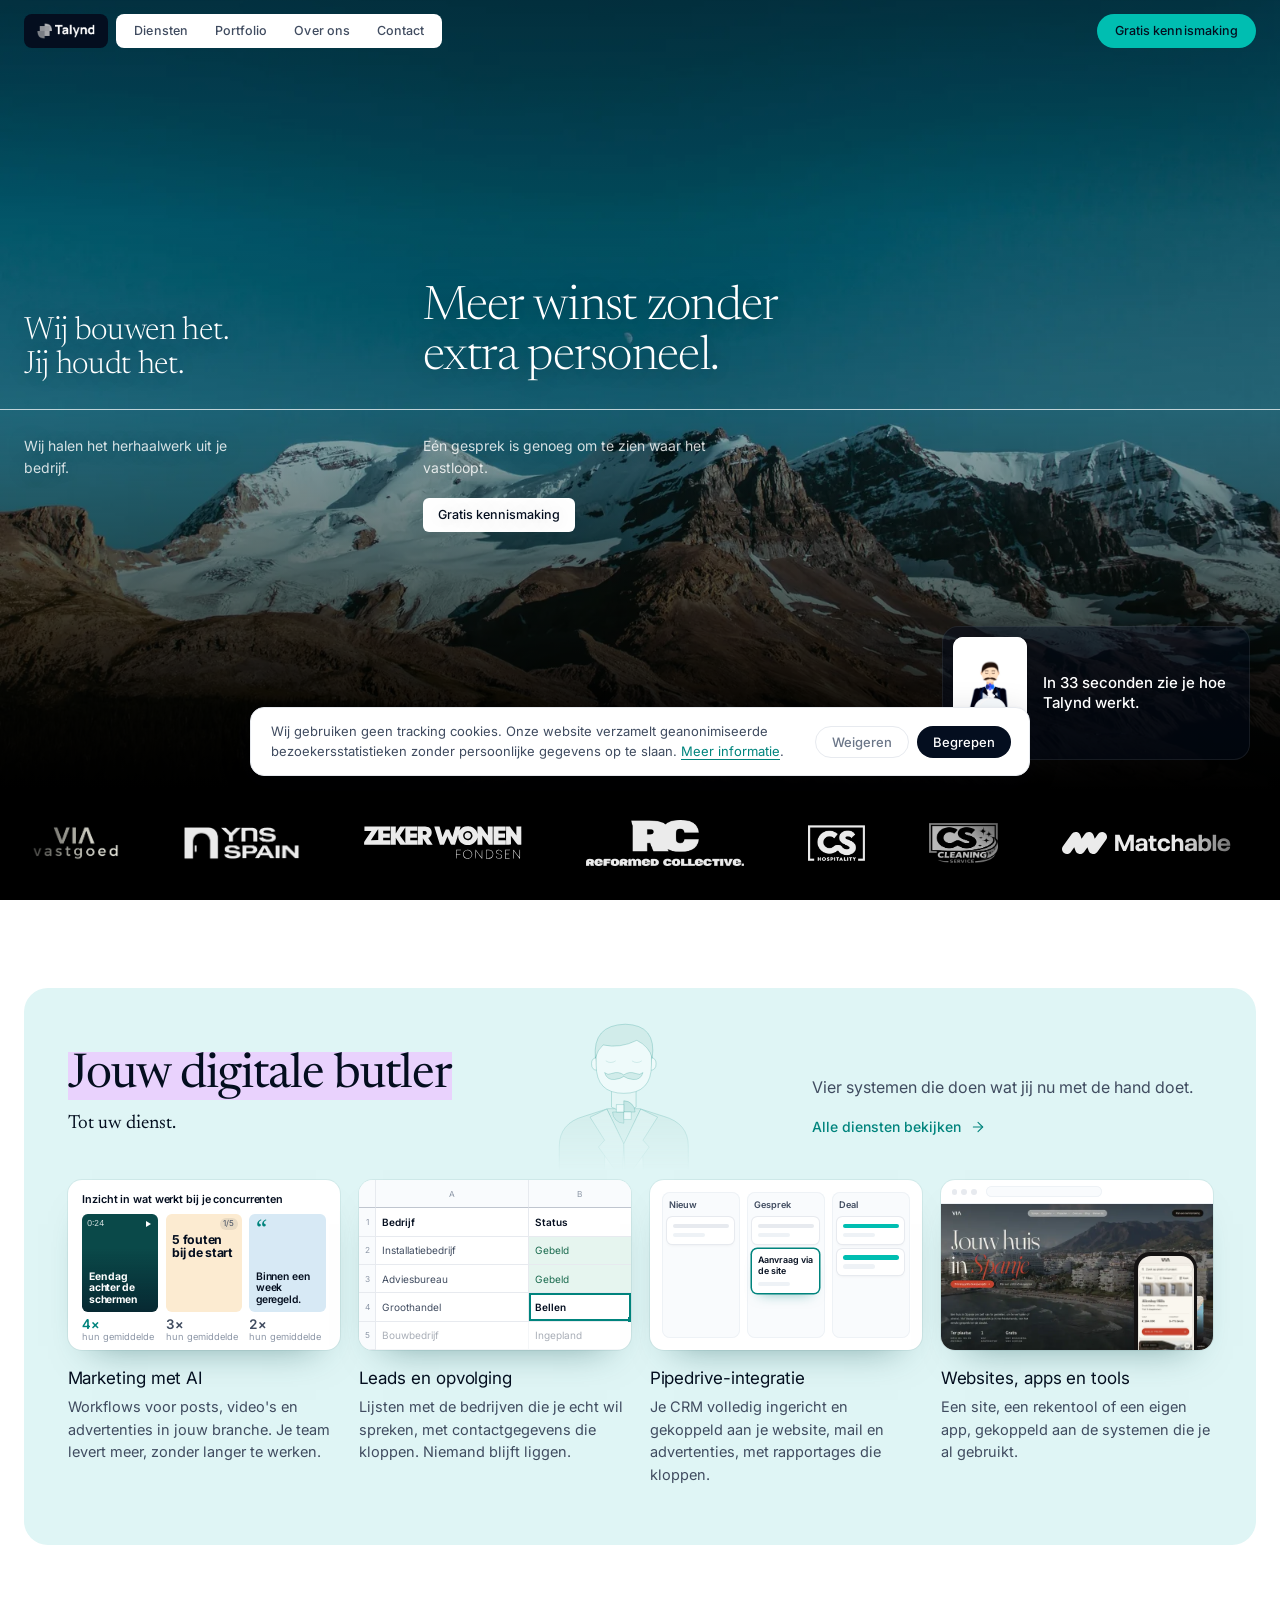
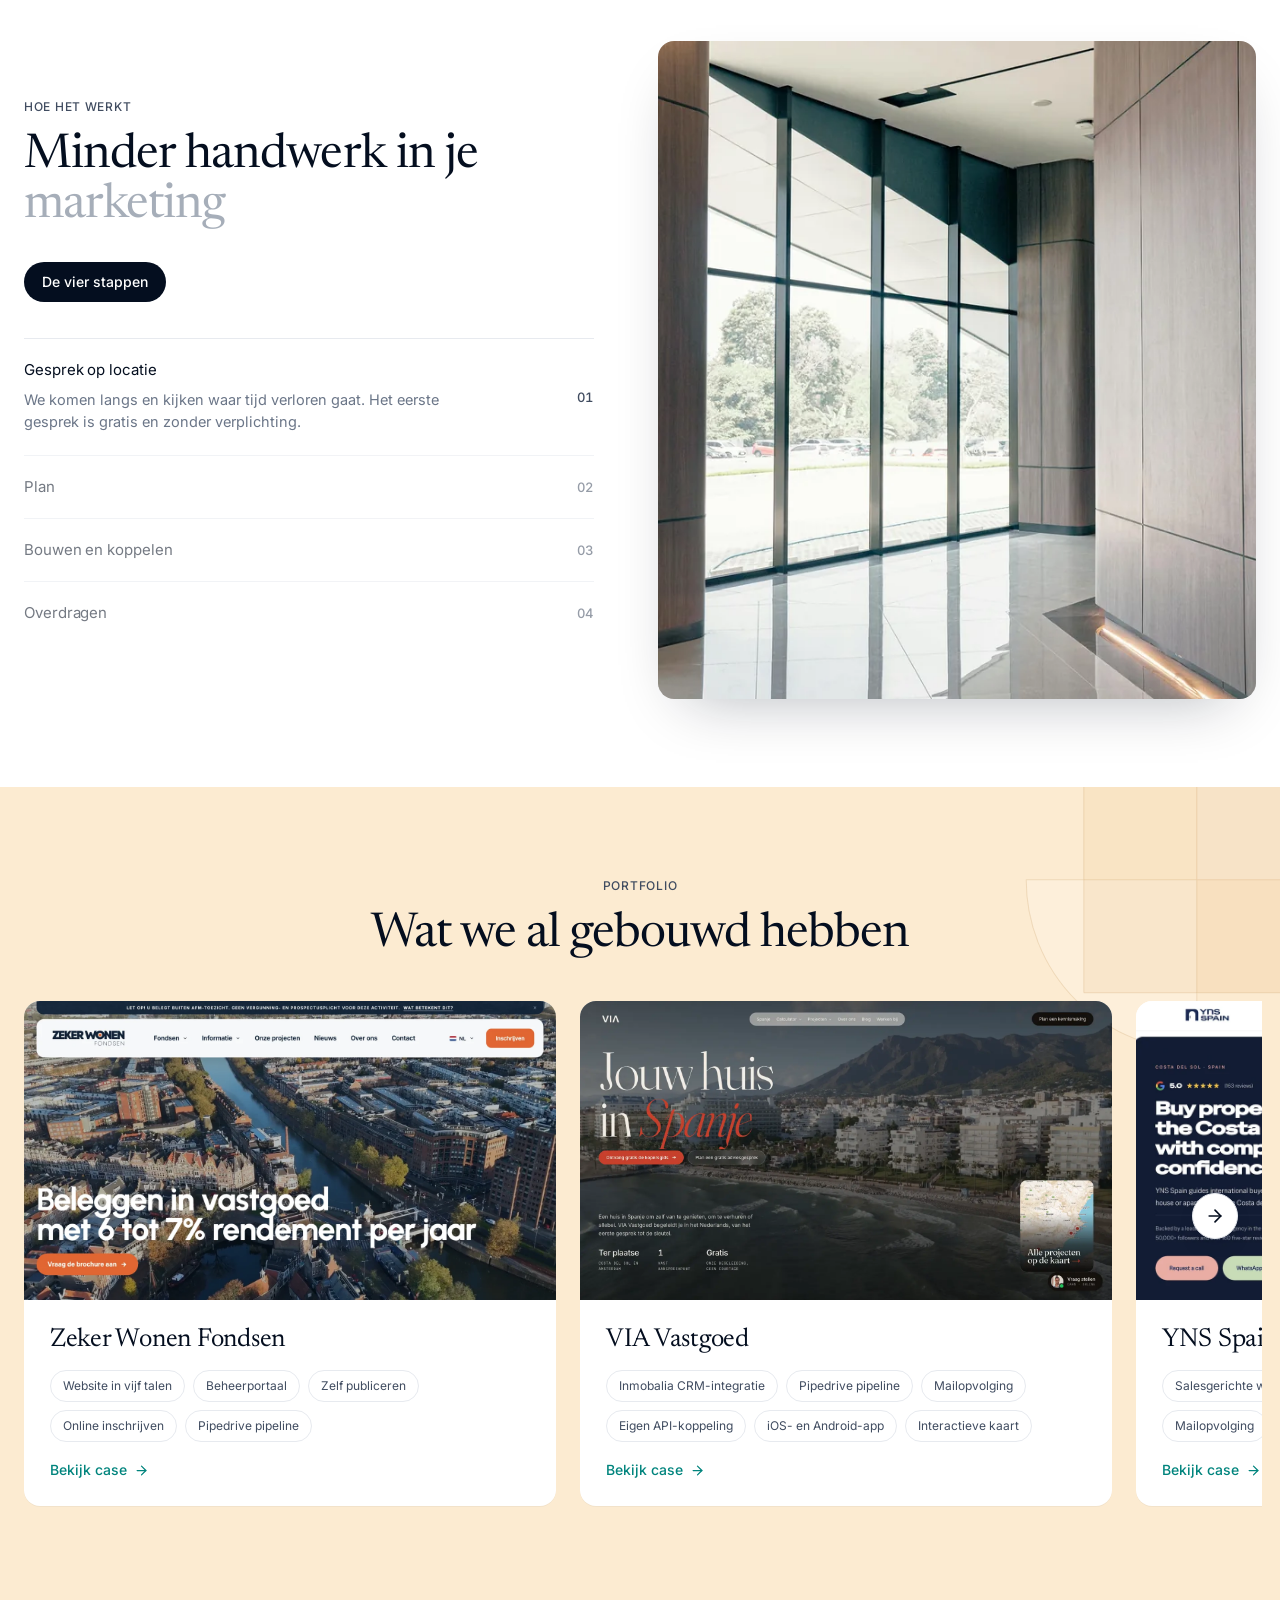
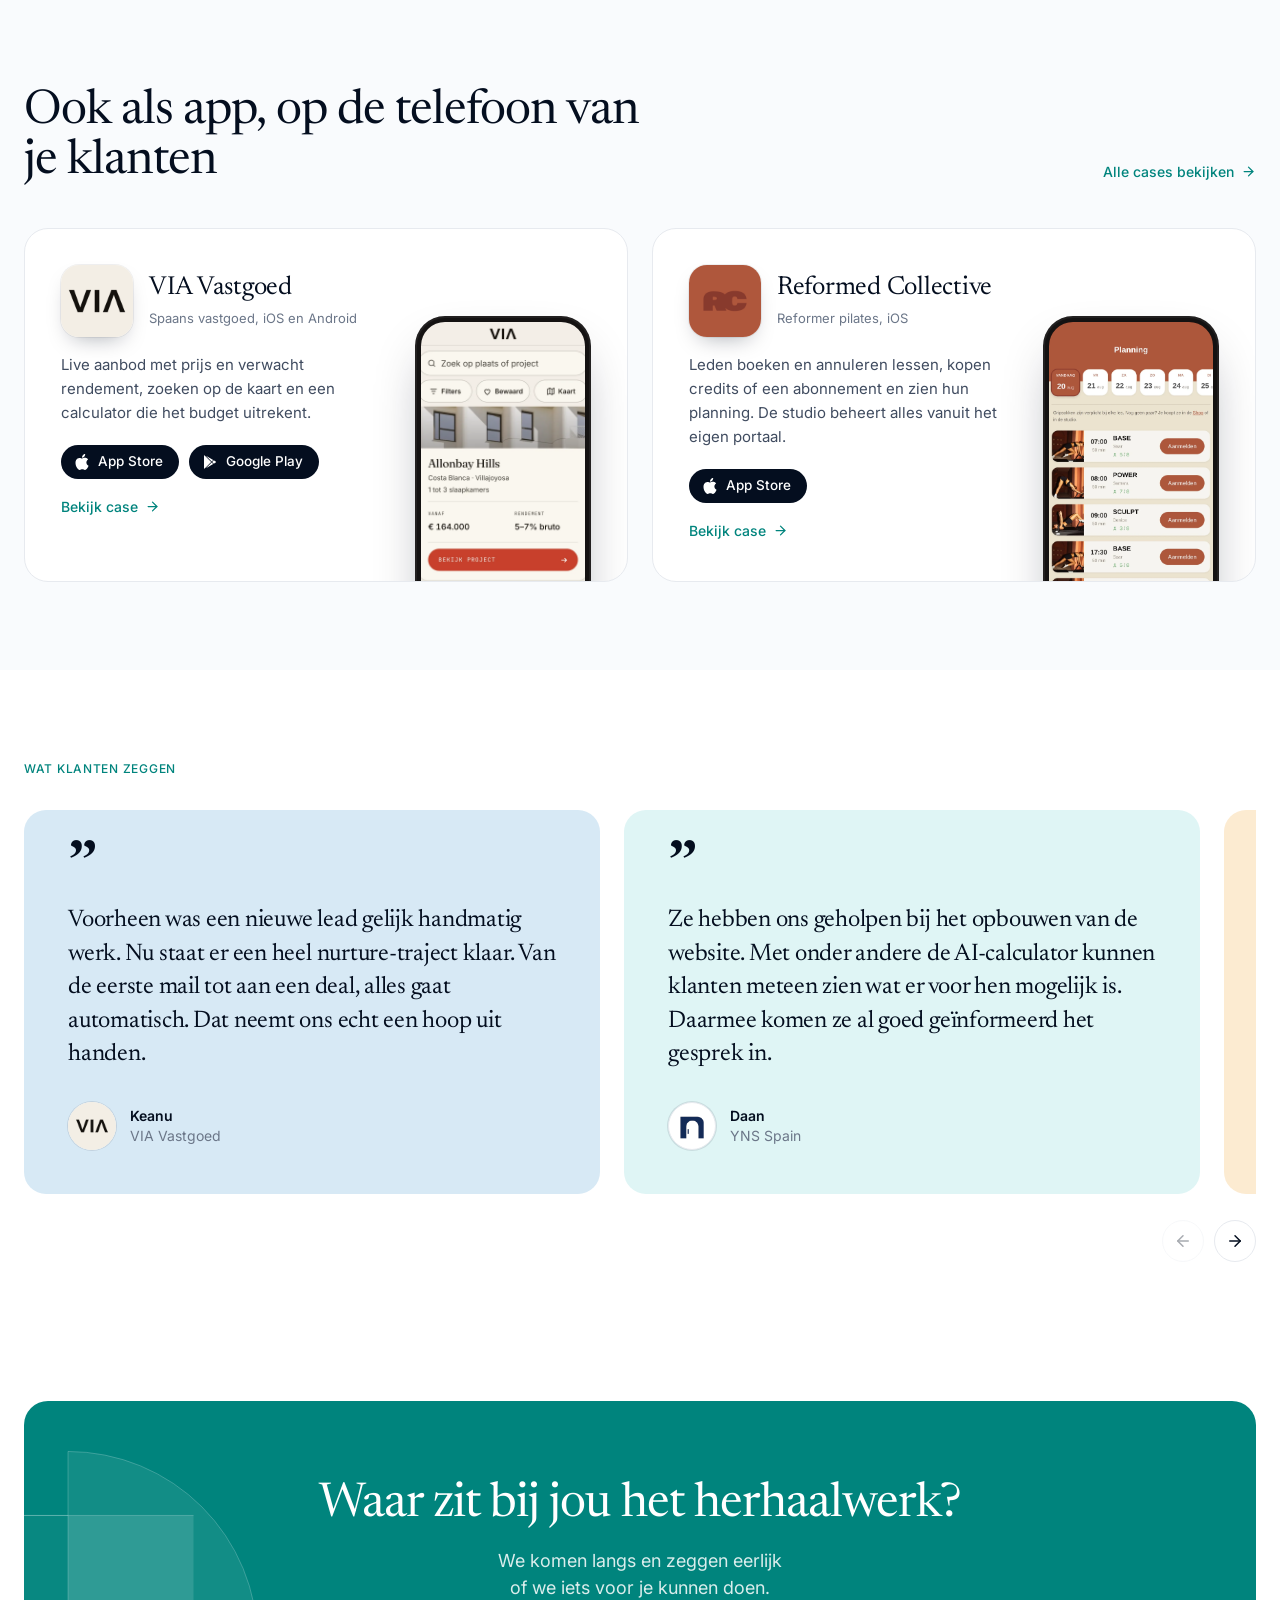
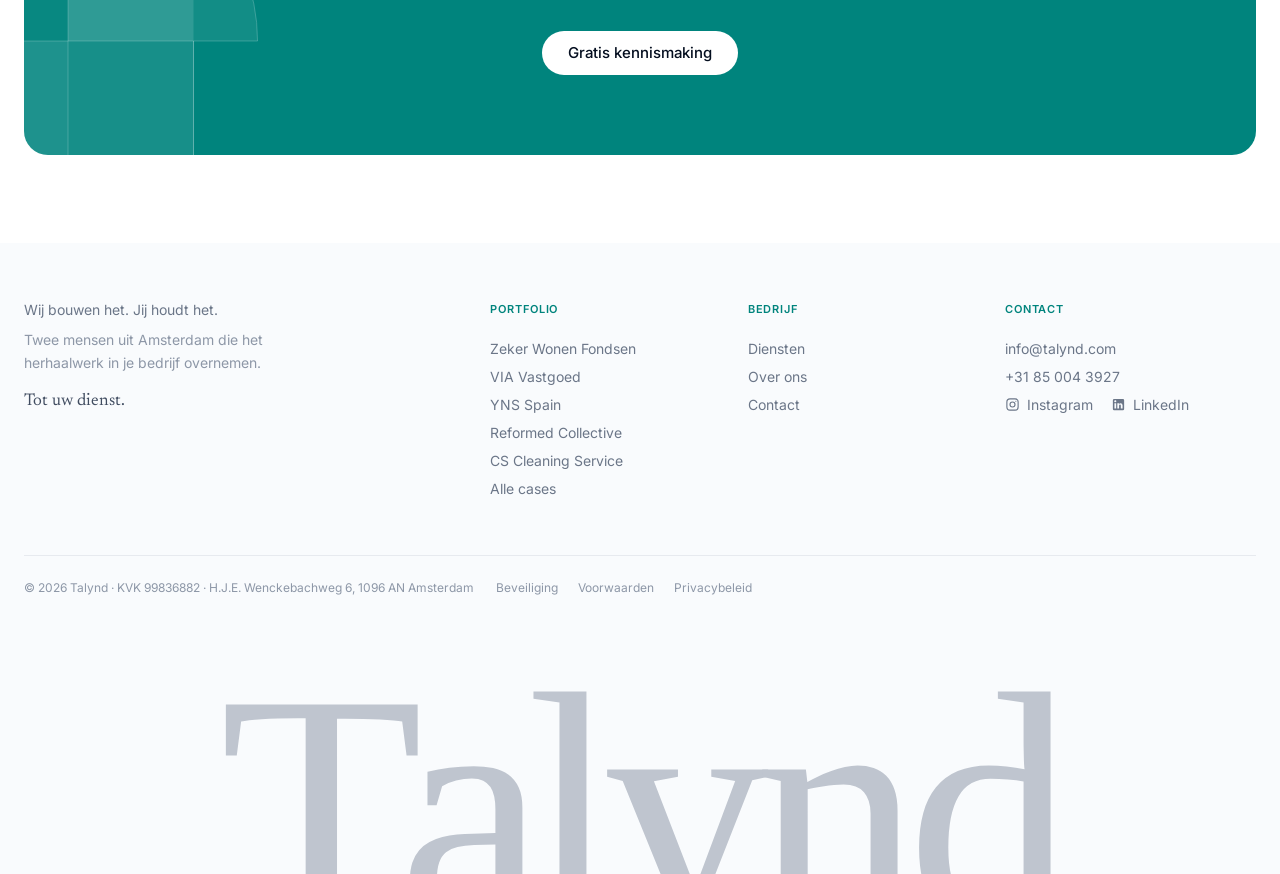
==== index.html @ e6611867 "fix: veegrij op telefoon (focusring, geen invliegen), dode regels en oude beelden weg Uit de coderev" ====
<!DOCTYPE html>
<html lang="nl">
<head>
  <meta charset="UTF-8">
  <meta name="viewport" content="width=device-width, initial-scale=1.0">
  <title>Herhaalwerk eruit met AI-automatisering | Talynd</title>
  <meta name="description" content="Talynd haalt het herhaalwerk uit je bedrijf: marketing, leadopvolging, Pipedrive, websites en apps. Wij bouwen het. Jij houdt het.">
  <meta name="robots" content="index, follow">
  <link rel="canonical" href="https://talynd.com/">
  <link rel="alternate" type="text/markdown" href="/index.md">
  <link rel="preload" as="image" href="assets/hero-mountains.webp" fetchpriority="high">
  <meta property="og:type" content="website">
  <meta property="og:url" content="https://talynd.com/">
  <meta property="og:title" content="Herhaalwerk eruit met AI-automatisering | Talynd">
  <meta property="og:description" content="Talynd haalt het herhaalwerk uit je bedrijf: marketing, leadopvolging, Pipedrive, websites en apps. Wij bouwen het. Jij houdt het.">
  <meta property="og:image" content="https://talynd.com/assets/og-talynd.jpg">
  <meta property="og:image:width" content="1200">
  <meta property="og:image:height" content="630">
  <meta property="og:locale" content="nl_NL">
  <meta property="og:site_name" content="Talynd">
  <meta name="twitter:card" content="summary_large_image">
  <link rel="icon" href="/favicon.ico" sizes="any">
  <link rel="icon" type="image/png" sizes="96x96" href="/favicon-96x96.png">
  <link rel="icon" type="image/png" sizes="192x192" href="/icon-192.png">
  <link rel="icon" type="image/png" sizes="512x512" href="/icon-512.png">
  <link rel="apple-touch-icon" href="/apple-touch-icon.png">
  <link rel="preconnect" href="https://fonts.googleapis.com">
  <link rel="preconnect" href="https://fonts.gstatic.com" crossorigin>
  <link rel="preload" href="https://fonts.googleapis.com/css2?family=Inter:wght@400;500;600;700&family=Newsreader:ital,opsz,wght@0,6..72,300;0,6..72,400;0,6..72,500;1,6..72,300;1,6..72,400&display=swap" as="style" onload="this.onload=null;this.rel='stylesheet'">
  <noscript><link rel="stylesheet" href="https://fonts.googleapis.com/css2?family=Inter:wght@400;500;600;700&family=Newsreader:ital,opsz,wght@0,6..72,300;0,6..72,400;0,6..72,500;1,6..72,300;1,6..72,400&display=swap"></noscript>
  <link rel="stylesheet" href="css/styles.css?v=a24986de">
  <style>
    /* ---- WAT WIJ BOUWEN (cambio-style split: intro + feature grid) ---- */
    .build__intro h2 { font-weight: 400; color: var(--black); margin-bottom: 18px; }
    .build__sub { font-size: 16px; line-height: 1.6; color: var(--gray-6); max-width: 360px; margin-bottom: 28px; }
    .build__link { display: inline-flex; align-items: center; gap: 9px; font-family: var(--font-body); font-weight: 500; font-size: 14px; color: var(--dark-teal); transition: gap 0.2s ease; }
    .build__link svg { width: 16px; height: 16px; transition: transform 0.2s ease; }
    .build__link:hover { gap: 13px; }
    .build__link:hover svg { transform: translateX(2px); }
    .build__grid { display: grid; grid-template-columns: 1fr 1fr; gap: clamp(30px, 3.6vw, 46px) clamp(28px, 3vw, 52px); }
    .build-item { display: flex; flex-direction: column; gap: 9px; }
    .build-item h3 { font-family: var(--font-body); font-weight: 400; font-size: 17px; line-height: 1.25; color: var(--black); letter-spacing: -0.005em; }
    .how__intro h2 { font-weight: 400; }
    .how__intro h2 em { font-style: normal; font-weight: 400; color: inherit; }

    /* ---- HOW IT WORKS ---- */
    .how__rotate { color: #a6aeb9; }
    .how__rotate__word { display: inline-block; animation: howWordIn 0.5s ease; }
    @keyframes howWordIn { from { opacity: 0; transform: translateY(0.18em); } to { opacity: 1; transform: none; } }
    .how__intro h2 { font-weight: 400; }
    .how__title { font-weight: 400; }
    .how__cta { margin: 16px 0 2px; }
    .how .tabs { margin-top: 34px; }

    /* ---- TESTIMONIALS (overgenomen van diensten) ---- */
    .dquote-sec { background: var(--white); padding: var(--section-y) 0; }
    .dquote__head { margin-bottom: 32px; }
    .dquote__head .eyebrow { color: var(--dark-teal); }
    .dquote__head .eyebrow::before { background: var(--dark-teal); }
    .dquote__grid { display: grid; grid-template-columns: 1fr 1fr; gap: 24px; }
    .dquote-card { background: var(--light-blue); border-radius: 22px; padding: 44px; display: flex; flex-direction: column; justify-content: space-between; min-height: 300px; }
    /* slider: twee kaarten zichtbaar op desktop, een op mobiel */
    /* Zelfde native scroll-snap als de portfoliorij hierboven: swipen en
       trackpad werken vanzelf en voorbij het einde schuiven kan niet. */
    .dquote-sec { --peek: 56px; }
    .tmnl__viewport { overflow: visible; }
    .tmnl__track { display: flex; gap: 24px; overflow-x: auto; overflow-y: hidden; touch-action: pan-x pan-y; overscroll-behavior-x: contain; scroll-snap-type: x proximity;
      scroll-behavior: smooth; -webkit-overflow-scrolling: touch; scrollbar-width: none; }
    .tmnl__track::-webkit-scrollbar { display: none; }
    .tmnl__slide { flex: 0 0 calc(50% - 12px - (var(--peek) / 2)); scroll-snap-align: start; display: flex; }
    .tmnl__slide > .dquote-card { flex: 1; }
    .tmnl__slide:nth-child(even) .dquote-card { background: var(--pale-teal); }
    .dquote-card--orange { background: var(--orange); }
    /* Hairline om het bolletje, anders vallen zand en wit weg tegen het oranje. */
    .tmnl__slide .dquote-card__avatar { box-shadow: 0 0 0 1px rgba(4,14,31,0.10); }
    .tmnl__btn:disabled { opacity: 0.35; cursor: default; }
    .tmnl__btn:disabled:hover { background: var(--white); border-color: var(--gray-2); }
    .dquote-card__mark { font-family: var(--font-display); font-weight: 700; font-size: 60px; line-height: 0.5; color: var(--black); margin-bottom: 20px; }
    .dquote-card__text { font-family: var(--font-display); font-weight: 400; font-size: clamp(19px, 1.9vw, 24px); line-height: 1.4; color: var(--black); letter-spacing: -0.01em; margin-bottom: 30px; }
    .dquote-card__author { font-size: 14px; font-weight: 600; color: var(--black); }
    .dquote-card__company { font-size: 14px; color: var(--gray-5); }
    .dquote-card figcaption { display: flex; align-items: center; gap: 14px; }
    .dquote-card__avatar { flex: 0 0 auto; width: 48px; height: 48px; border-radius: 50%; background: rgba(255,255,255,0.65); border: 1px dashed var(--gray-3); display: grid; place-items: center; text-align: center; overflow: hidden; }
    .dquote-card__avatar span { font-size: 8px; line-height: 1.15; color: var(--gray-5); padding: 4px; font-style: italic; }
    @media (max-width: 900px) {
      .dquote-sec { --peek: 40px; }
      .tmnl__slide { flex: 0 0 calc(100% - var(--peek)); }
    }
    @media (max-width: 760px) {
      .dquote__grid { grid-template-columns: 1fr; }
      .dquote-card { min-height: 0; padding: 34px; }
    }
    .build-item p { font-size: 14.5px; line-height: 1.55; color: var(--gray-6); }

    /* ---- PORTFOLIO (cream, Cambio-rhythm) ---- */
    .portfolio-sec { background: var(--orange); }
    .dquote-sec { padding-bottom: clamp(36px, 4vw, 52px); }
    .portfolio-sec .pcard { box-shadow: 0 1px 0 rgba(4,14,31,0.04); }
    .pcard .chip { background: transparent; border: 1px solid var(--gray-2); color: var(--gray-6); font-size: 12px; padding: 5px 12px; white-space: nowrap; }

    /* ---- PORTFOLIO SLIDER: twee kaarten op ware grootte, de derde steekt rechts uit.
       De strook scrollt horizontaal via script (trackpad zijwaarts, muis slepen, knoppen), maar vangt verticaal
       scrollen niet af: dat gaat naar de pagina. Op touch native vegen. ---- */
    .pcarousel { position: relative; }
    .portfolio-sec .cards-grid { display: flex; gap: 24px; overflow: hidden; margin: 0 -6px; padding: 0 6px 6px; }
    /* twee kaarten plus 120px van de derde duidelijk in beeld, zodat je ziet dat er meer is */
    .portfolio-sec .cards-grid > .pcard { flex: 0 0 calc((100% - 48px - 120px) / 2); }
    .pcarousel__nav { position: absolute; top: 42%; transform: translateY(-50%); width: 46px; height: 46px; border-radius: 50%; border: 1px solid var(--gray-2); background: var(--white); color: var(--black); display: flex; align-items: center; justify-content: center; cursor: pointer; box-shadow: 0 10px 26px -12px rgba(4,14,31,0.3); transition: opacity 0.35s ease, transform 0.2s ease; z-index: 2; }
    .pcarousel__nav--next { right: 18px; }
    .portfolio-sec .cards-grid { cursor: grab; }
    .portfolio-sec .cards-grid.is-dragging { cursor: grabbing; user-select: none; }
    .pcarousel__nav--prev { left: 6px; }
    .pcarousel__nav:hover { transform: translateY(-50%) scale(1.06); }
    .pcarousel.is-start .pcarousel__nav--prev { opacity: 0; pointer-events: none; }
    .pcarousel__nav svg { width: 20px; height: 20px; }
    @media (max-width: 760px) {
      .portfolio-sec .cards-grid { overflow-x: auto; overflow-y: hidden; touch-action: pan-x pan-y; overscroll-behavior-x: contain; scroll-snap-type: x proximity; -webkit-overflow-scrolling: touch; scrollbar-width: none; }
      .portfolio-sec .cards-grid::-webkit-scrollbar { display: none; }
      .portfolio-sec .cards-grid > .pcard { flex: 0 0 86%; scroll-snap-align: start; }
      .pcarousel__nav { display: none; }
    }

    /* ---- APPS (twee apps in de stores) ---- */
    .apps-sec { background: var(--gray-0); }
    .apps-head { display: flex; align-items: flex-end; justify-content: space-between; gap: 32px; margin-bottom: 40px; }
    .apps-head .section-head { max-width: 620px; }
    .apps-head .section-head h2 { font-weight: 400; margin-bottom: 0; }
    .apps-head .link-arrow { flex: 0 0 auto; margin-bottom: 6px; }
    .apps-grid { display: grid; grid-template-columns: 1fr 1fr; gap: 24px; }
    .appcard { position: relative; display: block; background: var(--white); border: 1px solid var(--gray-2); border-radius: var(--radius-section); padding: 36px 36px 40px; min-height: 352px; overflow: hidden; transition: transform 0.22s ease, box-shadow 0.22s ease; }
    .appcard:hover { transform: translateY(-4px); box-shadow: 0 18px 44px rgba(4,14,31,0.1); }
    .appcard__main { position: relative; z-index: 1; max-width: calc(100% - 210px); display: flex; flex-direction: column; gap: 16px; }
    .appcard__id { display: flex; align-items: center; gap: 16px; }
    .appcard__icon { width: 72px; height: 72px; border-radius: 18px; flex: 0 0 72px; display: block; box-shadow: 0 10px 22px -10px rgba(4,14,31,0.35), 0 0 0 1px rgba(4,14,31,0.06); }
    .appcard__name { font-family: var(--font-display); font-weight: 400; font-size: 26px; line-height: 1.15; color: var(--black); letter-spacing: -0.01em; }
    .appcard__sub { font-size: 13px; color: var(--gray-5); margin-top: 4px; }
    .appcard__text { font-size: 15px; line-height: 1.6; color: var(--gray-6); }
    .appcard__stores { display: flex; flex-wrap: wrap; gap: 10px; margin-top: 4px; }
    .appcard__case { margin-top: 2px; font-size: 14px; }
    .appcard__phone { position: absolute; right: 36px; bottom: -118px; width: 176px; aspect-ratio: 359 / 782; background: #141212; border-radius: 30px; padding: 6px; box-shadow: 0 26px 56px -20px rgba(4,14,31,0.45), inset 0 0 0 2px rgba(255,255,255,0.06); transition: transform 0.35s cubic-bezier(0.22,1,0.36,1); }
    .appcard:hover .appcard__phone { transform: translateY(-14px); }
    .appcard__screen { width: 100%; height: 100%; border-radius: 24px; overflow: hidden; background: #000; }
    .appcard__screen img { width: 100%; height: 100%; object-fit: cover; object-position: top; display: block; }
    @media (max-width: 1100px) {
      .apps-grid { grid-template-columns: 1fr; }
      .appcard { min-height: 320px; }
      .appcard__phone { right: 40px; }
    }
    @media (max-width: 760px) {
      .apps-head { flex-direction: column; align-items: flex-start; gap: 14px; margin-bottom: 28px; }
      .appcard { padding: 28px 24px 0; min-height: 0; }
      .appcard__main { max-width: none; }
      .appcard__phone { position: relative; right: auto; bottom: auto; width: 168px; margin: 28px auto -132px; }
      .appcard:hover .appcard__phone { transform: none; }
    }

    /* ---- DPROC (exact copy from diensten) ---- */
    .dproc .tab { display: flex; align-items: center; justify-content: space-between; gap: 28px; padding: 21px 0; border-top: 1px solid var(--gray-2); cursor: pointer; transition: none; }
    .dproc .tab:not(.active):hover .tab__label { color: var(--gray-6); }
    .dproc .tab.active { border-top: 1px solid var(--gray-2); padding-top: 21px; }
    .dproc .tab__main { display: flex; flex-direction: column; min-width: 0; }
    .dproc .tab__num { order: 2; flex-shrink: 0; font-family: var(--font-body); font-size: 13px; font-weight: 500; color: var(--gray-6); letter-spacing: 0.02em; font-variant-numeric: tabular-nums; margin: 0; }
    .dproc .tab__label { font-family: var(--font-body); font-size: 15px; font-weight: 400; color: var(--black); letter-spacing: -0.005em; margin: 0; transition: color 0.2s ease; }
    .dproc .tab__body { font-size: 14.5px; color: var(--gray-5); line-height: 1.55; max-width: 440px; max-height: 0; overflow: hidden; opacity: 0; margin: 0; transition: max-height 0.35s ease, opacity 0.3s ease, margin 0.3s ease; }
    .dproc .tab.active .tab__body { max-height: 170px; opacity: 1; margin-top: 9px; }
    .dproc .how__panel { position: relative; aspect-ratio: 1 / 1.1; align-self: center; overflow: hidden; border-radius: var(--radius-card); box-shadow: 0 24px 60px -28px rgba(4,14,31,0.32); }
    .dproc .how__pane { position: absolute; inset: 0; }
    .dproc .how__pane img { width: 100%; height: 100%; object-fit: cover; display: block; }
    @media (max-width: 760px) { .dproc .tab.active .tab__body { max-height: 280px; } }
  </style>
  <!-- Schema Markup — LocalBusiness + ProfessionalService -->
  <script type="application/ld+json">
  {
    "@context": "https://schema.org",
    "@type": ["LocalBusiness", "ProfessionalService"],
    "@id": "https://talynd.com/#organization",
    "name": "Talynd",
    "description": "AI-bureau dat het herhaalwerk in bedrijven overneemt. Wij bouwen systemen, implementeren ze en dragen ze volledig over.",
    "url": "https://talynd.com",
    "logo": "https://talynd.com/icon-512.png",
    "image": "https://talynd.com/icon-512.png",
    "email": "info@talynd.com",
    "telephone": "+31850043927",
    "address": {
      "@type": "PostalAddress",
      "streetAddress": "H.J.E. Wenckebachweg 6",
      "addressLocality": "Amsterdam",
      "postalCode": "1096 AN",
      "addressCountry": "NL"
    },
    "founder": [
      {
        "@type": "Person",
        "name": "Dimas Smit",
        "jobTitle": "Co-founder"
      },
      {
        "@type": "Person",
        "name": "Rayco de Bruijn",
        "jobTitle": "Co-founder"
      }
    ],
    "sameAs": ["https://www.linkedin.com/company/talynd/"],
    "areaServed": {
      "@type": "Country",
      "name": "Netherlands"
    },
    "serviceType": "AI-automatisering",
    "contactPoint": {
      "@type": "ContactPoint",
      "contactType": "sales",
      "email": "info@talynd.com",
      "telephone": "+31850043927",
      "url": "https://talynd.com/contact",
      "areaServed": "NL",
      "availableLanguage": ["nl", "en"]
    },
    "knowsAbout": ["AI-automatisering", "Bedrijfsprocessen automatiseren", "AI-implementatie", "Workflow-automatisering", "Pipedrive-integratie", "Marketing met AI", "Leadopvolging", "Websites en apps"],
    "keywords": "AI-automatisering, bedrijfsprocessen automatiseren, AI-implementatie, workflow-automatisering, Pipedrive-integratie, marketing met AI, leadopvolging",
    "priceRange": "€€€"
  }
  </script>
  <!-- Vercel Web Analytics -->
  <script>
    window.va = window.va || function () { (window.vaq = window.vaq || []).push(arguments); };
  </script>
  <script defer src="/_vercel/insights/script.js"></script>
</head>
<body>

  <!-- ============ NAVBAR ============ -->
  <nav class="navbar navbar--boxed" id="navbar">
    <div class="navbar__inner">
      <a href="/" class="navbar__logo"><img src="assets/logos/talynd-white.webp" alt="Talynd" width="120" height="33" /></a>
      <div class="navbar__nav">
        <a href="diensten">Diensten</a>
        <a href="portfolio">Portfolio</a>
        <a href="over-ons">Over ons</a>
        <a href="contact">Contact</a>
      </div>
      <div class="navbar__spacer"></div>
      <a href="contact" class="navbar__cta-btn">Gratis kennismaking</a>
      <button class="navbar__toggle" id="navToggle" aria-label="Menu" aria-expanded="false" aria-controls="navMobile">
        <svg width="22" height="22" viewBox="0 0 24 24" fill="none" stroke="currentColor" stroke-width="2" stroke-linecap="round"><line x1="3" y1="6" x2="21" y2="6"/><line x1="3" y1="12" x2="21" y2="12"/><line x1="3" y1="18" x2="21" y2="18"/></svg>
      </button>
      <div class="navbar__mobile" id="navMobile">
        <a href="diensten">Diensten</a>
        <a href="portfolio">Portfolio</a>
        <a href="over-ons">Over ons</a>
        <a href="contact">Contact</a>
      </div>
    </div>
  </nav>

  <!-- ============ HERO ============ -->
  <header class="hero">
    <div class="hero__bg">
      <img class="hero__img" src="assets/hero-mountains.webp" alt="Besneeuwde bergtoppen onder een diepblauwe lucht" fetchpriority="high" width="1600" height="1066" />
    </div>
    <div class="hero__overlay"></div>

    <div class="container hero__inner">
      <div class="hero__topgrid">
        <div class="htg htg--left fade-in-up">
          <p class="hero__kicker">Wij bouwen het. <br>Jij houdt het.</p>
        </div>
        <div class="htg htg--center fade-in-up" data-delay="1">
          <h1 class="hero__title">Meer winst zonder<br>extra personeel.</h1>
        </div>
        <div class="htg htg--right fade-in-up" data-delay="2"></div>
      </div>

      <div class="hero__row">
        <div class="hero__cell hero__cell--left fade-in-up">
          <p class="hero__tag">Wij halen het herhaalwerk uit je bedrijf.</p>
        </div>
        <div class="hero__cell hero__cell--center fade-in-up" data-delay="1">
          <p class="hero__lead">Eén gesprek is genoeg om te zien waar het vastloopt.</p>
          <a href="contact" class="btn hero__btn">Gratis kennismaking</a>
        </div>
        <div class="hero__cell hero__cell--right fade-in-up" data-delay="2">
        </div>
      </div>
    </div>

    <!-- Filmwidget rechtsonder: de reel, speelt stil in het klein, opent met geluid -->
    <button class="video-widget" type="button" id="reelOpen" aria-haspopup="dialog" aria-controls="reelDialog">
      <span class="vw__thumb">
        <video class="vw__video" autoplay muted loop playsinline preload="metadata" poster="assets/video/butler-poster.jpg" width="720" height="1280" aria-hidden="true">
          <source src="assets/video/butler-klein.mp4" type="video/mp4">
        </video>
      </span>
      <span class="vw__info">
        <span class="vw__text">In 33 seconden zie je hoe Talynd werkt.</span>
      </span>
    </button>
  </header>

  <!-- ============ LOGOSTROOK ============ -->
  <div class="logoband" aria-label="Bedrijven waar we voor bouwden">
    <div class="logostrip">
      <div class="logostrip__track">
        <ul class="logostrip__set">
          <li><img src="assets/logos/via-vastgoed-white.png" alt="VIA Vastgoed" height="34" width="87"></li>
          <li><img src="assets/logos/yns-spain-white.png" alt="YNS Spain" height="34" width="118"></li>
          <li><img src="assets/logos/klanten/zeker-wonen-wit.svg" alt="Zeker Wonen Fondsen" height="34" width="157"></li>
          <li><img src="assets/logos/klanten/reformed-rc-woordmerk-wit.png" class="logo--stapel" alt="Reformed Collective" height="46" width="159"></li>
          <li><img src="assets/logos/klanten/cs-hospitality-mono.png" class="logo--hoog" alt="CS Hospitality" height="40" width="57"></li>
          <li><img src="assets/logos/klanten/cs-cleaning-wit.png" class="logo--hoog" alt="CS Cleaning Service" height="40" width="69"></li>
          <li><img src="assets/logos/klanten/matchable-wit.svg" class="logo--laag" alt="Matchable" height="22" width="169"></li>
          <li><img src="assets/logos/klanten/yns-agency-wit.png" alt="YNS Agency" height="34" width="119"></li>
        </ul>
        <ul class="logostrip__set" aria-hidden="true">
          <li><img src="assets/logos/via-vastgoed-white.png" alt="" height="34" width="87"></li>
          <li><img src="assets/logos/yns-spain-white.png" alt="" height="34" width="118"></li>
          <li><img src="assets/logos/klanten/zeker-wonen-wit.svg" alt="" height="34" width="157"></li>
          <li><img src="assets/logos/klanten/reformed-rc-woordmerk-wit.png" class="logo--stapel" alt="" height="46" width="159"></li>
          <li><img src="assets/logos/klanten/cs-hospitality-mono.png" class="logo--hoog" alt="" height="40" width="57"></li>
          <li><img src="assets/logos/klanten/cs-cleaning-wit.png" class="logo--hoog" alt="" height="40" width="69"></li>
          <li><img src="assets/logos/klanten/matchable-wit.svg" class="logo--laag" alt="" height="22" width="169"></li>
          <li><img src="assets/logos/klanten/yns-agency-wit.png" alt="" height="34" width="119"></li>
        </ul>
      </div>
    </div>
  </div>

  <!-- Lightbox voor de reel -->
  <dialog class="reel" id="reelDialog" aria-label="Filmpje: wat doen we bij Talynd">
    <button class="reel__close" type="button" id="reelClose" aria-label="Sluiten"><svg viewBox="0 0 24 24" fill="none" stroke="currentColor" stroke-width="2" stroke-linecap="round"><line x1="6" y1="6" x2="18" y2="18"/><line x1="18" y1="6" x2="6" y2="18"/></svg></button>
    <video class="reel__video" id="reelVideo" controls playsinline preload="none" poster="assets/video/butler-poster.jpg" width="720" height="1280">
      <source src="assets/video/butler.mp4" type="video/mp4">
    </video>
  </dialog>

  <!-- ============ SERVICES (pale teal panel) ============ -->
  <section class="section" style="padding-bottom: clamp(36px, 4vw, 48px);">
    <div class="container">
      <div class="panel panel--teal">
        <div class="build">
          <div class="build__intro">
            <div class="build__kop fade-in-up">
              <h2><span class="build__markeer">Jouw digitale butler</span></h2>
              <p class="build__dienst">Tot uw dienst.</p>
            </div>
            <div class="build__tekst fade-in-up" data-delay="1">
              <p class="build__sub">Vier systemen die doen wat jij nu met de hand doet.</p>
              <a href="diensten" class="build__link">Alle diensten bekijken
                <svg viewBox="0 0 24 24" fill="none" stroke="currentColor" stroke-width="1.6" stroke-linecap="round" stroke-linejoin="round"><line x1="5" y1="12" x2="19" y2="12"/><polyline points="12 5 19 12 12 19"/></svg>
              </a>
            </div>
            <div class="wm wm--diensten" aria-hidden="true">
  <!-- include:butler-stil -->
<svg class="wm__svg" viewBox="0 0 400 430" xmlns="http://www.w3.org/2000/svg" aria-hidden="true" focusable="false"><path class="wm__v5 wm__lijn" d="M32 430 L32 342 Q32 282 96 264 L158 244 L242 244 L304 264 Q368 282 368 342 L368 430 Z"/><path class="wm__v4 wm__lijn" d="M156 246 L200 336 L244 246 L252 430 L148 430 Z"/><path class="wm__v6 wm__lijn" d="M156 245 L112 266 L150 326 L134 344 L196 430 L200 336 Z"/><path class="wm__v6 wm__lijn" d="M244 245 L288 266 L250 326 L266 344 L204 430 L200 336 Z"/><path class="wm__v2 wm__lijn" d="M168 186 L168 240 Q200 258 232 240 L232 186 Z"/><path class="wm__v1 wm__lijn" d="M128 112 Q116 112 116 127 Q116 144 131 144 Z"/><path class="wm__v1 wm__lijn" d="M272 112 Q284 112 284 127 Q284 144 269 144 Z"/><path class="wm__v1 wm__lijn" d="M128 96 Q128 34 200 34 Q272 34 272 96 L272 130 Q272 204 200 204 Q128 204 128 130 Z"/><path class="wm__v5 wm__lijn" d="M126 112 Q118 26 204 24 Q286 26 274 112 Q266 82 234 66 Q190 88 146 78 Q132 90 126 112 Z"/><path class="wm__v5 wm__lijn" d="M200 156 Q186 146 170 152 Q158 158 150 150 Q156 170 176 168 Q192 166 200 160 Q208 166 224 168 Q244 170 250 150 Q242 158 230 152 Q214 146 200 156 Z"/><path class="wm__oog" d="M154 120 Q166 128 178 120 M222 120 Q234 128 246 120"/><g transform="translate(151.4 204) scale(0.19)"><path class="wm__v3 wm__lijn" d="M256 256 L256 102 A154 154 0 0 1 410 256 Z"/><path class="wm__v3 wm__lijn" d="M256 256 L256 410 A154 154 0 0 1 102 256 Z"/><rect class="wm__v1 wm__lijn" x="154" y="154" width="102" height="102"/><rect class="wm__v1 wm__lijn" x="256" y="256" width="102" height="102"/></g></svg>
  <!-- /include:butler-stil -->
            </div>
          </div>
          <div class="build__grid">
            <a class="build-item fade-in-up" href="diensten#wat-wij-bouwen">
              <div class="ms ms--radar" aria-hidden="true"><div class="ms__in">
                <div class="ms__kopregel">Inzicht in wat werkt bij je concurrenten</div>
                <div class="ms__feed">
                  <div class="ms__post"><div class="ms__beeld ms__beeld--reel"><span class="ms__duur">0:24</span><span class="ms__play"></span><b>Een dag achter de schermen</b></div><div class="ms__cijfer ms__cijfer--top"><b>4&times;</b>hun gemiddelde</div></div>
                  <div class="ms__post"><div class="ms__beeld ms__beeld--car"><span class="ms__teller">1/5</span><b>5 fouten bij de start</b></div><div class="ms__cijfer"><b>3&times;</b>hun gemiddelde</div></div>
                  <div class="ms__post"><div class="ms__beeld ms__beeld--quote"><span class="ms__aanh">&ldquo;</span><b>Binnen een week geregeld.</b></div><div class="ms__cijfer"><b>2&times;</b>hun gemiddelde</div></div>
                </div>
              </div></div>
              <div class="build-item__kop"><h3>Marketing met AI</h3><span class="build-item__pijl" aria-hidden="true"><svg viewBox="0 0 24 24" fill="none" stroke="currentColor" stroke-width="2" stroke-linecap="round" stroke-linejoin="round"><line x1="7" y1="17" x2="17" y2="7"/><polyline points="7 7 17 7 17 17"/></svg></span></div>
              <p>Workflows voor posts, video's en advertenties in jouw branche. Je team levert meer, zonder langer te werken.</p>
            </a>
            <a class="build-item fade-in-up" href="diensten#leads" data-delay="2">
              <div class="ms ms--leads" aria-hidden="true"><div class="ms__sheet">
                <i class="ms__k ms__k--kop"></i><span class="ms__k ms__k--kop">A</span><span class="ms__k ms__k--kop ms__b">B</span><span class="ms__k ms__k--kop ms__k--c"></span>
                <i class="ms__k">1</i><span class="ms__h">Bedrijf</span><span class="ms__h ms__b">Contact</span><span class="ms__h">Status</span>
                <i class="ms__k">2</i><span>Installatiebedrijf</span><span class="ms__b">Directeur</span><span class="ms__cel--ok">Gebeld</span>
                <i class="ms__k">3</i><span>Adviesbureau</span><span class="ms__b">Eigenaar</span><span class="ms__cel--ok">Gebeld</span>
                <i class="ms__k">4</i><span>Groothandel</span><span class="ms__b">Inkoper</span><span class="ms__cel--nu">Bellen</span>
                <i class="ms__k">5</i><span class="ms__vaag">Bouwbedrijf</span><span class="ms__b ms__vaag">Directeur</span><span class="ms__vaag">Ingepland</span>
              </div></div>
              <div class="build-item__kop"><h3>Leads en opvolging</h3><span class="build-item__pijl" aria-hidden="true"><svg viewBox="0 0 24 24" fill="none" stroke="currentColor" stroke-width="2" stroke-linecap="round" stroke-linejoin="round"><line x1="7" y1="17" x2="17" y2="7"/><polyline points="7 7 17 7 17 17"/></svg></span></div>
              <p>Lijsten met de bedrijven die je echt wil spreken, met contactgegevens die kloppen. Niemand blijft liggen.</p>
            </a>
            <a class="build-item fade-in-up" href="diensten#pipedrive">
              <div class="ms ms--bord" aria-hidden="true"><div class="ms__in">
                <div class="ms__kolommen">
                  <div class="ms__kolom"><span class="ms__kop">Nieuw</span><span class="ms__kaart"><i></i><i></i></span></div>
                  <div class="ms__kolom"><span class="ms__kop">Gesprek</span><span class="ms__kaart"><i></i><i></i></span><span class="ms__kaart ms__kaart--actief"><em>Aanvraag via de site</em><i></i></span></div>
                  <div class="ms__kolom"><span class="ms__kop">Deal</span><span class="ms__kaart ms__kaart--klaar"><i></i><i></i></span><span class="ms__kaart ms__kaart--klaar"><i></i><i></i></span></div>
                </div>
              </div></div>
              <div class="build-item__kop"><h3>Pipedrive-integratie</h3><span class="build-item__pijl" aria-hidden="true"><svg viewBox="0 0 24 24" fill="none" stroke="currentColor" stroke-width="2" stroke-linecap="round" stroke-linejoin="round"><line x1="7" y1="17" x2="17" y2="7"/><polyline points="7 7 17 7 17 17"/></svg></span></div>
              <p>Je CRM volledig ingericht en gekoppeld aan je website, mail en advertenties, met rapportages die kloppen.</p>
            </a>
            <a class="build-item fade-in-up" href="diensten#tools" data-delay="1">
              <div class="ms ms--site" aria-hidden="true"><div class="ms__in">
                <div class="ms__browser"><span class="ms__dots"><i></i><i></i><i></i></span><span class="ms__adres"></span></div>
                <img class="ms__shot" src="assets/ms-site-via-2111.webp" alt="" loading="lazy" width="720" height="405" />
                <span class="ms__tel"><img src="assets/ms-app-via.webp" alt="" loading="lazy" width="240" height="480" /></span>
              </div></div>
              <div class="build-item__kop"><h3>Websites, apps en tools</h3><span class="build-item__pijl" aria-hidden="true"><svg viewBox="0 0 24 24" fill="none" stroke="currentColor" stroke-width="2" stroke-linecap="round" stroke-linejoin="round"><line x1="7" y1="17" x2="17" y2="7"/><polyline points="7 7 17 7 17 17"/></svg></span></div>
              <p>Een site, een rekentool of een eigen app, gekoppeld aan de systemen die je al gebruikt.</p>
            </a>
          </div>
        </div>
      </div>
    </div>
  </section>

  <!-- ============ HOW IT WORKS (feature tabs) ============ -->
  <section class="section" style="padding-top: clamp(36px, 4vw, 48px);">
    <div class="container">
      <div class="how dproc">
        <div class="how__intro">
          <span class="eyebrow">Hoe het werkt</span>
          <h2 class="how__title">Minder handwerk in je <span class="how__rotate"><span class="how__rotate__word" id="howRotator">sales</span></span></h2>
          <a href="diensten" class="btn btn--primary how__cta">De vier stappen</a>
          <div class="tabs" id="tabs">
            <div class="tab active" data-tab="0">
              <div class="tab__main">
                <div class="tab__label">Gesprek op locatie</div>
                <p class="tab__body">We komen langs en kijken waar tijd verloren gaat. Het eerste gesprek is gratis en zonder verplichting.</p>
              </div>
              <div class="tab__num">01</div>
            </div>
            <div class="tab" data-tab="1">
              <div class="tab__main">
                <div class="tab__label">Plan</div>
                <p class="tab__body">Je krijgt een plan met wat we bouwen, wat het koppelt en in welke volgorde.</p>
              </div>
              <div class="tab__num">02</div>
            </div>
            <div class="tab" data-tab="2">
              <div class="tab__main">
                <div class="tab__label">Bouwen en koppelen</div>
                <p class="tab__body">We bouwen het systeem en koppelen het aan wat je al gebruikt. Je test mee en stuurt bij waar nodig.</p>
              </div>
              <div class="tab__num">03</div>
            </div>
            <div class="tab" data-tab="3">
              <div class="tab__main">
                <div class="tab__label">Overdragen</div>
                <p class="tab__body">Je team krijgt training en alles op papier. Daarna is het systeem van jullie.</p>
              </div>
              <div class="tab__num">04</div>
            </div>
          </div>
        </div>
        <div class="how__panel fade-in-up" data-delay="1">
          <div class="how__pane" data-pane="0"><img src="assets/how-intake-locatie.webp" alt="Gesprek op locatie" /></div>
          <div class="how__pane" data-pane="1" style="display:none"><img src="assets/how-analyse-plan.webp" alt="Plan" /></div>
          <div class="how__pane" data-pane="2" style="display:none"><img src="assets/how-bouwen.webp" alt="Bouwen en koppelen" /></div>
          <div class="how__pane" data-pane="3" style="display:none"><img src="assets/how-overdracht.webp" alt="Overdragen" /></div>
        </div>
      </div>
    </div>
  </section>

  <!-- ============ PORTFOLIO (cream) ============ -->
  <section class="section portfolio-sec">
    <div class="wm wm--portfolio" aria-hidden="true">
  <!-- include:mark -->
<svg class="wm__svg" viewBox="100 100 312 312" xmlns="http://www.w3.org/2000/svg" aria-hidden="true" focusable="false"><path class="wm__v1" d="M256 256 L256 102 A154 154 0 0 1 410 256 Z"/><path class="wm__v2" d="M256 256 L256 410 A154 154 0 0 1 102 256 Z"/><rect class="wm__v3" x="154" y="154" width="102" height="102"/><rect class="wm__v4" x="256" y="256" width="102" height="102"/><rect class="wm__v5" x="256" y="154" width="102" height="102"/><rect class="wm__v6" x="154" y="256" width="102" height="102"/><path class="wm__omtrek" d="M154 154 L256 154 L256 102 A154 154 0 0 1 410 256 L358 256 L358 358 L256 358 L256 410 A154 154 0 0 1 102 256 L154 256 Z"/><path class="wm__binnen" d="M256 154 L256 358 M154 256 L358 256 M154 154 L358 154 M358 256 L358 358 M154 256 L154 358 M154 358 L256 358"/></svg>
  <!-- /include:mark -->
        </div>
    <div class="container">
      <div class="section-head section-head--center fade-in-up" style="margin-bottom:40px">
        <span class="eyebrow">Portfolio</span>
        <h2 style="font-weight:400">Wat we al gebouwd hebben</h2>
      </div>
      <div class="pcarousel is-start" id="portfolioCarousel">
      <div class="cards-grid" id="portfolioTrack">
        <article class="pcard fade-in-up">
          <div class="pcard__media">
            <img src="assets/portfolio-zeker-wonen-2.webp" alt="Website van Zeker Wonen Fondsen: beleggen in vastgoed, luchtfoto van Rotterdam" style="width:100%;aspect-ratio:16/9;object-fit:cover;object-position:top;display:block;" />
          </div>
          <div class="pcard__body">
            <h3 class="pcard__title">Zeker Wonen Fondsen</h3>
            <div class="chips">
              <span class="chip">Website in vijf talen</span>
              <span class="chip">Beheerportaal</span>
              <span class="chip">Zelf publiceren</span>
              <span class="chip">Online inschrijven</span>
              <span class="chip">Pipedrive pipeline</span>
            </div>
            <div class="pcard__foot">
              <a href="portfolio#zeker-wonen" class="link-arrow">Bekijk case
                <svg viewBox="0 0 24 24" fill="none" stroke="currentColor" stroke-width="2" stroke-linecap="round" stroke-linejoin="round"><line x1="5" y1="12" x2="19" y2="12"/><polyline points="12 5 19 12 12 19"/></svg>
              </a>
            </div>
          </div>
        </article>
        <article class="pcard fade-in-up">
          <div class="pcard__media">
            <img src="assets/portfolio-via-2111.webp" alt="VIA Vastgoed website: nieuwe homepage met kaart van Spanje in de hero" style="width:100%;aspect-ratio:16/9;object-fit:cover;object-position:top;display:block;" />
          </div>
          <div class="pcard__body">
            <h3 class="pcard__title">VIA Vastgoed</h3>
            <div class="chips">
              <span class="chip">Inmobalia CRM-integratie</span>
              <span class="chip">Pipedrive pipeline</span>
              <span class="chip">Mailopvolging</span>
              <span class="chip">Eigen API-koppeling</span>
              <span class="chip">iOS- en Android-app</span>
              <span class="chip">Interactieve kaart</span>
            </div>
            <div class="pcard__foot">
              <a href="portfolio#via-vastgoed" class="link-arrow">Bekijk case
                <svg viewBox="0 0 24 24" fill="none" stroke="currentColor" stroke-width="2" stroke-linecap="round" stroke-linejoin="round"><line x1="5" y1="12" x2="19" y2="12"/><polyline points="12 5 19 12 12 19"/></svg>
              </a>
            </div>
          </div>
        </article>
        <article class="pcard fade-in-up" data-delay="1">
          <div class="pcard__media">
            <img src="assets/portfolio-yns.webp" alt="YNS Spain website, vastgoed op de Costa del Sol" style="width:100%;aspect-ratio:16/9;object-fit:cover;object-position:top;display:block;" />
          </div>
          <div class="pcard__body">
            <h3 class="pcard__title">YNS Spain</h3>
            <div class="chips">
              <span class="chip">Salesgerichte website</span>
              <span class="chip">Live woningdata</span>
              <span class="chip">Pipedrive pipeline</span>
              <span class="chip">Mailopvolging</span>
            </div>
            <div class="pcard__foot">
              <a href="portfolio#yns" class="link-arrow">Bekijk case
                <svg viewBox="0 0 24 24" fill="none" stroke="currentColor" stroke-width="2" stroke-linecap="round" stroke-linejoin="round"><line x1="5" y1="12" x2="19" y2="12"/><polyline points="12 5 19 12 12 19"/></svg>
              </a>
            </div>
          </div>
        </article>
        <article class="pcard fade-in-up" data-delay="2">
          <div class="pcard__media">
            <img src="assets/portfolio-reformed.webp" alt="Reformed Collective, Reformer Pilates-studio in Beverwijk" style="width:100%;aspect-ratio:16/9;object-fit:cover;object-position:top;display:block;" />
          </div>
          <div class="pcard__body">
            <h3 class="pcard__title">Reformed Collective</h3>
            <div class="chips">
              <span class="chip">Website (NL/EN)</span>
              <span class="chip">Boekingsplatform</span>
              <span class="chip">Mollie-abonnementen</span>
              <span class="chip">iOS-app (App Store)</span>
              <span class="chip">Beheerportaal</span>
            </div>
            <div class="pcard__foot">
              <a href="portfolio#reformed-collective" class="link-arrow">Bekijk case
                <svg viewBox="0 0 24 24" fill="none" stroke="currentColor" stroke-width="2" stroke-linecap="round" stroke-linejoin="round"><line x1="5" y1="12" x2="19" y2="12"/><polyline points="12 5 19 12 12 19"/></svg>
              </a>
            </div>
          </div>
        </article>
        <article class="pcard fade-in-up" data-delay="1">
          <div class="pcard__media">
            <img src="assets/portfolio-cs-cleaning.webp" alt="Website van CS Cleaning Service: schoonmaakbedrijf in Rotterdam" style="width:100%;aspect-ratio:16/9;object-fit:cover;object-position:top;display:block;" />
            <span class="pcard__pijl" aria-hidden="true"><svg viewBox="0 0 16 16" fill="none" aria-hidden="true"><path d="M8 2.5v11M3.5 9l4.5 4.5L12.5 9" stroke="currentColor" stroke-width="1.4" stroke-linecap="round" stroke-linejoin="round"/></svg></span>
          </div>
          <div class="pcard__body">
            <h3 class="pcard__title">CS Cleaning Service</h3>
            <div class="chips">
              <span class="chip">Website op maat</span>
              <span class="chip">Zes dienstpagina's</span>
              <span class="chip">Offerteformulier</span>
              <span class="chip">Werken bij-pagina</span>
              <span class="chip">Nieuwe hosting</span>
            </div>
            <div class="pcard__foot">
              <a href="portfolio#cs-cleaning" class="link-arrow">Bekijk case
                <svg viewBox="0 0 24 24" fill="none" stroke="currentColor" stroke-width="2" stroke-linecap="round" stroke-linejoin="round"><line x1="5" y1="12" x2="19" y2="12"/><polyline points="12 5 19 12 12 19"/></svg>
              </a>
            </div>
          </div>
        </article>
      </div>
      <button class="pcarousel__nav pcarousel__nav--prev" id="portfolioPrev" type="button" aria-label="Vorig project">
        <svg viewBox="0 0 24 24" fill="none" stroke="currentColor" stroke-width="2" stroke-linecap="round" stroke-linejoin="round"><line x1="19" y1="12" x2="5" y2="12"/><polyline points="12 19 5 12 12 5"/></svg>
      </button>
      <button class="pcarousel__nav pcarousel__nav--next" id="portfolioNext" type="button" aria-label="Volgende project">
        <svg viewBox="0 0 24 24" fill="none" stroke="currentColor" stroke-width="2" stroke-linecap="round" stroke-linejoin="round"><line x1="5" y1="12" x2="19" y2="12"/><polyline points="12 5 19 12 12 19"/></svg>
      </button>
      </div>
    </div>
  </section>

  <!-- ============ APPS IN DE STORES ============ -->
  <section class="section apps-sec">
    <div class="container">
      <div class="apps-head fade-in-up">
        <div class="section-head">
          <h2>Ook als app, op de telefoon van je klanten</h2>
        </div>
        <a href="portfolio" class="link-arrow">Alle cases bekijken
          <svg viewBox="0 0 24 24" fill="none" stroke="currentColor" stroke-width="2" stroke-linecap="round" stroke-linejoin="round"><line x1="5" y1="12" x2="19" y2="12"/><polyline points="12 5 19 12 12 19"/></svg>
        </a>
      </div>
      <div class="apps-grid">
        <article class="appcard fade-in-up">
          <div class="appcard__main">
            <div class="appcard__id">
              <img class="appcard__icon" src="assets/app-icon-via.png" alt="App-icoon VIA Vastgoed" width="72" height="72" />
              <div>
                <h3 class="appcard__name">VIA Vastgoed</h3>
                <p class="appcard__sub">Spaans vastgoed, iOS en Android</p>
              </div>
            </div>
            <p class="appcard__text">Live aanbod met prijs en verwacht rendement, zoeken op de kaart en een calculator die het budget uitrekent.</p>
            <div class="appcard__stores">
              <a class="store-btn" href="https://apps.apple.com/nl/app/via-vastgoed/id6803245255" target="_blank" rel="noopener" aria-label="VIA Vastgoed in de App Store"><svg viewBox="0 0 24 24" fill="currentColor" aria-hidden="true"><path d="M12.152 6.896c-.948 0-2.415-1.078-3.96-1.04-2.04.027-3.91 1.183-4.961 3.014-2.117 3.675-.546 9.103 1.519 12.09 1.013 1.454 2.208 3.09 3.792 3.039 1.52-.065 2.09-.987 3.935-.987 1.831 0 2.35.987 3.96.948 1.637-.026 2.676-1.48 3.676-2.948 1.156-1.688 1.636-3.325 1.662-3.415-.039-.013-3.182-1.221-3.22-4.857-.026-3.04 2.48-4.494 2.597-4.559-1.429-2.09-3.623-2.324-4.39-2.376-2-.156-3.675 1.09-4.61 1.09zM15.53 3.83c.843-1.012 1.4-2.427 1.245-3.83-1.207.052-2.662.805-3.532 1.818-.78.896-1.454 2.338-1.273 3.714 1.338.104 2.715-.688 3.559-1.701"/></svg><span>App Store</span></a>
              <a class="store-btn" href="https://play.google.com/store/apps/details?id=com.viavastgoed.app" target="_blank" rel="noopener" aria-label="VIA Vastgoed op Google Play"><svg viewBox="0 0 24 24" fill="currentColor" aria-hidden="true"><path d="M3.609 1.814L13.792 12 3.61 22.186a.996.996 0 0 1-.61-.92V2.734a1 1 0 0 1 .609-.92zm10.89 10.893l2.302 2.302-10.937 6.333 8.635-8.635zm3.199-3.198l2.807 1.626a1 1 0 0 1 0 1.73l-2.808 1.626L15.206 12l2.492-2.491zM5.864 2.658L16.8 8.99l-2.302 2.302-8.634-8.634z"/></svg><span>Google Play</span></a>
            </div>
            <a href="portfolio#via-vastgoed" class="link-arrow appcard__case">Bekijk case
              <svg viewBox="0 0 24 24" fill="none" stroke="currentColor" stroke-width="2" stroke-linecap="round" stroke-linejoin="round"><line x1="5" y1="12" x2="19" y2="12"/><polyline points="12 5 19 12 12 19"/></svg>
            </a>
          </div>
          <div class="appcard__phone" aria-hidden="true"><div class="appcard__screen"><img src="assets/via-app-1-v2.webp" alt="" loading="lazy" /></div></div>
        </article>
        <article class="appcard fade-in-up" data-delay="1">
          <div class="appcard__main">
            <div class="appcard__id">
              <img class="appcard__icon" src="assets/app-icon-rc.png" alt="App-icoon Reformed Collective" width="72" height="72" />
              <div>
                <h3 class="appcard__name">Reformed Collective</h3>
                <p class="appcard__sub">Reformer pilates, iOS</p>
              </div>
            </div>
            <p class="appcard__text">Leden boeken en annuleren lessen, kopen credits of een abonnement en zien hun planning. De studio beheert alles vanuit het eigen portaal.</p>
            <div class="appcard__stores">
              <a class="store-btn" href="https://apps.apple.com/nl/app/reformed-collective/id6790157228" target="_blank" rel="noopener" aria-label="Reformed Collective in de App Store"><svg viewBox="0 0 24 24" fill="currentColor" aria-hidden="true"><path d="M12.152 6.896c-.948 0-2.415-1.078-3.96-1.04-2.04.027-3.91 1.183-4.961 3.014-2.117 3.675-.546 9.103 1.519 12.09 1.013 1.454 2.208 3.09 3.792 3.039 1.52-.065 2.09-.987 3.935-.987 1.831 0 2.35.987 3.96.948 1.637-.026 2.676-1.48 3.676-2.948 1.156-1.688 1.636-3.325 1.662-3.415-.039-.013-3.182-1.221-3.22-4.857-.026-3.04 2.48-4.494 2.597-4.559-1.429-2.09-3.623-2.324-4.39-2.376-2-.156-3.675 1.09-4.61 1.09zM15.53 3.83c.843-1.012 1.4-2.427 1.245-3.83-1.207.052-2.662.805-3.532 1.818-.78.896-1.454 2.338-1.273 3.714 1.338.104 2.715-.688 3.559-1.701"/></svg><span>App Store</span></a>
            </div>
            <a href="portfolio#reformed-collective" class="link-arrow appcard__case">Bekijk case
              <svg viewBox="0 0 24 24" fill="none" stroke="currentColor" stroke-width="2" stroke-linecap="round" stroke-linejoin="round"><line x1="5" y1="12" x2="19" y2="12"/><polyline points="12 5 19 12 12 19"/></svg>
            </a>
          </div>
          <div class="appcard__phone" aria-hidden="true"><div class="appcard__screen"><img src="assets/rc-store-planning.webp" alt="" loading="lazy" /></div></div>
        </article>
      </div>
    </div>
  </section>

  <!-- ============ TESTIMONIALS ============ -->
  <section class="dquote-sec">
    <div class="container">
      <div class="dquote__head fade-in-up">
        <span class="eyebrow">Wat klanten zeggen</span>
      </div>
      <div class="tmnl__viewport fade-in-up">
        <div class="tmnl__track" id="tmnlTrack">
          <div class="tmnl__slide">
            <figure class="dquote-card">
              <div>
                <div class="dquote-card__mark">”</div>
                <blockquote class="dquote-card__text">Voorheen was een nieuwe lead gelijk handmatig werk. Nu staat er een heel nurture-traject klaar. Van de eerste mail tot aan een deal, alles gaat automatisch. Dat neemt ons echt een hoop uit handen.</blockquote>
              </div>
              <figcaption>
                <div class="dquote-card__avatar" style="border:none;">
                  <img src="assets/logo-via-avatar-2026.png" alt="VIA Vastgoed" style="width:100%;height:100%;object-fit:cover;display:block;" />
                </div>
                <div>
                  <p class="dquote-card__author">Keanu</p>
                  <p class="dquote-card__company">VIA Vastgoed</p>
                </div>
              </figcaption>
            </figure>
          </div>
          <div class="tmnl__slide">
            <figure class="dquote-card">
              <div>
                <div class="dquote-card__mark">”</div>
                <blockquote class="dquote-card__text">Ze hebben ons geholpen bij het opbouwen van de website. Met onder andere de AI-calculator kunnen klanten meteen zien wat er voor hen mogelijk is. Daarmee komen ze al goed geïnformeerd het gesprek in.</blockquote>
              </div>
              <figcaption>
                <div class="dquote-card__avatar" style="background:#fff;border:1px solid var(--gray-2);">
                  <img src="assets/logo-yns-avatar.png" alt="YNS Spain" style="width:65%;height:65%;object-fit:contain;display:block;margin:auto;" />
                </div>
                <div>
                  <p class="dquote-card__author">Daan</p>
                  <p class="dquote-card__company">YNS Spain</p>
                </div>
              </figcaption>
            </figure>
          </div>
          <div class="tmnl__slide">
            <figure class="dquote-card dquote-card--orange">
              <div>
                <div class="dquote-card__mark">”</div>
                <blockquote class="dquote-card__text">We hadden een harde deadline voor onze launch. Talynd heeft de website en de app op tijd staan gekregen en alles wat ik doorgaf was meteen gefixt. Ik hoefde niet op een algemeen boekingsplatform, ik heb nu gewoon mijn eigen app.</blockquote>
              </div>
              <figcaption>
                <div class="dquote-card__avatar" style="border:none;">
                  <img src="assets/logo-rc-avatar.png" alt="Reformed Collective app-icoon" style="width:100%;height:100%;object-fit:cover;display:block;" />
                </div>
                <div>
                  <p class="dquote-card__author">Saar</p>
                  <p class="dquote-card__company">Reformed Collective</p>
                </div>
              </figcaption>
            </figure>
          </div>
        </div>
      </div>
      <div class="tmnl__nav">
        <button class="tmnl__btn" id="tmnlPrev" type="button" aria-label="Vorige review" aria-controls="tmnlTrack">
          <svg viewBox="0 0 24 24" fill="none" stroke="currentColor" stroke-width="2" stroke-linecap="round" stroke-linejoin="round" aria-hidden="true"><line x1="19" y1="12" x2="5" y2="12"/><polyline points="12 19 5 12 12 5"/></svg>
        </button>
        <button class="tmnl__btn" id="tmnlNext" type="button" aria-label="Volgende review" aria-controls="tmnlTrack">
          <svg viewBox="0 0 24 24" fill="none" stroke="currentColor" stroke-width="2" stroke-linecap="round" stroke-linejoin="round" aria-hidden="true"><line x1="5" y1="12" x2="19" y2="12"/><polyline points="12 5 19 12 12 19"/></svg>
        </button>
      </div>
    </div>
  </section>

  <!-- ============ CTA (dark teal) ============ -->
  <div class="cta-wrap">
    <div class="container">
      <div class="cta fade-in-up">
        <div class="wm wm--cta" aria-hidden="true">
  <!-- include:mark -->
<svg class="wm__svg" viewBox="100 100 312 312" xmlns="http://www.w3.org/2000/svg" aria-hidden="true" focusable="false"><path class="wm__v1" d="M256 256 L256 102 A154 154 0 0 1 410 256 Z"/><path class="wm__v2" d="M256 256 L256 410 A154 154 0 0 1 102 256 Z"/><rect class="wm__v3" x="154" y="154" width="102" height="102"/><rect class="wm__v4" x="256" y="256" width="102" height="102"/><rect class="wm__v5" x="256" y="154" width="102" height="102"/><rect class="wm__v6" x="154" y="256" width="102" height="102"/><path class="wm__omtrek" d="M154 154 L256 154 L256 102 A154 154 0 0 1 410 256 L358 256 L358 358 L256 358 L256 410 A154 154 0 0 1 102 256 L154 256 Z"/><path class="wm__binnen" d="M256 154 L256 358 M154 256 L358 256 M154 154 L358 154 M358 256 L358 358 M154 256 L154 358 M154 358 L256 358"/></svg>
  <!-- /include:mark -->
        </div>
        <div class="cta__inner">
          <h2>Waar zit bij jou het herhaalwerk?</h2>
          <p>We komen langs en zeggen eerlijk of we iets voor je kunnen doen.</p>
          <a href="contact" class="btn btn--secondary btn--lg">Gratis kennismaking</a>
        </div>
      </div>
    </div>
  </div>

  <!-- ============ FOOTER ============ -->
  <footer class="footer">
    <div class="wm wm--footer" aria-hidden="true">
  <!-- include:mark -->
<svg class="wm__svg" viewBox="100 100 312 312" xmlns="http://www.w3.org/2000/svg" aria-hidden="true" focusable="false"><path class="wm__v1" d="M256 256 L256 102 A154 154 0 0 1 410 256 Z"/><path class="wm__v2" d="M256 256 L256 410 A154 154 0 0 1 102 256 Z"/><rect class="wm__v3" x="154" y="154" width="102" height="102"/><rect class="wm__v4" x="256" y="256" width="102" height="102"/><rect class="wm__v5" x="256" y="154" width="102" height="102"/><rect class="wm__v6" x="154" y="256" width="102" height="102"/><path class="wm__omtrek" d="M154 154 L256 154 L256 102 A154 154 0 0 1 410 256 L358 256 L358 358 L256 358 L256 410 A154 154 0 0 1 102 256 L154 256 Z"/><path class="wm__binnen" d="M256 154 L256 358 M154 256 L358 256 M154 154 L358 154 M358 256 L358 358 M154 256 L154 358 M154 358 L256 358"/></svg>
  <!-- /include:mark -->
    </div>
    <div class="container">
      <div class="footer__top">
        <div class="footer__brand">
          <p class="footer__tagline">Wij bouwen het. Jij houdt het.</p>
          <p class="footer__tagline footer__tagline--sub">Twee mensen uit Amsterdam die het herhaalwerk in je bedrijf overnemen.</p>
          <p class="footer__slot">Tot uw dienst.</p>
        </div>
        <div class="footer__col">
          <h4>Portfolio</h4>
          <a href="portfolio#zeker-wonen">Zeker Wonen Fondsen</a>
          <a href="portfolio#via-vastgoed">VIA Vastgoed</a>
          <a href="portfolio#yns">YNS Spain</a>
          <a href="portfolio#reformed-collective">Reformed Collective</a>
          <a href="portfolio#cs-cleaning">CS Cleaning Service</a>
          <a href="portfolio">Alle cases</a>
        </div>
        <div class="footer__col">
          <h4>Bedrijf</h4>
          <a href="diensten">Diensten</a>
          <a href="over-ons">Over ons</a>
          <a href="contact">Contact</a>
        </div>
        <div class="footer__col">
          <h4>Contact</h4>
          <a href="mailto:info@talynd.com">info@talynd.com</a>
          <a href="tel:+31850043927">+31 85 004 3927</a>
          <a href="https://www.instagram.com/talynd.ai/" target="_blank" rel="noopener" class="footer__soc"><svg viewBox="0 0 24 24" fill="none" stroke="currentColor" stroke-width="1.8" stroke-linecap="round"><rect x="3" y="3" width="18" height="18" rx="5"/><circle cx="12" cy="12" r="4"/><circle cx="17.3" cy="6.7" r="0.9" fill="currentColor" stroke="none"/></svg>Instagram</a>
          <a href="https://www.linkedin.com/company/talynd/" target="_blank" rel="noopener" class="footer__soc"><svg viewBox="0 0 24 24" fill="currentColor"><path d="M19 3a2 2 0 0 1 2 2v14a2 2 0 0 1-2 2H5a2 2 0 0 1-2-2V5a2 2 0 0 1 2-2h14m-.5 15.5v-5.3a3.26 3.26 0 0 0-3.26-3.26c-.85 0-1.84.52-2.32 1.3v-1.11h-2.79v8.37h2.79v-4.93c0-.77.62-1.4 1.39-1.4a1.4 1.4 0 0 1 1.4 1.4v4.93h2.79M6.88 8.56a1.68 1.68 0 0 0 1.68-1.68c0-.93-.75-1.69-1.68-1.69a1.69 1.69 0 0 0-1.69 1.69c0 .93.76 1.68 1.69 1.68m1.39 9.94v-8.37H5.5v8.37h2.77z"/></svg>LinkedIn</a>
        </div>
      </div>
      <div class="footer__bottom">
        <div class="footer__legal-wrap">
          <p class="footer__legal">© 2026 Talynd · KVK 99836882 · H.J.E. Wenckebachweg 6, 1096 AN Amsterdam</p>
          <nav class="footer__legal-links">
            <a href="beveiliging">Beveiliging</a>
            <a href="voorwaarden">Voorwaarden</a>
            <a href="privacybeleid">Privacybeleid</a>
          </nav>
        </div>
      </div>
    </div>
    <div class="footer__close">
      <div class="footer__wm" aria-hidden="true"><span>Talynd</span></div>
    </div>
  </footer>

  <script src="js/main.js?v=97c5c99e"></script>
  <script>
    /* ---------- How panes show/hide ---------- */
    (function () {
      var panes = document.querySelectorAll('.how__pane');
      document.querySelectorAll('#tabs .tab').forEach(function (tab) {
        tab.addEventListener('click', function () {
          var idx = parseInt(tab.dataset.tab, 10);
          panes.forEach(function (p, i) { p.style.display = i === idx ? 'block' : 'none'; });
        });
      });
    })();
    /* ---------- Portfolio slider: vrij horizontaal scrollen (trackpad, muis, knoppen), verticaal blijft van de pagina ---------- */
    (function () {
      var track = document.getElementById('portfolioTrack');
      var wrap = document.getElementById('portfolioCarousel');
      var prev = document.getElementById('portfolioPrev');
      var next = document.getElementById('portfolioNext');
      if (!track || !wrap) return;
      var card = track.querySelector('.pcard');
      var originelen = Array.prototype.slice.call(track.children);
      /* Oneindig rondlopen: een kopie van alle kaarten links en rechts, alleen zichtbaar als beeld */
      function kopie(kaart) {
        var k = kaart.cloneNode(true);
        k.classList.remove('fade-in-up'); k.removeAttribute('data-delay');
        k.setAttribute('aria-hidden', 'true');
        k.querySelectorAll('a').forEach(function (a) { a.tabIndex = -1; });
        return k;
      }
      var eersteRechts = null;
      originelen.forEach(function (k) { var c = kopie(k); if (!eersteRechts) eersteRechts = c; track.appendChild(c); });
      originelen.slice().reverse().forEach(function (k) { track.insertBefore(kopie(k), track.firstChild); });
      var thuis = 0, ronde = 0, wacht = null;
      function meet() {
        var r = track.getBoundingClientRect(), a = card.getBoundingClientRect();
        var pad = parseFloat(getComputedStyle(track).paddingLeft) || 0;
        thuis = a.left - r.left + track.scrollLeft - pad;
        ronde = eersteRechts.getBoundingClientRect().left - a.left;
      }
      function step() { return card ? card.getBoundingClientRect().width + 24 : track.clientWidth * 0.5; }
      /* Terug naar de middelste set zonder dat je het ziet: het beeld is precies gelijk */
      function normaliseer() {
        if (!ronde) return 0;
        var verschil = 0;
        if (track.scrollLeft >= thuis + ronde) verschil = -ronde;
        else if (track.scrollLeft < thuis) verschil = ronde;
        if (verschil) track.scrollLeft += verschil;
        return verschil;
      }
      function state() {
        var plek = ronde ? (((track.scrollLeft - thuis) % ronde) + ronde) % ronde : 0;
        wrap.classList.toggle('is-start', plek < 3 || ronde - plek < 3);
      }
      function zet() { meet(); track.scrollLeft = thuis; state(); }
      track.addEventListener('scroll', function () {
        state();
        clearTimeout(wacht);
        wacht = setTimeout(function () { if (dragX === null) normaliseer(); state(); }, 140);
      }, { passive: true });
      window.addEventListener('resize', zet);
      window.addEventListener('load', zet);
      if (next) next.addEventListener('click', function () { normaliseer(); track.scrollBy({ left: step(), behavior: 'smooth' }); });
      if (prev) prev.addEventListener('click', function () { normaliseer(); track.scrollBy({ left: -step(), behavior: 'smooth' }); });
      /* Trackpad: een zijwaartse beweging scrollt de strook, een verticale laten we met rust zodat de pagina gewoon scrollt. */
      track.addEventListener('wheel', function (e) {
        if (window.innerWidth <= 760) return;
        if (Math.abs(e.deltaX) <= Math.abs(e.deltaY)) return;
        e.preventDefault();
        track.scrollLeft += e.deltaX;
        normaliseer();
      }, { passive: false });
      /* Muis: slepen volgt de cursor */
      var dragX = null, dragStart = 0, dragged = false;
      track.addEventListener('pointerdown', function (e) {
        if (window.innerWidth <= 760 || e.pointerType !== 'mouse' || e.button !== 0) return;
        dragX = e.clientX; dragStart = track.scrollLeft; dragged = false; track.classList.add('is-dragging');
      });
      window.addEventListener('pointermove', function (e) {
        if (dragX === null) return;
        var dx = e.clientX - dragX;
        if (Math.abs(dx) > 6) dragged = true;
        track.scrollLeft = dragStart - dx;
        dragStart += normaliseer();
      });
      window.addEventListener('pointerup', function () {
        if (dragX === null) return;
        dragX = null; track.classList.remove('is-dragging');
      });
      track.addEventListener('click', function (e) { if (dragged) { e.preventDefault(); e.stopPropagation(); dragged = false; } }, true);
      track.addEventListener('dragstart', function (e) { e.preventDefault(); });
      zet();
    })();
    (function () {
      var el = document.getElementById("howRotator");
      if (!el) return;
      var words = ["sales", "marketing", "planning", "administratie"];
      var i = 0;
      setInterval(function () {
        i = (i + 1) % words.length;
        el.style.animation = "none";
        void el.offsetWidth;
        el.textContent = words[i];
        el.style.animation = "howWordIn 0.5s ease";
      }, 2400);
    })();
  </script>
</body>
</html>
---- css/styles.css ----
/* ============================================
   TALYND — Global Stylesheet
   Visual system: cambio.ai-inspired editorial light theme
   ============================================ */


:root {
  /* === GRAYSCALE === */
  --black: #040e1f;
  --white: #ffffff;
  --gray-0: #f9fbfd;
  --gray-1: #eef2f6;
  --gray-2: #e7eaef;
  --gray-3: #bfc5cf;
  --gray-4: #8d97a7;
  --gray-5: #6b7688;
  --gray-6: #404c60;

  /* === TEAL === */
  --teal: #00beb1;
  --dark-teal: #00847d;
  --pale-teal: #dff5f5;
  --deep-teal: #0a4949;

  /* === SECONDARY === */
  --orange: #fcebd1;
  --light-forest: #d3e8e3;
  --light-purple: #eee3ff;
  --light-indigo: #dedeff;
  --light-blue: #d7e9f5;
  --light-grey: #d5d5db;

  /* === TYPE === */
  --font-display: "Newsreader", "Tiempos Headline", Georgia, serif;
  --font-body: "Inter", system-ui, -apple-system, sans-serif;

  /* === LAYOUT === */
  --container: 1312px;
  --pad-x: 24px;
  --nav-h: 64px;
  --section-y: 88px;
  --radius-card: 16px;
  --radius-section: 24px;
}

/* === RESET === */
*, *::before, *::after { box-sizing: border-box; margin: 0; padding: 0; }
html { scroll-behavior: smooth; }
body {
  font-family: var(--font-body);
  font-size: 14px;
  line-height: 20px;
  color: var(--black);
  background: var(--white);
  -webkit-font-smoothing: antialiased;
  text-rendering: optimizeLegibility;
  overflow-x: hidden;
}
img { max-width: 100%; display: block; }
a { color: inherit; text-decoration: none; }
ul { list-style: none; }

/* === CONTAINER === */
.container { max-width: var(--container); margin: 0 auto; padding: 0 var(--pad-x); width: 100%; }

/* === TYPE SCALE === */
h1, .h1 {
  font-family: var(--font-display);
  font-weight: 300;
  font-size: clamp(44px, 6.4vw, 80px);
  line-height: 1.02em;
  letter-spacing: -0.02em;
}
h1 em, .h1 em { font-style: italic; font-weight: 300; }

h2, .h2 {
  font-family: var(--font-display);
  font-weight: 300;
  font-size: clamp(32px, 4.2vw, 48px);
  line-height: 1.04em;
  letter-spacing: -0.02em;
  color: var(--black);
}
h2 em, .h2 em { font-style: italic; font-weight: 300; }

h3 { font-family: var(--font-body); font-weight: 600; }

.eyebrow {
  font-family: var(--font-body);
  font-weight: 500;
  font-size: 12px;
  line-height: 18px;
  letter-spacing: 0.06em;
  text-transform: uppercase;
  color: var(--gray-6);
  display: inline-flex;
  align-items: center;
  gap: 8px;
}
.eyebrow .spark { color: var(--teal); font-size: 13px; }

.lead {
  font-family: var(--font-body);
  font-size: 18px;
  line-height: 1.6;
  color: var(--gray-5);
}
.muted { color: var(--gray-5); }

/* === BUTTONS === */
.btn {
  display: inline-flex; align-items: center; justify-content: center; gap: 8px;
  font-family: var(--font-body); font-weight: 500; font-size: 14px;
  cursor: pointer; border: none; white-space: nowrap;
  transition: background 0.2s ease, transform 0.15s ease, color 0.2s ease, box-shadow 0.2s ease;
}
.btn svg { width: 16px; height: 16px; }
.btn--primary { background: var(--black); color: var(--white); padding: 10px 18px; border-radius: 34px; }
.btn--primary:hover { background: #15233d; transform: translateY(-1px); }
.btn--secondary { background: var(--white); color: var(--black); padding: 12px 24px; border-radius: 44px; }
.btn--secondary:hover { background: var(--pale-teal); transform: translateY(-1px); }
.btn--teal { background: var(--teal); color: var(--black); padding: 12px 22px; border-radius: 44px; }
.btn--teal:hover { background: var(--dark-teal); color: var(--white); transform: translateY(-1px); }
.btn--lg { padding: 14px 28px; font-size: 16px; }
/* store-knop (App Store / Google Play), gedeeld door home en portfolio */
.store-btn { display: inline-flex; align-items: center; gap: 8px; padding: 9px 16px 9px 13px; border-radius: 30px; background: var(--black); color: var(--white); font-family: var(--font-body); font-size: 13.5px; font-weight: 500; line-height: 1; white-space: nowrap; text-decoration: none; transition: background 0.2s ease, transform 0.15s ease; }
.store-btn svg { width: 16px; height: 16px; flex: 0 0 16px; }
.store-btn:hover { background: #15233d; transform: translateY(-1px); }
.store-btn--light { background: var(--white); color: var(--black); box-shadow: inset 0 0 0 1px var(--gray-2); }
.store-btn--light:hover { background: var(--pale-teal); }

.btn--ghost { background: transparent; color: var(--black); padding: 8px 14px; border-radius: 8px; }
.btn--ghost:hover { background: var(--gray-1); }

.link-arrow {
  display: inline-flex; align-items: center; gap: 7px;
  font-family: var(--font-body); font-weight: 500; font-size: 14px; color: var(--dark-teal);
  transition: gap 0.2s ease;
}
.link-arrow svg { width: 15px; height: 15px; transition: transform 0.2s ease; }
.link-arrow:hover { gap: 11px; }
.link-arrow:hover svg { transform: translateX(2px); }

/* === ANNOUNCEMENT BAR === */
.announce {
  background: var(--black); color: var(--white);
  font-size: 13px; line-height: 1; position: relative;
  display: flex; align-items: center; justify-content: center; gap: 8px;
  padding: 11px 48px; text-align: center;
}
.announce a { color: var(--teal); font-weight: 500; display: inline-flex; align-items: center; gap: 5px; }
.announce a svg { width: 13px; height: 13px; }
.announce__close { position: absolute; right: 14px; top: 50%; transform: translateY(-50%); background: none; border: none; color: rgba(255,255,255,0.6); cursor: pointer; padding: 4px; line-height: 0; }
.announce__close:hover { color: #fff; }
.announce.hidden { display: none; }

/* === NAVBAR === */
.navbar { position: sticky; top: 0; z-index: 50; transition: padding 0.3s ease; }
.navbar__inner { max-width: var(--container); margin: 0 auto; padding: 14px var(--pad-x) 0; display: flex; align-items: center; gap: 8px; pointer-events: none; }
.navbar__inner > * { pointer-events: auto; }

/* Logo box (dark) */
.navbar__logo { display: inline-flex; align-items: center; gap: 8px; height: 34px; padding: 0 13px; border-radius: 8px; background: var(--black); flex-shrink: 0; }
.navbar__logo img { height: 16px; width: auto; display: block; }

/* Nav box (white pill) */
.navbar__nav { display: flex; align-items: center; height: 34px; padding: 0 5px; border-radius: 8px; background: var(--white); gap: 1px; }
.navbar__nav a { display: inline-flex; align-items: center; height: 26px; padding: 0 13px; border-radius: 6px; font-size: 12.5px; font-weight: 500; letter-spacing: 0.005em; color: var(--gray-6); transition: background 0.15s ease, color 0.15s ease; }
.navbar__nav a:hover { background: var(--gray-1); color: var(--black); }

.navbar__spacer { flex: 1; pointer-events: none; }

/* CTA pill (teal, brand) */
.navbar__cta-btn { display: inline-flex; align-items: center; height: 34px; padding: 0 18px; border-radius: 999px; background: var(--teal); color: var(--black); font-size: 12.5px; font-weight: 500; letter-spacing: 0.005em; white-space: nowrap; flex-shrink: 0; transition: background 0.18s ease, color 0.18s ease; }
.navbar__cta-btn:hover { background: var(--dark-teal); color: #fff; }
/* "Gratis kennismaking" is langer dan de oude knoptekst: op de smalste telefoons iets minder binnenruimte */
@media (max-width: 359px) { .navbar__cta-btn { padding: 0 12px; } }

.navbar__toggle { display: none; align-items: center; justify-content: center; width: 34px; height: 34px; border-radius: 8px; background: var(--black); border: none; cursor: pointer; color: #fff; flex-shrink: 0; }
.navbar__mobile { display: none; }

/* === HERO === */
.hero { position: relative; z-index: 1; overflow: hidden; min-height: 100vh; display: flex; flex-direction: column; margin: calc(-1 * (34px + 14px)) 0 0; border-radius: 0; }
.hero__bg { position: absolute; inset: 0; z-index: 0; }
.hero__bg .placeholder { width: 100%; height: 100%; min-height: 0; border-radius: 0; border: none; }
.hero__img { width: 100%; height: 100%; object-fit: cover; object-position: center 40%; }
.hero__bg .placeholder::after { color: rgba(255,255,255,0.6); }
.hero__overlay {
  position: absolute; inset: 0; z-index: 1;
  background: linear-gradient(to bottom, rgba(4,14,31,0.5) 0%, rgba(4,14,31,0.28) 28%, rgba(4,14,31,0.34) 52%, rgba(0,0,0,0.62) 76%, rgba(0,0,0,0.9) 92%, #000 100%);
}
.hero__inner { position: relative; z-index: 2; flex: 1; display: flex; flex-direction: column; justify-content: center; gap: 0; padding: clamp(120px, 17vh, 190px) var(--pad-x) 128px; text-shadow: 0 1px 24px rgba(4,14,31,0.32); }

/* Cofactr-style two-row grid with shared columns + divider line between */
.hero__topgrid, .hero__row { display: grid; grid-template-columns: 1fr 1.2fr 1fr; gap: 36px; }
.hero__topgrid { align-items: end; padding-bottom: 26px; }
.hero__row { align-items: start; padding-top: 26px; position: relative; }
.hero__row::before { content: ''; position: absolute; top: 0; left: -80px; right: -80px; height: 1px; background: rgba(255,255,255,0.72); }

.hero__kicker { font-family: var(--font-display); font-weight: 300; font-size: clamp(22px, 2.5vw, 34px); line-height: 1.08; letter-spacing: -0.01em; color: var(--white); }
.hero__title { color: var(--white); font-family: var(--font-display); font-weight: 300; font-size: clamp(30px, 3.7vw, 52px); line-height: 1.06; letter-spacing: -0.015em; }
.htg--right { display: block; justify-self: end; text-align: right; align-self: end; transform: translateY(12px); }
.hero__trust-label { font-size: 11px; font-weight: 500; letter-spacing: 0.16em; text-transform: uppercase; color: rgba(255,255,255,0.66); margin: 0; white-space: nowrap; }

.hero__cell--left { justify-self: start; text-align: left; }
.hero__cell--center { justify-self: stretch; display: flex; flex-direction: column; align-items: flex-start; gap: 20px; }
.hero__cell--right { justify-self: end; text-align: right; }
.hero__tag { font-size: 14px; line-height: 1.55; color: rgba(255,255,255,0.82); max-width: 240px; }
.hero__lead { font-size: 14px; line-height: 1.55; color: rgba(255,255,255,0.82); max-width: 340px; }
.hero__btn { background: var(--white); color: var(--black); padding: 7px 15px; border-radius: 6px; font-size: 12.5px; font-weight: 500; }
.hero__btn:hover { background: var(--pale-teal); transform: translateY(-1px); }
.hero__logos { display: flex; align-items: center; justify-content: flex-end; gap: clamp(24px, 3vw, 40px); }
.hero__logo { width: auto; opacity: 0.92; }
.hero__trust-label--mobile { display: none; }
.hero__logo--via { height: 38px; }
.hero__logo--yns { height: 25px; }

/* === VIDEO WIDGET (Giga-style — subtle block, auto-playing visual) === */
.video-widget {
  position: absolute; right: 30px; bottom: 30px; z-index: 4;
  display: flex; align-items: center; gap: 14px; max-width: 326px;
  padding: 12px; border-radius: 16px;
  background: rgba(8,16,30,0.06); border: 1px solid rgba(255,255,255,0.06);
  backdrop-filter: blur(2px); -webkit-backdrop-filter: blur(2px);
  text-align: left; cursor: pointer;
  transition: background 0.25s ease, transform 0.25s ease, border-color 0.25s ease;
}
.video-widget:hover { background: rgba(8,16,30,0.16); border-color: rgba(255,255,255,0.12); transform: translateY(-2px); }
.vw__thumb { position: relative; flex: 0 0 auto; width: 124px; height: 88px; border-radius: 9px; overflow: hidden; background: #06121f url('../assets/poster-portfolio.webp') center/cover no-repeat; }
.vw__video { position: absolute; inset: 0; width: 100%; height: 100%; object-fit: cover; display: block; }
.vw__info { display: flex; flex-direction: column; gap: 7px; min-width: 0; }
.vw__text { font-size: 13.5px; font-weight: 500; line-height: 1.34; color: #fff; max-width: 160px; }
.vw__meta { font-size: 12px; color: rgba(255,255,255,0.62); transition: color 0.18s ease; }
.video-widget:hover .vw__meta { color: #fff; }
@media (prefers-reduced-motion: reduce) { .vw__video { } }

/* === SECTIONS === */
.section { padding: var(--section-y) 0; }
.section--gray { background: var(--gray-0); }
.section-head { max-width: 640px; }
.section-head--center { margin: 0 auto; text-align: center; }
.section-head .eyebrow { margin-bottom: 16px; }
.section-head h2 { margin-bottom: 16px; }

/* === HOW IT WORKS (feature tabs) === */
.how { display: grid; grid-template-columns: 1fr 1.05fr; gap: 64px; align-items: center; }
.how__intro .eyebrow { margin-bottom: 16px; }
.how__intro h2 { margin-bottom: 14px; }
.how__intro .lead { margin-bottom: 18px; }
.tabs { margin-top: 30px; }
.tab { padding: 18px 0; border-top: 1px solid var(--gray-2); cursor: pointer; transition: opacity 0.25s ease; }
.tab:not(.active) { opacity: 0.55; }
.tab:not(.active):hover { opacity: 0.8; }
.tab.active { border-top: 2px solid var(--black); padding-top: 17px; }
.tab__num { font-size: 11px; font-weight: 600; letter-spacing: 0.08em; color: var(--dark-teal); margin-bottom: 5px; }
.tab__label { font-family: var(--font-body); font-size: 16px; font-weight: 600; color: var(--black); margin-bottom: 6px; }
.tab__body { font-size: 14px; color: var(--gray-5); line-height: 1.55; max-height: 0; overflow: hidden; opacity: 0; transition: max-height 0.3s ease, opacity 0.3s ease, margin 0.3s ease; }
.tab.active .tab__body { max-height: 120px; opacity: 1; }
.how__panel { position: relative; }
.how__panel .placeholder { aspect-ratio: 4 / 3.2; min-height: 0; border-radius: var(--radius-card); background: var(--gray-1); border-color: var(--gray-3); box-shadow: 0 24px 60px -28px rgba(4,14,31,0.22); }
.how__panel .placeholder::after { color: var(--gray-5); }

/* === STATS === */
.stats { position: relative; overflow: hidden; }
.stats__map { position: absolute; inset: 0; z-index: 0; opacity: 0.5;
  background-image: radial-gradient(circle, var(--gray-3) 1.1px, transparent 1.3px);
  background-size: 26px 26px;
  -webkit-mask-image: radial-gradient(ellipse 70% 80% at 50% 50%, #000 30%, transparent 75%);
  mask-image: radial-gradient(ellipse 70% 80% at 50% 50%, #000 30%, transparent 75%); }
.stats__grid { position: relative; z-index: 1; display: grid; grid-template-columns: repeat(4, 1fr); gap: 40px; }
.stat__num { font-family: var(--font-display); font-weight: 400; font-size: clamp(40px, 4.6vw, 52px); line-height: 1em; color: var(--black); letter-spacing: -0.01em; }
.stat__num .suffix { font-size: 0.62em; font-weight: 300; color: var(--dark-teal); }
.stat__label { font-size: 14px; color: var(--gray-5); margin-top: 10px; line-height: 1.45; }

/* === SERVICES (pale teal rounded panel) === */
.panel { border-radius: var(--radius-section); padding: 80px 64px; }
.panel--teal { background: var(--pale-teal); }
.panel--orange { background: var(--orange); }
.panel__head { max-width: 640px; margin-bottom: 48px; }
.panel__head .eyebrow { margin-bottom: 16px; }
.svc-grid { display: grid; grid-template-columns: repeat(3, 1fr); gap: 40px 48px; }
.svc { display: flex; flex-direction: column; gap: 10px; }
.svc__icon { width: 36px; height: 36px; color: var(--dark-teal); margin-bottom: 4px; }
.svc__icon svg { width: 100%; height: 100%; }
.svc h3 { font-size: 17px; font-weight: 600; color: var(--black); }
.svc p { font-size: 14px; color: var(--gray-6); line-height: 1.55; }

/* === POSITIONING (orange) — problem/solution === */
.posit { display: grid; grid-template-columns: 0.85fr 1.15fr; gap: 56px; align-items: start; }
.posit__head h2 { margin-bottom: 16px; }
.ps-list { display: flex; flex-direction: column; gap: 22px; }
.ps-row { display: grid; grid-template-columns: 1fr 1fr; gap: 20px; align-items: stretch; }
.ps-item { background: rgba(255,255,255,0.65); border-radius: 12px; padding: 18px 20px; display: flex; gap: 13px; align-items: flex-start; }
.ps-item--sol { background: rgba(255,255,255,0.92); }
.ps-ico { flex: 0 0 auto; width: 24px; height: 24px; border-radius: 7px; display: grid; place-items: center; margin-top: 1px; }
.ps-ico svg { width: 13px; height: 13px; }
.ps-ico--x { background: rgba(4,14,31,0.08); color: var(--gray-6); }
.ps-ico--c { background: var(--dark-teal); color: #fff; }
.ps-item p { font-size: 14px; line-height: 1.5; color: var(--black); }
.ps-item--prob p { color: var(--gray-6); }

/* === TESTIMONIAL SLIDER === */
.tmnl__viewport { overflow: hidden; border-radius: var(--radius-card); }
.tmnl__track { display: flex; transition: transform 0.5s cubic-bezier(0.22,1,0.36,1); }
.tmnl__slide { flex: 0 0 100%; }
.tmnl-card { background: var(--light-blue); border-radius: var(--radius-card); padding: 56px 56px; }
.tmnl-card__quote { font-family: var(--font-display); font-weight: 400; font-size: clamp(22px, 2.6vw, 30px); line-height: 1.22; color: var(--black); margin-bottom: 30px; letter-spacing: -0.01em; }
.tmnl-card__author { display: flex; align-items: center; gap: 14px; }
.tmnl-card__author .placeholder { width: 50px; height: 50px; min-height: 0; border-radius: 50%; flex: 0 0 auto; background: rgba(255,255,255,0.6); border-color: var(--gray-3); }
.tmnl-card__author .placeholder::after { font-size: 8px; max-width: 46px; padding: 3px; color: var(--gray-5); }
.tmnl__name { font-size: 16px; font-weight: 500; color: var(--black); }
.tmnl__company { font-size: 14px; color: var(--gray-5); margin-top: 1px; }
.tmnl__nav { display: flex; gap: 10px; margin-top: 26px; justify-content: flex-end; }
.tmnl__btn { width: 42px; height: 42px; border-radius: 50%; border: 1px solid var(--gray-2); background: var(--white); display: grid; place-items: center; cursor: pointer; transition: background 0.2s ease, border-color 0.2s ease; color: var(--black); }
.tmnl__btn:hover { background: var(--gray-1); border-color: var(--gray-3); }
.tmnl__btn svg { width: 18px; height: 18px; }

/* === PORTFOLIO CARDS === */
.cards-grid { display: grid; grid-template-columns: 1fr 1fr; gap: 24px; }
.pcard { background: var(--white); border-radius: var(--radius-card); overflow: hidden; box-shadow: 0 1px 0 rgba(4,14,31,0.04); transition: transform 0.22s ease, box-shadow 0.22s ease; display: flex; flex-direction: column; }
.pcard:hover { transform: translateY(-4px); box-shadow: 0 18px 44px rgba(4,14,31,0.1); }
.pcard__media { position: relative; }
.pcard__media .placeholder { aspect-ratio: 16/9; min-height: 0; border-radius: 0; border: none; background: var(--gray-1); }
.pcard__media .placeholder::after { color: var(--gray-5); }
.pcard__tag { position: absolute; top: 16px; left: 16px; font-size: 11px; font-weight: 600; text-transform: uppercase; letter-spacing: 0.06em; color: var(--dark-teal); background: rgba(255,255,255,0.92); padding: 5px 11px; border-radius: 30px; }
.pcard__body { padding: 26px; display: flex; flex-direction: column; gap: 14px; flex: 1; }
.pcard__title { font-family: var(--font-display); font-weight: 400; font-size: 26px; line-height: 1.15; color: var(--black); letter-spacing: -0.01em; }
.chips { display: flex; flex-wrap: wrap; gap: 8px; }
.chip { font-size: 12.5px; padding: 5px 11px; border-radius: 30px; background: var(--gray-1); color: var(--gray-6); }
.pcard__foot { margin-top: auto; padding-top: 4px; }

/* === PRICING === */
.tiers { display: grid; grid-template-columns: repeat(3, 1fr); gap: 22px; margin-bottom: 40px; }
.tier { background: var(--white); border: 1px solid var(--gray-2); border-radius: var(--radius-card); padding: 32px 28px; display: flex; flex-direction: column; gap: 14px; }
.tier--featured { background: var(--black); border-color: var(--black); color: var(--white); }
.tier--featured .tier__desc, .tier--featured .tier__list li { color: rgba(255,255,255,0.78); }
.tier--featured .tier__price { color: var(--teal); }
.tier__flag { align-self: flex-start; font-size: 11px; font-weight: 600; text-transform: uppercase; letter-spacing: 0.06em; color: var(--black); background: var(--teal); padding: 4px 10px; border-radius: 30px; }
.tier__name { font-family: var(--font-display); font-weight: 400; font-size: 24px; }
.tier__price { font-size: 14px; font-weight: 600; color: var(--dark-teal); }
.tier__desc { font-size: 14px; color: var(--gray-5); line-height: 1.5; }
.tier__list { display: flex; flex-direction: column; gap: 10px; margin-top: 4px; }
.tier__list li { display: flex; gap: 9px; align-items: flex-start; font-size: 14px; color: var(--gray-6); line-height: 1.45; }
.tier__list svg { width: 15px; height: 15px; color: var(--dark-teal); flex: 0 0 auto; margin-top: 3px; }
.tier--featured .tier__list svg { color: var(--teal); }

/* === CTA (dark teal) === */
.cta-wrap { padding: var(--section-y) 0; }
.cta { background: var(--dark-teal); border-radius: var(--radius-section); padding: 80px 48px; text-align: center; position: relative; overflow: hidden; }
.cta__inner { position: relative; z-index: 1; }
.cta h2 { color: var(--white); margin-bottom: 16px; font-weight: 400; }
.cta h2 em { font-style: normal; font-weight: 400; }
.cta p { color: rgba(255,255,255,0.85); font-size: 18px; line-height: 1.5; max-width: 520px; margin: 0 auto 30px; text-wrap: balance; }
.cta .btn { font-size: 15px; font-weight: 500; padding: 12px 26px; }

/* === FOOTER === */
.footer { background: var(--gray-0); padding: 56px 0 0; position: relative; overflow: hidden; }
.footer .container { position: relative; z-index: 1; }
.footer__wm { overflow: hidden; height: clamp(122px, 19vw, 384px); margin-top: clamp(18px, 2.6vw, 40px);
  display: flex; align-items: flex-start; justify-content: center; pointer-events: none; user-select: none; }
.footer__wm span { font-family: Georgia, "Times New Roman", serif; font-weight: 400; font-size: clamp(150px, 26vw, 520px);
  line-height: 1; letter-spacing: -0.04em; color: var(--gray-3); white-space: nowrap; transform: translateY(0.04em); }
.footer__top { display: grid; grid-template-columns: 2fr 1fr 1fr 1.2fr; gap: 48px; padding-bottom: 40px; }
.footer__brand .footer__logo { display: inline-flex; align-items: center; height: 36px; padding: 0 14px; border-radius: 8px; background: var(--black); margin-bottom: 16px; }
.footer__brand .footer__logo img { height: 14px; width: auto; display: block; }
.footer__tagline { font-size: 14px; color: var(--gray-5); max-width: 250px; line-height: 1.6; }
.footer__col h4 { font-size: 11px; font-weight: 600; text-transform: uppercase; letter-spacing: 0.08em; color: var(--dark-teal); margin-bottom: 16px; }
.footer__col a { display: block; font-size: 14px; color: var(--gray-5); line-height: 2; transition: color 0.2s ease; }
.footer__col a:hover { color: var(--black); }
.footer__bottom { border-top: 1px solid var(--gray-2); margin-top: 12px; padding-top: 22px; display: flex; align-items: center; justify-content: space-between; gap: 16px 28px; flex-wrap: wrap; }
.footer__legal-wrap { display: flex; align-items: center; gap: 10px 22px; flex-wrap: wrap; }
.footer__legal { font-size: 12px; color: var(--gray-4); }
.footer__legal-links { display: inline-flex; align-items: center; gap: 20px; }
.footer__legal-links a { font-size: 12px; color: var(--gray-4); text-decoration: none; transition: color 0.2s ease; }
.footer__legal-links a:hover { color: var(--black); }
.footer__social { display: inline-flex; align-items: center; gap: 7px; font-size: 13px; color: var(--gray-5); transition: color 0.2s ease; }
.footer__social:hover { color: var(--dark-teal); }
.footer__social svg { width: 16px; height: 16px; }

/* === LEGAL PAGES === */
.legal-wrap { max-width: 820px; margin: 0 auto; padding: calc(34px + 14px + 40px) var(--pad-x) 0; }
.legal__eyebrow { font-family: var(--font-body); font-size: 12px; font-weight: 600; letter-spacing: 0.12em; text-transform: uppercase; color: var(--dark-teal); margin-bottom: 16px; }
.legal__title { font-family: var(--font-display); font-weight: 400; font-size: clamp(34px, 4.6vw, 56px); line-height: 1.05; letter-spacing: -0.02em; color: var(--deep-teal); margin-bottom: 14px; }
.legal__updated { font-size: 14px; color: var(--gray-4); margin-bottom: 40px; }
.legal__body { padding-bottom: var(--section-y); }
.legal__body h2 { font-family: var(--font-display); font-weight: 400; font-size: clamp(22px, 2.4vw, 30px); color: var(--black); letter-spacing: -0.015em; margin: 44px 0 14px; }
.legal__body h3 { font-family: var(--font-body); font-weight: 600; font-size: 16px; color: var(--black); margin: 26px 0 8px; }
.legal__body p { font-size: 16px; line-height: 1.75; color: var(--gray-6); margin-bottom: 16px; }
.legal__body ul { list-style: none; display: flex; flex-direction: column; gap: 10px; margin: 0 0 18px; }
.legal__body li { position: relative; padding-left: 26px; font-size: 16px; line-height: 1.65; color: var(--gray-6); }
.legal__body li::before { content: "—"; position: absolute; left: 0; top: 0; color: var(--dark-teal); }
.legal__body a { color: var(--dark-teal); text-decoration: none; border-bottom: 1px solid currentColor; }
.legal__body strong { color: var(--black); font-weight: 600; }
.legal__intro { font-size: 18px; line-height: 1.7; color: var(--black); margin-bottom: 8px; }
.legal__divider { border: none; border-top: 1px solid var(--gray-2); margin: 0; }
@media (max-width: 760px) {
  .legal-wrap { padding-top: calc(34px + 14px + 24px); }
}

/* === PLACEHOLDER === */
.placeholder { position: relative; background: var(--gray-1); border: 2px dashed var(--gray-3); border-radius: var(--radius-card); min-height: 200px; display: flex; align-items: center; justify-content: center; overflow: hidden; }
.placeholder::before { content: ""; position: absolute; inset: 0; opacity: 0.6; background-image: linear-gradient(rgba(4,14,31,0.035) 1px, transparent 1px), linear-gradient(90deg, rgba(4,14,31,0.035) 1px, transparent 1px); background-size: 22px 22px; }
.placeholder::after { content: attr(data-label); position: relative; color: var(--gray-5); font-size: 12.5px; font-style: italic; font-family: var(--font-body); text-align: center; padding: 16px; max-width: 300px; line-height: 1.5; }

/* === FADE-IN-UP === */
.fade-in-up { opacity: 0; transform: translateY(24px); transition: opacity 0.6s cubic-bezier(0.22,1,0.36,1), transform 0.6s cubic-bezier(0.22,1,0.36,1); }
.fade-in-up.visible { opacity: 1; transform: none; }
.fade-in-up[data-delay="1"] { transition-delay: 0.08s; }
.fade-in-up[data-delay="2"] { transition-delay: 0.16s; }
.fade-in-up[data-delay="3"] { transition-delay: 0.24s; }
html.reveal-fallback .fade-in-up { opacity: 1 !important; transform: none !important; transition: none !important; }
@media (prefers-reduced-motion: reduce) {
  .fade-in-up { opacity: 1; transform: none; transition: none; }
  .rotator__word, .hero__trust .pulse { animation: none; }
  html { scroll-behavior: auto; }
}

/* === PAGE HEADER (inner pages — dark band under boxed nav) === */
.pagehead { position: relative; margin-top: calc(-1 * (34px + 14px)); padding: calc(34px + 14px + 72px) 0 84px; overflow: hidden;
  background: linear-gradient(142deg, #06121f 0%, #0a302e 58%, #0c403a 100%); color: #fff; }
.pagehead::after { content: ""; position: absolute; inset: 0; z-index: 0; opacity: 0.55;
  background-image: radial-gradient(circle, rgba(255,255,255,0.06) 1px, transparent 1.4px); background-size: 26px 26px;
  -webkit-mask-image: radial-gradient(ellipse 75% 85% at 50% 25%, #000, transparent 78%);
  mask-image: radial-gradient(ellipse 75% 85% at 50% 25%, #000, transparent 78%); }
.pagehead__inner { position: relative; z-index: 1; max-width: 820px; }
.pagehead .eyebrow { color: var(--teal); margin-bottom: 18px; }
.pagehead .eyebrow::before { background: var(--teal); }
.pagehead h1 { color: #fff; font-family: var(--font-display); font-weight: 300; font-size: clamp(36px, 5vw, 58px); line-height: 1.05; letter-spacing: -0.02em; }
.pagehead h1 em { font-style: italic; }
.pagehead__lead { color: rgba(255,255,255,0.82); font-size: 18px; line-height: 1.65; margin-top: 20px; max-width: 640px; }

/* === SERVICE BLOCKS (diensten page) === */
.svc-list { display: flex; flex-direction: column; }
.svc-block { display: grid; grid-template-columns: 0.85fr 1.15fr; gap: 48px; padding: 48px 0; border-top: 1px solid var(--gray-2); align-items: start; }
.svc-block:first-child { border-top: none; padding-top: 8px; }
.svc-block__head { display: flex; flex-direction: column; gap: 18px; }
.svc-block__icon { width: 50px; height: 50px; border-radius: 13px; background: var(--pale-teal); color: var(--dark-teal); display: grid; place-items: center; }
.svc-block__icon svg { width: 24px; height: 24px; }
.svc-block__name { font-family: var(--font-display); font-weight: 400; font-size: clamp(24px, 2.6vw, 32px); line-height: 1.1; color: var(--black); letter-spacing: -0.01em; }
.svc-block__clients { display: flex; flex-wrap: wrap; gap: 8px; }
.svc-block__clients .chip { background: var(--white); border: 1px solid var(--gray-2); color: var(--gray-6); font-weight: 500; }
.svc-block__body { display: flex; flex-direction: column; gap: 22px; padding-top: 4px; }
.svc-block__desc { font-size: 17px; line-height: 1.6; color: var(--gray-6); }
.svc-block__case { background: var(--gray-0); border: 1px solid var(--gray-1); border-radius: 14px; padding: 22px 24px; }
.svc-block__case-label { font-size: 11px; font-weight: 600; text-transform: uppercase; letter-spacing: 0.1em; color: var(--dark-teal); margin-bottom: 8px; display: inline-flex; align-items: center; gap: 7px; }
.svc-block__case-label::before { content: ""; width: 16px; height: 1px; background: var(--dark-teal); }
.svc-block__case p { font-size: 15px; line-height: 1.6; color: var(--gray-6); }

/* === RESPONSIVE === */
@media (max-width: 1000px) {
  :root { --section-y: 64px; }
  .how { grid-template-columns: 1fr; gap: 24px; }
  .panel { padding: 56px 40px; }
  .svc-grid { grid-template-columns: repeat(2, 1fr); gap: 36px 40px; }
  .posit { grid-template-columns: 1fr; gap: 32px; }
  .stats__grid { grid-template-columns: repeat(2, 1fr); gap: 36px; }
  .footer__top { grid-template-columns: 1fr 1fr; gap: 36px; }
  .footer__brand { grid-column: 1 / -1; }
  /* Hero: tighten the 3-col grid on tablet */
  .hero__topgrid, .hero__row { gap: 24px; }
  .hero__kicker { font-size: clamp(20px, 2.6vw, 26px); }
  .hero__title { font-size: clamp(28px, 4vw, 40px); }
  .hero__logo--via { height: 32px; }
  .hero__logo--yns { height: 21px; }
}
@media (max-width: 760px) {
  :root { --pad-x: 18px; }
  .navbar__nav { display: none; }
  .navbar__toggle { display: inline-flex; }
  .navbar.open .navbar__mobile { display: flex; position: absolute; top: calc(34px + 14px + 8px); left: var(--pad-x); right: var(--pad-x); flex-direction: column; gap: 2px; background: var(--white); border-radius: 10px; padding: 8px; box-shadow: 0 14px 34px rgba(4,14,31,0.16); }
  .navbar__mobile a { padding: 12px 14px; font-size: 15px; font-weight: 500; color: var(--gray-6); border-radius: 8px; }
  .navbar__mobile a:hover { background: var(--gray-1); color: var(--black); }
  .hero__content { padding-top: 118px; }
  .hero { margin: calc(-1 * (34px + 14px)) 0 0; border-radius: 0; min-height: auto; }
  .hero__inner { padding: 108px var(--pad-x) 64px; gap: 0; }
  .hero__topgrid, .hero__row { grid-template-columns: 1fr; justify-items: start; text-align: left; gap: 18px; }
  .hero__topgrid { align-items: start; padding-bottom: 24px; }
  .hero__row { gap: 24px; padding-top: 24px; }
  .hero__row::before { left: 4px; right: 4px; }
  .hero__kicker { font-size: 19px; }
  .hero__kicker br { display: none; }
  .hero__title { font-size: clamp(32px, 8.6vw, 46px); }
  .hero__cell--left, .hero__cell--right, .htg--right { justify-self: start; text-align: left; transform: none; }
  .hero__cell--center { align-items: flex-start; }
  .hero__tag, .hero__lead { max-width: none; }
  .hero__trust-label { text-align: left; }
  .htg--right { display: none; }
  .hero__trust-label--mobile { display: block; margin: 0 0 14px; }
  .hero__logos { justify-content: flex-start; }
  .video-widget { right: 14px; bottom: 56px; flex-direction: column; align-items: center; gap: 6px; padding: 7px; border-radius: 10px; max-width: none; background: rgba(8,16,30,0.18); border-color: rgba(255,255,255,0.14); }
  .vw__thumb { width: 86px; height: 62px; border-radius: 6px; }
  .vw__text { display: none; }
  .vw__meta { font-size: 11px; text-align: center; }
  /* v2: de hero-tekst is langer, dus het widget staat op telefoon onder de knop in plaats van erover */
  .hero .video-widget { position: static; align-self: flex-start; flex-direction: row; align-items: center; gap: 12px; margin: 22px 0 0; max-width: none; padding: 8px; }
  .hero .video-widget .vw__text { display: block; }
  .hero .video-widget .vw__meta { text-align: left; }
  .hero__cell--center { padding-bottom: 8px; }
  .panel { padding: 44px 22px; border-radius: 18px; }
  .svc-grid { grid-template-columns: 1fr; gap: 30px; }
  .ps-row { grid-template-columns: 1fr; gap: 14px; }
  .cards-grid { grid-template-columns: 1fr; }
  .tiers { grid-template-columns: 1fr; }
  .stats__grid { grid-template-columns: 1fr 1fr; gap: 28px; }
  .how { gap: 16px; }
  .how__panel { aspect-ratio: 4 / 3; }
  .tmnl-card { padding: 36px 26px; }
  .cta { padding: 56px 26px; }
  .svc-block { grid-template-columns: 1fr; gap: 24px; padding: 36px 0; }
  .pagehead { padding: calc(34px + 14px + 48px) 0 56px; }
}

/* ============================================
   V2 (05-11): logostrook, filmwidget met lightbox, footer-afsluiting
   ============================================ */
/* Logostrook: één rij, loopt door, witte logo's zoals de klanten ze zelf gebruiken */
.logoband { background: #000; }
.logostrip { padding: 30px 0 34px; overflow: hidden; -webkit-mask-image: linear-gradient(to right, transparent, #000 8%, #000 92%, transparent); mask-image: linear-gradient(to right, transparent, #000 8%, #000 92%, transparent); }
.logostrip__track { display: flex; width: max-content; animation: logostrip-run 48s linear infinite; will-change: transform; }
.logostrip__set { display: flex; align-items: center; gap: clamp(44px, 5vw, 80px); list-style: none; padding: 0 clamp(22px, 2.5vw, 40px); }
.logostrip__set li { display: flex; align-items: center; height: 46px; }
.logostrip__set img { height: 34px; width: auto; opacity: 0.92; }
.logostrip__set img.logo--hoog { height: 40px; }
.logostrip__set img.logo--laag { height: 22px; }
.logostrip__set img.logo--stapel { height: 46px; }
@keyframes logostrip-run { from { transform: translateX(0); } to { transform: translateX(-50%); } }
@media (prefers-reduced-motion: reduce) {
  .logostrip__track { animation: none; flex-wrap: wrap; width: auto; }
  .logostrip__set[aria-hidden="true"] { display: none; }
  .logostrip { -webkit-mask-image: none; mask-image: none; }
}

@media (max-width: 760px) {
  .logostrip { padding: 20px 0; }
  .logostrip__set img { height: 26px; }
  .logostrip__set img.logo--hoog { height: 32px; }
  .logostrip__set img.logo--laag { height: 18px; }
  .logostrip__set img.logo--stapel { height: 38px; }
}

/* Footer v2: Instagram en LinkedIn als woord met icoon, afsluiting met butler en de naam groot */
.footer__tagline--sub { margin-top: 8px; color: var(--gray-4); }
.footer__soc { display: inline-flex !important; align-items: center; gap: 7px; }
.footer__soc svg { width: 15px; height: 15px; flex: 0 0 15px; }
@media (min-width: 1200px) { .footer__soc + .footer__soc { margin-left: 14px; } }
.footer__slot { font-family: var(--font-display); font-size: 17px; color: var(--gray-6); margin-top: 18px; }

/* Footer: het beeldmerk naast de naam, Tot uw dienst eronder */

/* Filmwidget (hero, rechtsonder): zelfde blok als eerst, nu de reel, opent in een lightbox */
.video-widget { border: 1px solid rgba(255,255,255,0.06); font: inherit; color: inherit; }
.vw__thumb { background: #f6f7f8; width: 74px; height: 112px; border-radius: 10px; }
.vw__video { object-position: center 58%; }
.video-widget { padding: 10px 16px 10px 10px; gap: 16px; background: rgba(4,14,31,0.42); border-color: rgba(255,255,255,0.08); backdrop-filter: none; -webkit-backdrop-filter: none; }
.video-widget:hover { background: rgba(4,14,31,0.6); }
.vw__text { font-size: 15px; max-width: 190px; }
.vw__meta { font-size: 12.5px; }
@media (max-width: 760px) { .vw__thumb { width: 62px; height: 94px; } }
.reel { position: fixed; inset: 0; margin: auto; width: fit-content; height: fit-content; border: none; padding: 0; background: transparent; max-width: none; max-height: none; }
.reel::backdrop { background: rgba(4,14,31,0.86); }
.reel__video { display: block; height: min(86vh, 820px); width: auto; max-width: 92vw; aspect-ratio: 9 / 16; border-radius: 22px; background: #000; object-fit: cover; }
.reel__close { position: fixed; top: 18px; right: 18px; width: 44px; height: 44px; border-radius: 999px; border: none; background: rgba(255,255,255,0.14); color: #fff; cursor: pointer; display: inline-flex; align-items: center; justify-content: center; }
.reel__close:hover { background: rgba(255,255,255,0.28); }
.reel__close svg { width: 20px; height: 20px; }
@media (max-width: 760px) {
  .reel__video { height: auto; width: 92vw; max-height: 86vh; }
}

/* Beeldmerk als stil detail: de vormen uit het logo, elk vlak een eigen tint, per sectie een eigen kleurfamilie, met een haarlijn eroverheen */
.wm { position: absolute; pointer-events: none; z-index: 0; aspect-ratio: 1; }
.wm__svg { display: block; width: 100%; height: 100%; }
.wm__v1 { fill: var(--wm1); } .wm__v2 { fill: var(--wm2); } .wm__v3 { fill: var(--wm3); }
.wm__v4 { fill: var(--wm4); } .wm__v5 { fill: var(--wm5); } .wm__v6 { fill: var(--wm6); }
.wm__omtrek, .wm__binnen { fill: none; stroke: var(--wml); stroke-width: 1; vector-effect: non-scaling-stroke; stroke-linejoin: round; }

/* Footer: koel grijs met een vleug teal */
.wm--footer { right: -48px; top: 24px; width: clamp(180px, 13vw, 260px); }
.wm--footer, .wm--koel { --wm1: #f1f4f8; --wm2: #eaf6f6; --wm3: #f4f6f9; --wm4: #edf1f6; --wm5: #e3ecf3; --wm6: #dcf0f0; --wml: #e1e6ec; }
@media (max-width: 1340px) { .wm--footer { display: none; } }

/* Diensten: lichter dan het vlak, teal in de lijn */
.panel--teal { position: relative; overflow: hidden; }
.panel--teal .build { position: relative; z-index: 1; }
.wm--diensten { left: 20.5%; bottom: -1px; width: 232px; aspect-ratio: 400 / 430; }
.wm--diensten, .wm--groen { --wm1: #eefafa; --wm2: #e4f6f5; --wm3: #c4e6e4; --wm4: #f4fcfc; --wm5: #d1ecea; --wm6: #dbf1f0; --wml: rgba(0,132,125,0.22); }

/* Portfolio: warm op warm */
.portfolio-sec { position: relative; overflow: hidden; }
.portfolio-sec .container { position: relative; z-index: 1; }
.wm--portfolio { right: -90px; top: -80px; width: clamp(300px, 27vw, 460px); }
.wm--portfolio, .wm--warm { --wm1: rgba(255,255,255,0.32); --wm2: rgba(255,255,255,0.2); --wm3: rgba(214,150,70,0.09); --wm4: rgba(214,150,70,0.13);
  --wm5: rgba(214,150,70,0.16); --wm6: rgba(214,150,70,0.1); --wml: rgba(170,110,40,0.16); }

/* Afsluiter: wit in lagen op teal */
.wm--cta { left: -12%; bottom: -22%; width: clamp(260px, 30vw, 420px); }
.wm--cta, .wm--wit { --wm1: rgba(255,255,255,0.07); --wm2: rgba(255,255,255,0.045); --wm3: rgba(255,255,255,0.03); --wm4: rgba(255,255,255,0.09);
  --wm5: rgba(255,255,255,0.12); --wm6: rgba(255,255,255,0.08); --wml: rgba(255,255,255,0.2); }

.cta__inner, .footer .container, .footer__close { position: relative; z-index: 1; }

/* Subpagina's: zelfde beeldmerk, afgesneden door de rand van het vlak waar het in staat, per vlak een eigen kleurfamilie */
.wm--blauw { --wm1: #eef8fd; --wm2: #e5f4fb; --wm3: #bfdff0; --wm4: #f4fbfe; --wm5: #cde6f4; --wm6: #d8edf8; --wml: rgba(30,110,160,0.2); }
.wm--tealton { --wm1: #2f9e98; --wm2: #27968f; --wm3: #006f69; --wm4: #3aa7a1; --wm5: #148a84; --wm6: #1c8f89; --wml: rgba(255,255,255,0.2); --wmo: rgba(255,255,255,0.4); }
.wm--tealbutler { right: 34px; bottom: -1px; width: 176px; aspect-ratio: 400 / 430; }
.sierrand { position: absolute; top: 0; left: 0; width: 100%; height: 460px; overflow: hidden; pointer-events: none; }
.wm--404 { right: clamp(32px, 9vw, 140px); bottom: -1px; width: 220px; aspect-ratio: 400 / 430; }
.e404 { position: relative; overflow: hidden; }
.e404 > :not(.wm) { position: relative; z-index: 1; }
.aival__card, .mission, .proc, .contact-sec { position: relative; overflow: hidden; }
.aival__card > :not(.wm), .mission > .container, .proc > .container, .contact-sec > .container { position: relative; z-index: 1; }
@media (max-width: 1100px) {
}
@media (max-width: 760px) {
  .wm--footer { display: block; width: 120px; right: -34px; top: 10px; }
  .wm--404 { right: 16px; width: 112px; }
}

/* Dienstenblok: Tot uw dienst als slot onder de butlerzin, zelfde letter als in de footer */
.build__intro .build__sub { margin-bottom: 10px; }
.build__dienst { font-family: var(--font-display); font-size: 19px; line-height: 1.3; color: var(--black); margin-bottom: 26px; }

/* Portfolio: de pijl uit de CS Cleaning-hero, zelfde knop als op hun site, komt over de rand van het beeld heen */
.pcard__pijl { position: absolute; left: 50%; bottom: 0; z-index: 2; width: 52px; height: 52px; border-radius: 50%; display: grid; place-items: center; color: var(--white);
  background: radial-gradient(circle, #1f9d68 0, #1f9d68 58%, #096a41 60%); outline: 3px solid var(--white);
  box-shadow: 0 8px 18px rgba(4,14,31,0.16); transform: translate(-50%, 50%); transition: transform 0.3s ease, box-shadow 0.3s ease; }
.pcard__pijl svg { width: 18px; height: 18px; }
.pcard:hover .pcard__pijl { transform: translate(-50%, calc(50% + 3px)); box-shadow: 0 12px 22px rgba(4,14,31,0.2); }
@media (prefers-reduced-motion: reduce) { .pcard__pijl { transition: none; } }

/* Hero plus logostrook vullen samen het eerste scherm, zodat de logo's meteen in beeld staan */
@media (min-width: 761px) {
  .hero { min-height: calc(100vh - 110px); min-height: calc(100svh - 110px); }
  body:has(.logoband) .ck-bar { bottom: 124px !important; }
}

/* Hoe het werkt: het wisselende woord staat altijd op een eigen regel, recht onder de kop */
.how__title .how__rotate { display: block; }
.how__title .how__rotate__word { display: block; text-align: left; }

/* Portfolio: cases met schermbeelden en de stand van het project */
.case-tabs2 { display: flex; flex-direction: column; }
.case__panel.case__panel--shot { aspect-ratio: 16 / 10; background: var(--white); border: 1px solid var(--gray-2); overflow: hidden; box-shadow: 0 28px 64px -32px rgba(4,14,31,0.28); }
.case__panel.case__panel--shot::before { display: none; }
.shot { position: absolute; inset: 0; display: block; }
.shot__img { position: absolute; inset: 0; width: 100%; height: 100%; object-fit: cover; object-position: top; opacity: 0; transition: opacity 0.45s ease; }
.shot__img.is-aan { opacity: 1; }
.rc-web-cta { z-index: 3; text-decoration: none; }
@media (hover: hover) { .case__panel:hover .rc-web-cta { opacity: 1; transform: translateY(0); } }

/* Footer: het woord komt eenmalig en rustig omhoog, letter voor letter */
.footer__letters { display: inline-block; font-style: normal; }
.footer__wm--wacht .footer__letters { opacity: 0; transform: translateY(16%); }
.footer__wm--op .footer__letters { animation: footer-op 1.3s cubic-bezier(0.22, 1, 0.36, 1) both; }
@keyframes footer-op { from { opacity: 0; transform: translateY(16%); } to { opacity: 1; transform: none; } }
@media (max-width: 760px) { .footer__wm { height: 24vw; } .footer__wm span { font-size: 33vw; } }

/* Logostrook op een lichte pagina: zelfde strook als de homepage, stil in grijs */
.logostrip--licht { padding: 6px 0 10px; }
.logostrip--licht .logostrip__set img { filter: brightness(0); opacity: 0.38; }

/* Portfolio: elke case in de kleur van de klant: VIA warm bruin, YNS blauw, Reformed donkerder bruin */
#via-vastgoed { --case-blue: #8a6a4c; }
#via-vastgoed .pill { color: #6b4f36; background: #efe7db; }
#reformed-collective { --case-blue: #5f4330; }
#reformed-collective .pill { color: #4a3424; background: #e9dfd4; }
#yns { --case-blue: #2f6fd0; }
#yns .case__index, #yns .case__meta a, #yns .case-tab__num, #yns .case-tab__body li::before { color: var(--case-blue); }
#yns .case-tab.active { border-top-color: var(--case-blue); }
#yns .pill { color: #234e8c; background: var(--light-blue); }

/* Dienstenblok v3 (21-11): elk systeem krijgt een klein scherm dat laat zien wat het doet.
   De schermpjes zijn getekend in HTML (geen klantdata) en staan op aria-hidden. */
.build .build__grid { gap: clamp(34px, 3.4vw, 46px) clamp(22px, 2.4vw, 34px); margin: 0; }
.build__grid .build-item { position: relative; gap: 0; padding: 0; color: inherit; border-radius: 14px; }
.build-item__kop { display: flex; align-items: center; justify-content: space-between; gap: 12px; margin: 18px 0 7px; }
.build-item__pijl { flex: none; color: var(--dark-teal); opacity: 0; transform: translate(-4px, 4px); transition: opacity 0.25s ease, transform 0.25s ease; }
.build-item__pijl svg { width: 16px; height: 16px; display: block; }
.build-item:focus-visible { outline: 2px solid var(--dark-teal); outline-offset: 6px; }

/* Dienstenblok v3, indeling (21-11): kop links en tekst rechts, de vier systemen in één rij,
   de butler staat tussen kop en tekst en de kaarten schuiven over zijn onderkant */
.panel.panel--teal { padding-top: clamp(52px, 5vw, 64px); padding-bottom: clamp(48px, 4.6vw, 60px); }
@media (min-width: 1100px) { .panel.panel--teal { padding-left: clamp(40px, 3.4vw, 48px); padding-right: clamp(40px, 3.4vw, 48px); } }
.panel--teal .build { display: block; }
.panel--teal .build__intro { position: relative; display: grid; grid-template-columns: 1fr minmax(0, 400px); column-gap: 48px; align-items: end; padding-bottom: clamp(36px, 3.4vw, 46px); }
.panel--teal .build__kop { align-self: start; }
.panel--teal .build__intro h2 { margin: 0 0 10px; }
.panel--teal .build__kop .build__dienst { margin: 0; }
/* Markering achter de kop, gelijk aan de tekstmarkering van Chrome (#e9d2fd, volle letterhoogte): trekt het oog eerst naar de kop (Dimas 21-11) */
.build__markeer { background-color: #e9d2fd; -webkit-box-decoration-break: clone; box-decoration-break: clone; }
.panel--teal .build__tekst .build__sub { max-width: none; margin-bottom: 16px; text-wrap: balance; }
.build__intro .wm--diensten { left: auto; right: calc(400px + 48px + clamp(24px, 5vw, 70px)); bottom: 0; width: clamp(140px, 12vw, 172px); }
/* Geen harde snijlijn onder de butler: zijn onderkant loopt zacht weg voordat de kaarten beginnen */
.build__intro .wm--diensten .wm__svg { -webkit-mask-image: linear-gradient(to bottom, #000 52%, transparent 94%); mask-image: linear-gradient(to bottom, #000 52%, transparent 94%); }
.panel--teal .build .build__grid { position: relative; z-index: 1; grid-template-columns: repeat(4, minmax(0, 1fr)); gap: 30px clamp(16px, 1.5vw, 20px); }
@media (max-width: 1240px) { .build__intro .wm--diensten { right: calc(400px + 36px); width: 132px; } }
@media (max-width: 1150px) and (min-width: 1100px) { .panel--teal .build__intro { grid-template-columns: 1fr minmax(0, 360px); } .build__intro .wm--diensten { right: calc(360px + 30px); width: 120px; } }
@media (max-width: 1099px) {
  .panel--teal .build .build__grid { grid-template-columns: repeat(2, minmax(0, 1fr)); gap: 34px 26px; }
}
@media (max-width: 1099px) {
  .panel--teal .build__intro { grid-template-columns: minmax(0, 1fr) 132px; column-gap: 20px; padding-bottom: 32px; }
  .panel--teal .build__kop { grid-column: 1 / -1; margin-bottom: 18px; }
  .build__intro .wm--diensten { right: 0; bottom: 0; width: 132px; }
}
@media (max-width: 600px) {
  .panel--teal .build__intro { grid-template-columns: minmax(0, 1fr) 92px; column-gap: 12px; padding-bottom: 26px; }
  .build__intro .wm--diensten { right: -4px; bottom: 0; width: 100px; }
  /* Telefoon: de vier systemen als veegrij, de volgende kaart kijkt erachter vandaan */
  .panel--teal .build .build__grid { display: flex; gap: 14px; margin: -10px -22px 0; padding: 10px 22px 12px; overflow-x: auto; scroll-snap-type: x mandatory; scroll-padding-left: 22px; scrollbar-width: none; }
  .panel--teal .build .build__grid::-webkit-scrollbar { display: none; }
  .panel--teal .build .build__grid > .build-item { flex: 0 0 84%; scroll-snap-align: start; }
  /* In de veegrij niet invliegen: anders schuiven kaart 3 en 4 leeg binnen en kan de rij verticaal schuiven */
  .panel--teal .build .build__grid > .build-item.fade-in-up { opacity: 1; transform: none; transition: none; }
}

.ms { container-type: inline-size; position: relative; aspect-ratio: 16 / 10; border-radius: 14px; background: var(--white); overflow: hidden;
  box-shadow: 0 0 0 1px rgba(10,73,73,0.07), 0 20px 36px -24px rgba(10,73,73,0.5);
  transition: transform 0.35s cubic-bezier(0.22,1,0.36,1), box-shadow 0.35s ease; }
.ms__in { position: absolute; inset: 0; display: flex; flex-direction: column; padding: 1.2em 1.35em 0.7em; font-size: 11.5px; font-size: clamp(10.5px, 3.9cqw, 15.5px); line-height: 1.3; color: var(--black); }
/* Marketing: drie posts naast elkaar zoals in een feed, eigen kop erop; eronder hoeveel beter dan normaal */
.ms__kopregel { flex: none; padding-bottom: 0.7em; font-weight: 600; font-size: 1.02em; line-height: 1.25; letter-spacing: -0.01em; color: var(--black); text-wrap: balance; }
.ms__feed { flex: 1; min-height: 0; display: grid; grid-template-columns: repeat(3, 1fr); gap: 0.7em; }
.ms__post { min-width: 0; min-height: 0; display: flex; flex-direction: column; gap: 0.45em; }
.ms__beeld { position: relative; flex: 1; min-height: 0; overflow: hidden; display: flex; flex-direction: column; justify-content: flex-end; padding: 0.62em; border-radius: 0.55em; }
.ms__beeld b { font-weight: 700; font-size: 0.98em; line-height: 1.12; letter-spacing: -0.015em; }
.ms__beeld--reel { color: var(--white); background: linear-gradient(180deg, rgba(4,14,31,0) 35%, rgba(4,14,31,0.55)), var(--deep-teal); }
.ms__beeld--car { justify-content: flex-start; padding-top: 1.9em; background: var(--orange); }
.ms__beeld--car b { font-size: 1.16em; line-height: 1.05; letter-spacing: -0.025em; }
.ms__beeld--quote { background: var(--light-blue); }
.ms__beeld--quote b { font-weight: 600; }
.ms__aanh { margin-bottom: auto; font-family: var(--font-display); font-size: 2.7em; line-height: 0.9; color: var(--dark-teal); }
.ms__duur { position: absolute; top: 0.55em; left: 0.62em; font-size: 0.78em; opacity: 0.8; }
.ms__play { position: absolute; top: 0.72em; right: 0.66em; border-left: 0.56em solid var(--white); border-top: 0.34em solid transparent; border-bottom: 0.34em solid transparent; }
.ms__teller { position: absolute; top: 0.5em; right: 0.5em; padding: 0.08em 0.45em; border-radius: 99px; font-size: 0.76em; background: rgba(4,14,31,0.08); color: var(--gray-6); }
.ms__cijfer { display: flex; flex-direction: column; font-size: 0.88em; line-height: 1.2; color: var(--gray-4); white-space: nowrap; }
.ms__cijfer b { font-size: 1.42em; font-weight: 600; line-height: 1.1; letter-spacing: -0.02em; color: var(--gray-6); font-variant-numeric: tabular-nums; }
.ms__cijfer--top b { color: var(--dark-teal); }
@container (max-width: 258px) { .ms__feed { grid-template-columns: repeat(2, 1fr); } .ms__post:nth-child(3) { display: none; } }

/* Leads: de lijst zoals de klant hem echt krijgt, een werkblad. Gedaan is groen, de cel die nu aan de beurt is staat geselecteerd */
.ms__sheet { position: absolute; inset: 0; display: grid; grid-template-columns: 1.7em 1.55fr 1fr 0.95fr; grid-auto-rows: 1fr; font-size: 0.95em; font-size: clamp(10px, 3.7cqw, 14.5px); }
.ms__sheet > * { min-width: 0; display: flex; align-items: center; padding: 0 0.6em; overflow: hidden; white-space: nowrap; color: var(--gray-6); border-right: 1px solid var(--gray-2); border-bottom: 1px solid var(--gray-2); }
.ms__sheet > :nth-child(4n) { border-right: 0; }
.ms__k { justify-content: center; padding: 0 !important; font-style: normal; font-size: 0.82em; color: var(--gray-4) !important; background: var(--gray-0); }
.ms__k--kop { border-bottom-color: var(--gray-3) !important; }
.ms__h { font-weight: 600; color: var(--black) !important; }
.ms__cel--ok { color: #1b6b4f !important; background: #e6f5ef; }
.ms__cel--nu { position: relative; overflow: visible !important; font-weight: 600; color: var(--black) !important; box-shadow: inset 0 0 0 2px var(--dark-teal); }
.ms__cel--nu::after { content: ""; position: absolute; right: -1px; bottom: -1px; width: 0.42em; height: 0.42em; background: var(--dark-teal); }
.ms__vaag { opacity: 0.45; }
.ms__k--c::before { content: "C"; }
@container (max-width: 275px) { .ms__k--c::before { content: "B"; } .ms__sheet { grid-template-columns: 1.7em 1.5fr 1fr; } .ms__sheet > .ms__b { display: none; } .ms__sheet > :nth-child(4n) { border-right: 1px solid var(--gray-2); } .ms__sheet > :nth-child(4n+4) { border-right: 0; } }

.ms--bord .ms__in { padding: 1.1em; }
.ms__kolommen { flex: 1; min-height: 0; display: grid; grid-template-columns: repeat(3, 1fr); gap: 0.6em; }
.ms__kolom { display: flex; flex-direction: column; gap: 0.5em; padding: 0.7em 0.55em; border-radius: 0.75em; background: var(--gray-0); box-shadow: inset 0 0 0 1px var(--gray-1); }
.ms__kop { font-size: 0.86em; font-weight: 600; color: var(--gray-6); padding: 0 0.15em 0.1em; }
.ms__kaart { display: flex; flex-direction: column; gap: 0.42em; padding: 0.62em 0.55em; border-radius: 0.5em; background: var(--white); box-shadow: 0 0 0 1px var(--gray-2), 0 2px 4px -2px rgba(4,14,31,0.12); }
.ms__kaart i { display: block; height: 0.42em; border-radius: 99px; background: var(--gray-2); }
.ms__kaart i:last-child { width: 58%; background: var(--gray-1); }
.ms__kaart em { font-style: normal; font-weight: 600; font-size: 0.84em; line-height: 1.22; color: var(--black); }
.ms__kaart--actief { box-shadow: 0 0 0 1.5px var(--dark-teal), 0 8px 14px -8px rgba(0,132,125,0.55); }
.ms__kaart--klaar i:first-child { background: var(--teal); }

.ms--site .ms__in { padding: 0; }
.ms__browser { flex: none; height: 2.3em; display: flex; align-items: center; gap: 0.9em; padding: 0 1em; border-bottom: 1px solid var(--gray-1); }
.ms__dots { display: flex; gap: 0.36em; }
.ms__dots i { width: 0.55em; height: 0.55em; border-radius: 50%; background: var(--gray-2); }
.ms__adres { width: 46%; height: 1.05em; border-radius: 99px; background: var(--gray-0); box-shadow: inset 0 0 0 1px var(--gray-1); }
.ms__shot { flex: 1; min-height: 0; width: 100%; object-fit: cover; object-position: top left; display: block; }
.ms__tel { position: absolute; right: 1.5em; bottom: -2.6em; width: 23%; aspect-ratio: 1 / 2; padding: 0.3em; border-radius: 1.5em; background: #141212; box-shadow: 0 1.2em 2.2em -0.8em rgba(4,14,31,0.6); }
.ms__tel img { width: 100%; height: 100%; object-fit: cover; object-position: top; border-radius: 1.22em; display: block; }

@media (hover: hover) {
  .build-item:hover .ms { transform: translateY(-4px); box-shadow: 0 0 0 1px rgba(10,73,73,0.09), 0 28px 44px -24px rgba(10,73,73,0.55); }
  .build-item:hover .build-item__pijl { opacity: 1; transform: none; }
}
@media (hover: none) { .build-item__pijl { opacity: 0.55; transform: none; } }

/* Eén keer bewegen als het blok in beeld komt; de eindstand is de gewone stand */
@keyframes msIn { from { opacity: 0; transform: translateY(0.6em); } }
@keyframes msSchuif { from { transform: translateX(calc(-100% - 1.7em)); } }
@keyframes msSel { from { box-shadow: inset 0 0 0 2px transparent; } }
.build-item.visible .ms__cel--nu { animation: msSel 0.3s ease 0.9s backwards; }
.build-item.visible .ms__cel--nu::after { animation: msIn 0.3s ease 0.9s backwards; }
@keyframes msTel { from { transform: translateY(3em); } }
.build-item.visible .ms__post { animation: msIn 0.5s cubic-bezier(0.22,1,0.36,1) 0.35s backwards; }
.build-item.visible .ms__post:nth-child(2) { animation-delay: 0.5s; }
.build-item.visible .ms__post:nth-child(3) { animation-delay: 0.65s; }
.build-item.visible .ms__kaart--actief { animation: msSchuif 0.9s cubic-bezier(0.65,0,0.25,1) 0.7s backwards; }
.build-item.visible .ms__tel { animation: msTel 0.8s cubic-bezier(0.22,1,0.36,1) 0.45s backwards; }
@media (prefers-reduced-motion: reduce) { .ms, .ms * { animation: none !important; transition: none !important; } }
html.reveal-fallback .ms * { animation: none !important; }

/* Portfolio op mobiel: de rand van de volgende kaart is altijd zichtbaar, tot aan de schermrand */
@media (max-width: 760px) {
  .portfolio-sec .pcarousel .cards-grid { margin-right: calc(-1 * var(--pad-x)); }
  .portfolio-sec .pcard.fade-in-up { opacity: 1; transform: none; }
}

/* Diensten: sprong vanaf de homepage landt onder de navigatie, de gekozen kaart licht even op */
#wat-wij-bouwen, .dsol-card[id] { scroll-margin-top: 110px; }
.dsol-card:target { outline: 2px solid var(--dark-teal); outline-offset: 4px; border-radius: var(--radius-card); }
.dsol-card:target .dsol-card__hover { transform: translateY(0); }

/* Butler in het dienstenblok: tone-on-tone, zelfde vlakken en lijn als het strikje */
.wm__lijn { stroke: var(--wml); stroke-width: 1; vector-effect: non-scaling-stroke; stroke-linejoin: round; }
.wm__oog { fill: none; stroke-linecap: round; stroke: var(--wmo, rgba(0,132,125,0.34)); }

/* Subpagina's: merkteken grotendeels in beeld. Pc: hoek met kleine afsnijding. Tablet en mobiel: op de onderrand of boven de kop, volledig zichtbaar */
.wm--hero { width: clamp(110px, 9vw, 140px); right: 12px; top: -18px; }
@media (min-width: 1101px) { .dhero .wm--hero { width: 112px; right: 10px; top: -26px; } }
.wm--kaartje { width: 120px; right: 16px; bottom: -22px; }
.wm--missie { left: -34px; bottom: -44px; width: clamp(200px, 21vw, 300px); }
.wm--proc { right: -44px; top: -44px; width: clamp(220px, 22vw, 340px); }
.wm--zij { left: -50px; bottom: 40px; width: clamp(240px, 24vw, 380px); }
.wm--tealkaart { right: -14px; bottom: -22px; width: clamp(120px, 10vw, 150px); }
.wm--cta-sub { width: clamp(200px, 17vw, 240px); left: -5%; bottom: -10%; }
.wm--legal { right: -50px; top: 96px; width: clamp(200px, 20vw, 300px); }
@media (max-width: 1100px) {
  .dhero-wrap .dhero, .phero-wrap .phero, .ahero-wrap .ahero { padding-bottom: 108px; }
  .wm--hero { width: 84px; left: 50%; right: auto; top: auto; transform: translateX(-50%); bottom: -12px; }
  .proc:has(.wm--proc) { padding-top: 124px; }
  .wm--proc { width: 60px; left: 50%; right: auto; transform: translateX(-50%); top: 30px; }
  .contact-sec:has(.wm--zij) { padding-top: 112px; }
  .wm--zij { width: 80px; left: auto; right: 18px; top: 14px; bottom: auto; }
  .cta:has(.wm--cta) { padding-top: 108px; }
  .wm--cta, .wm--cta-sub { width: 56px; left: 50%; right: auto; transform: translateX(-50%); top: 26px; bottom: auto; }
  .portfolio-sec:has(.wm--portfolio) { padding-top: 124px; }
  .wm--portfolio { width: 64px; left: 50%; right: auto; transform: translateX(-50%); top: 34px; }
  .val-item--teal:has(.wm--tealbutler) { padding-bottom: 124px; }
  .wm--tealbutler { right: 16px; width: 104px; }
  .wm--legal { width: 72px; right: 12px; top: 80px; }
}
@media (max-width: 760px) {
  .aival__card:has(.wm--kaartje) { padding-bottom: 96px; }
  .wm--kaartje { width: 80px; right: 18px; bottom: -12px; }
  .mission:has(.wm--missie) { padding-top: 124px; }
  .wm--missie { width: 64px; left: 14px; top: 34px; bottom: auto; }
  .wm--tealkaart { width: 96px; right: 14px; bottom: -18px; }
  .wm--legal { right: 8px; }
}
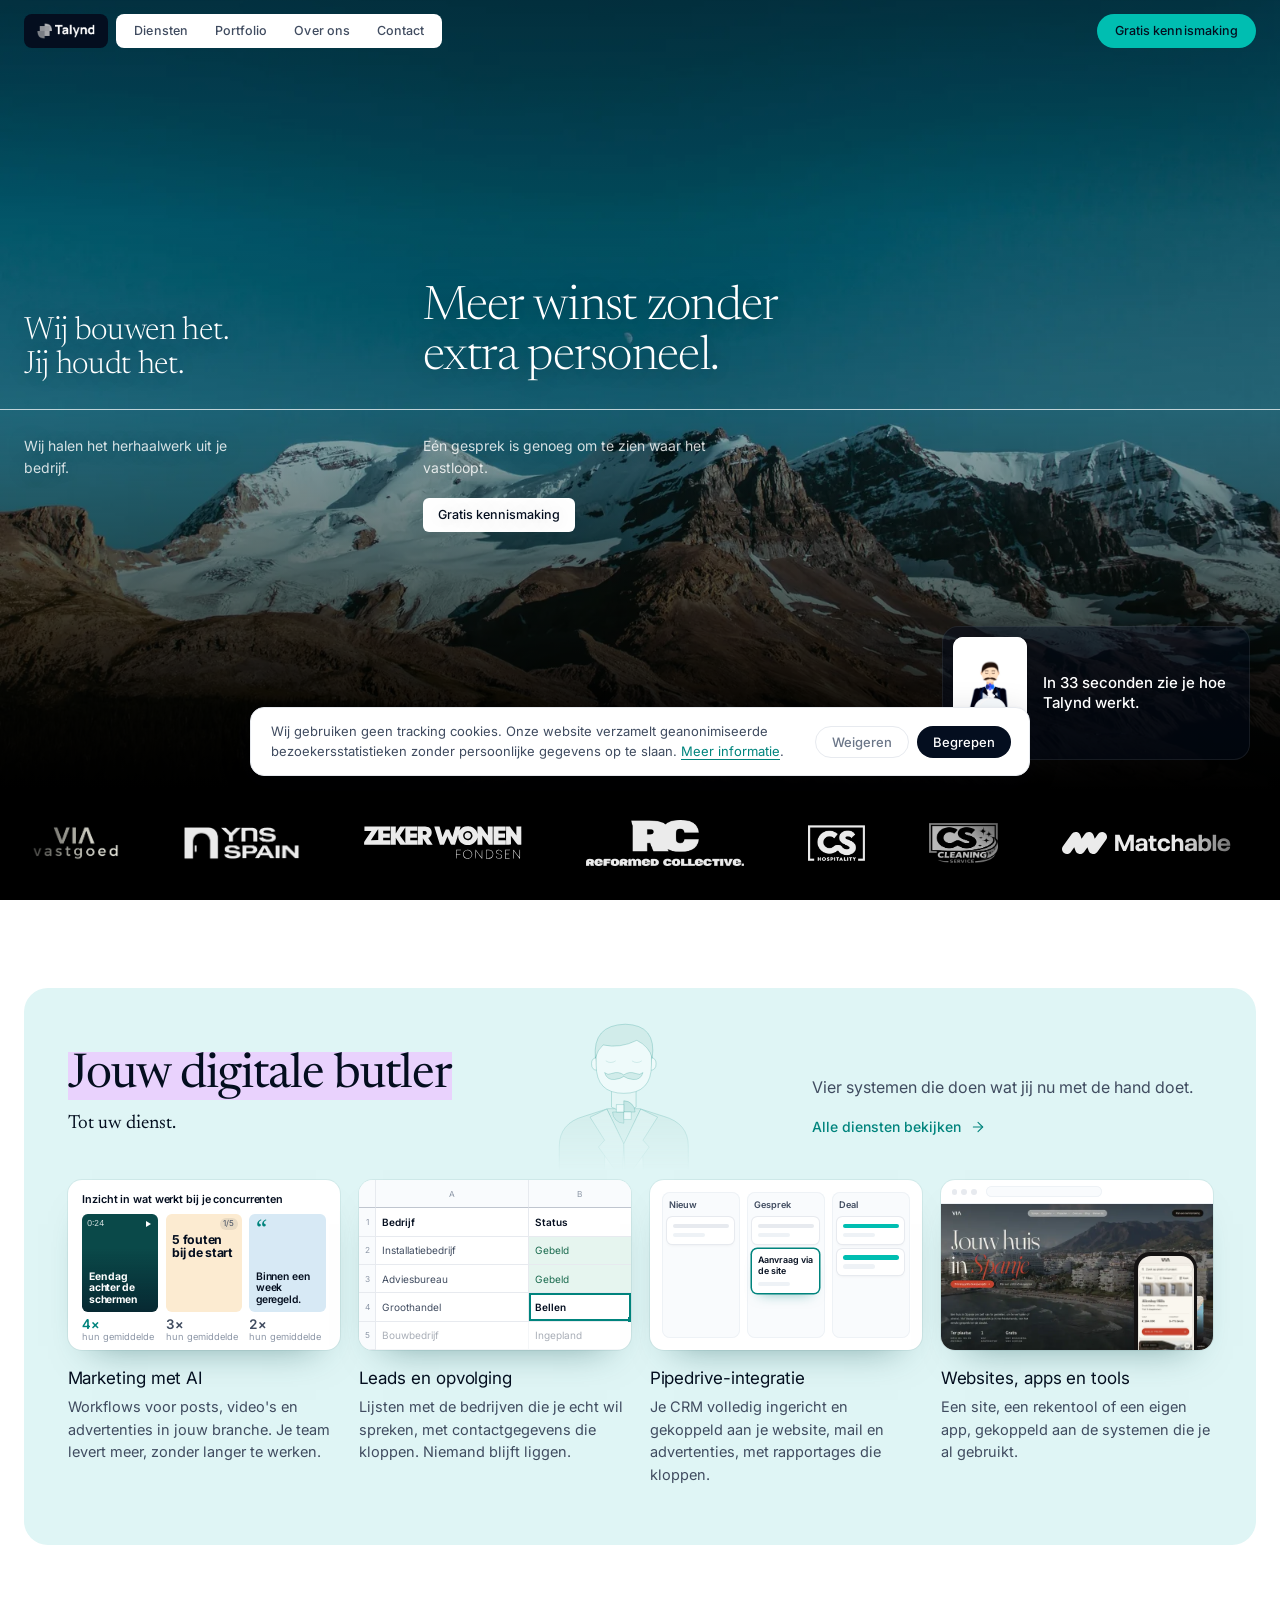
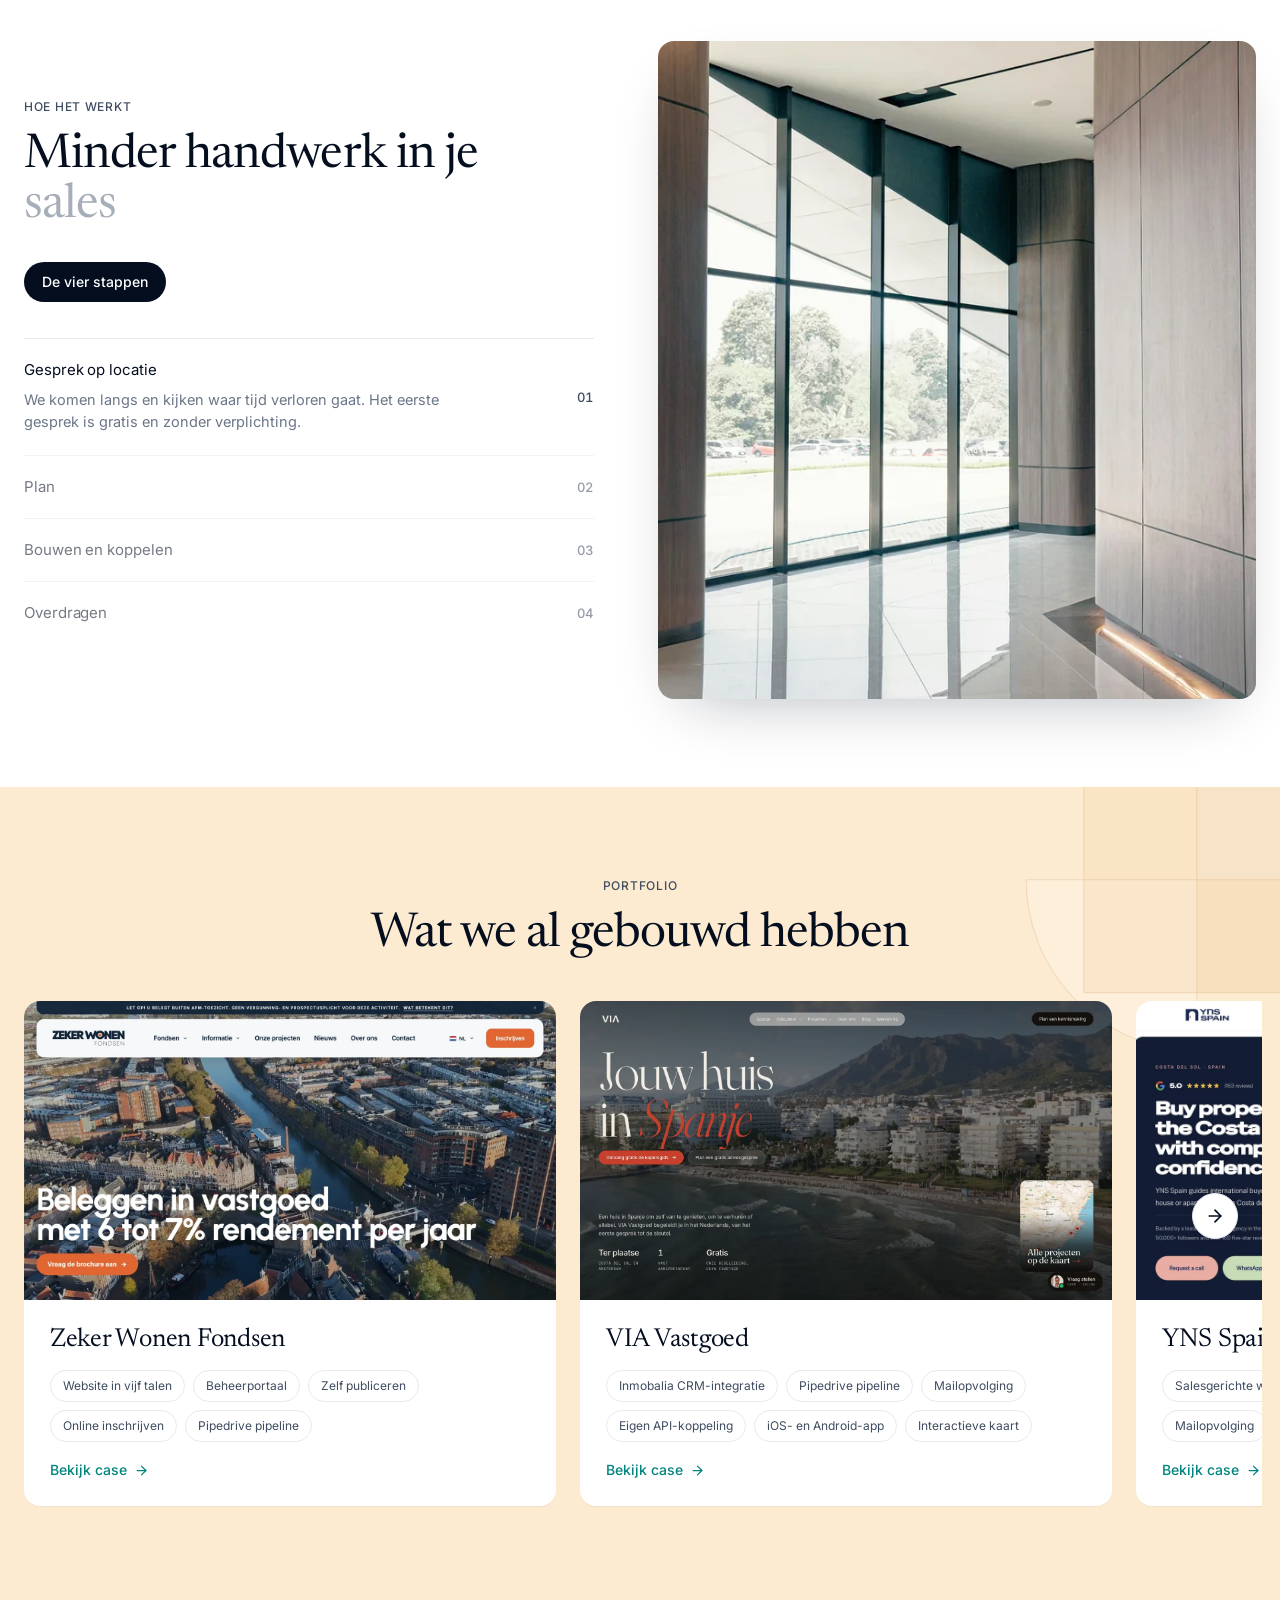
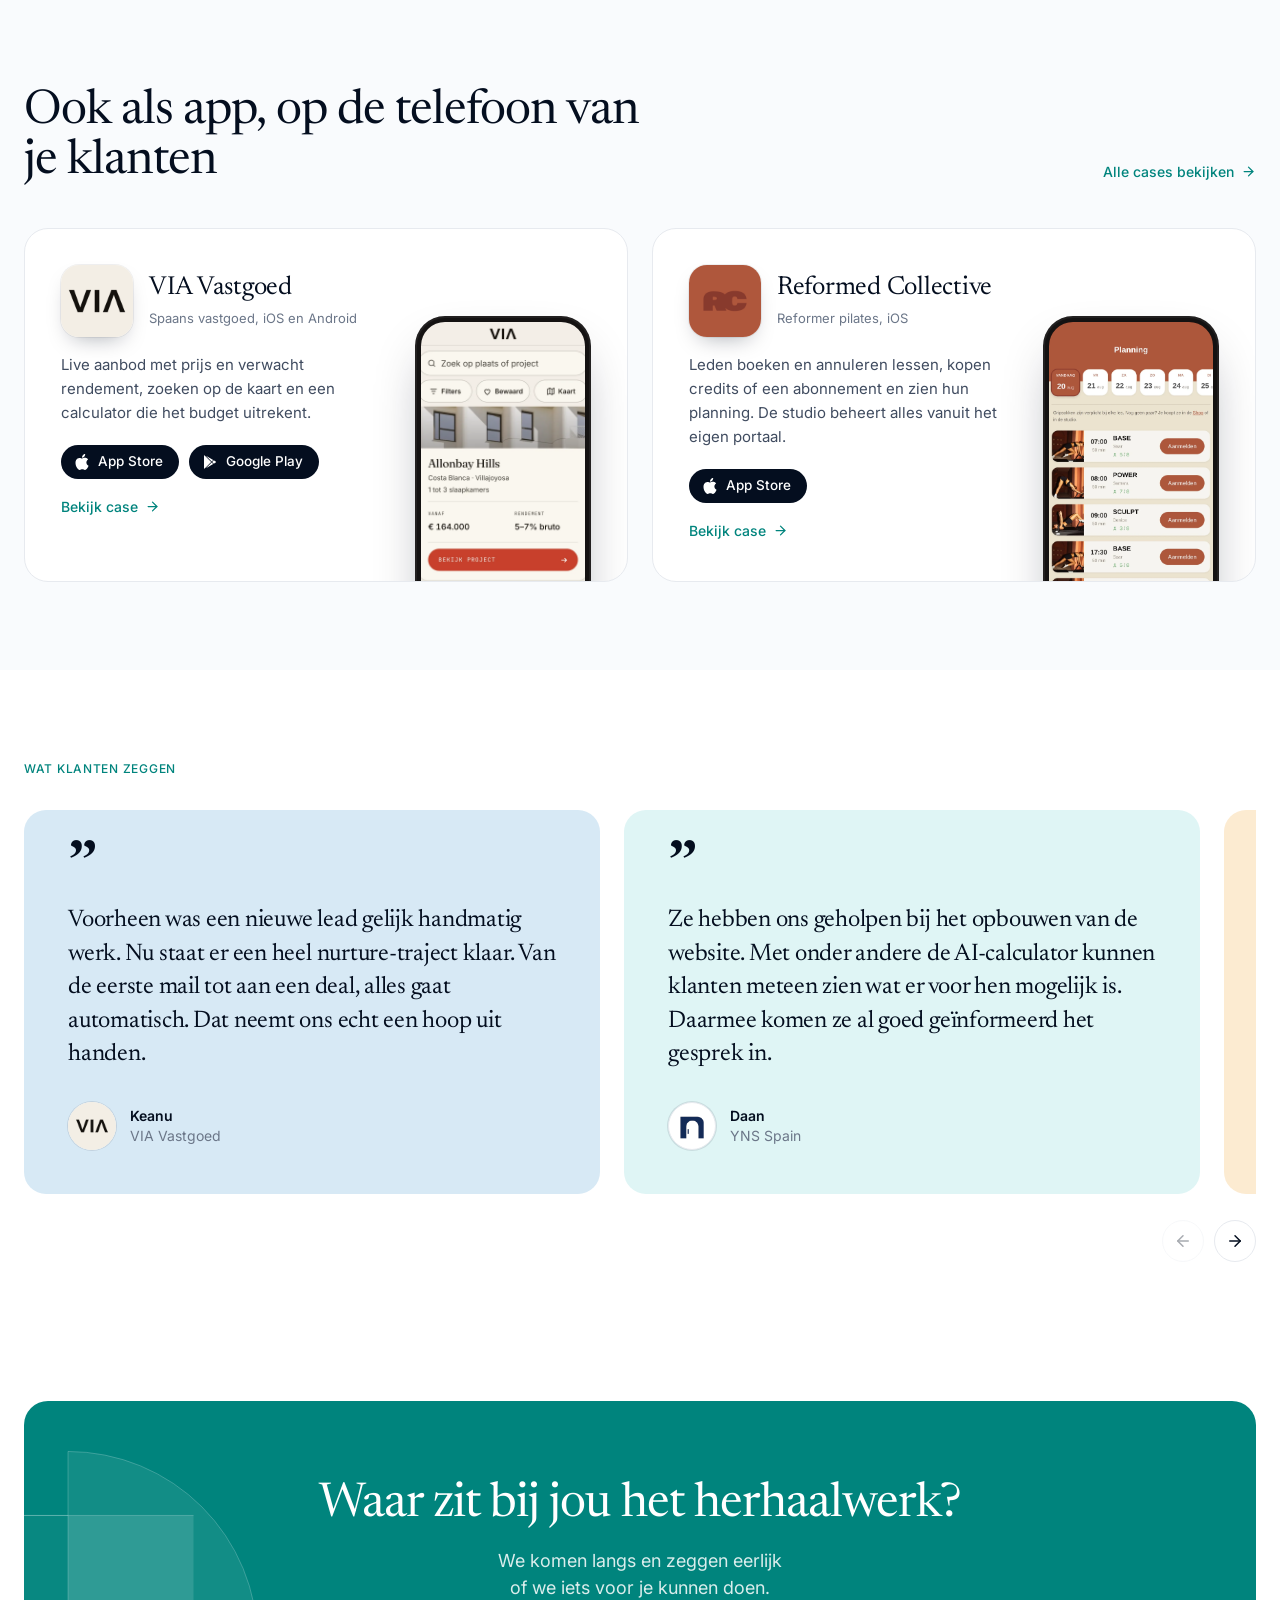
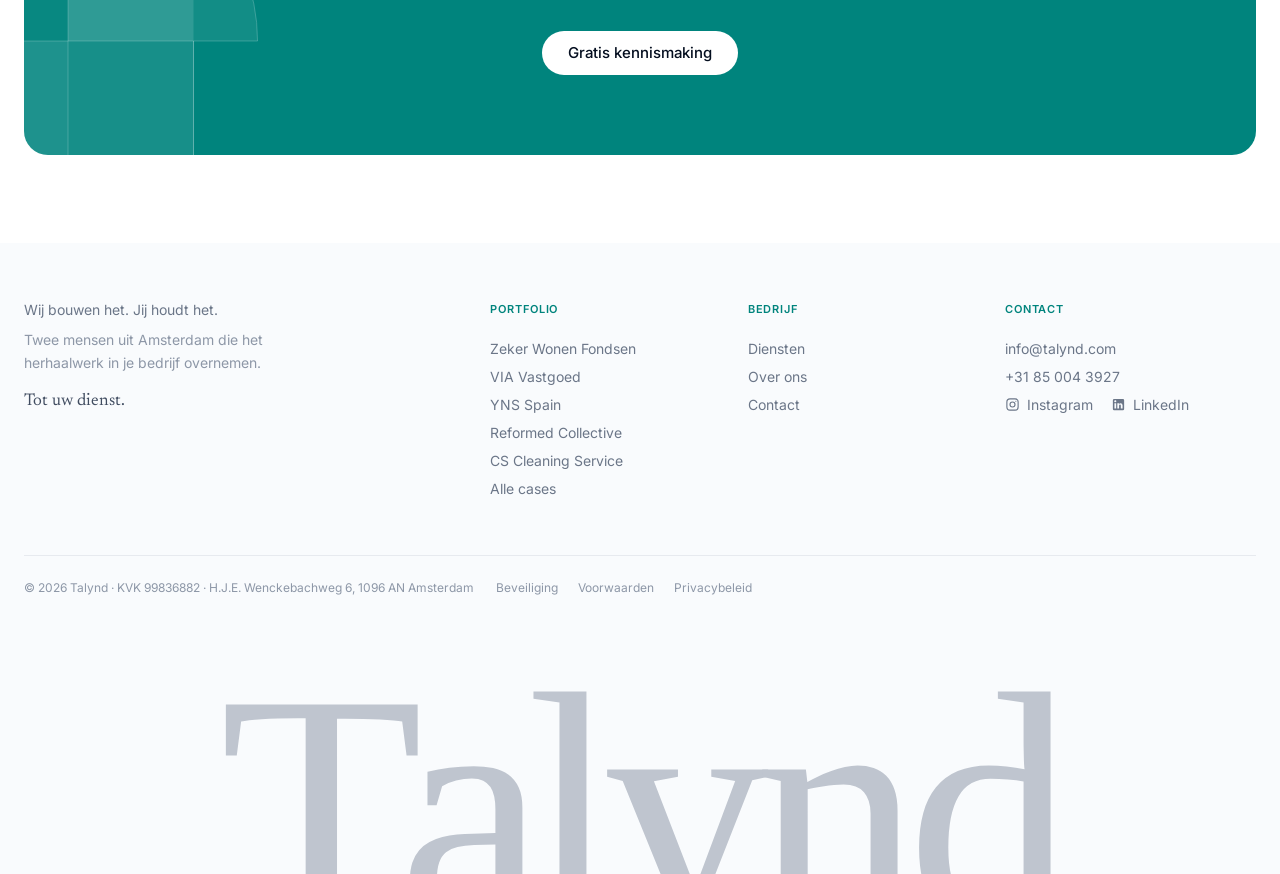
==== commit 5d73df89: "feat: Wat wij bouwen, vijf kaarten met echte iPhone en Mac in plaats van getekend Content op data: M" ====
--- a/index.html
+++ b/index.html
@@ -28,7 +28,7 @@
   <link rel="preconnect" href="https://fonts.gstatic.com" crossorigin>
   <link rel="preload" href="https://fonts.googleapis.com/css2?family=Inter:wght@400;500;600;700&family=Newsreader:ital,opsz,wght@0,6..72,300;0,6..72,400;0,6..72,500;1,6..72,300;1,6..72,400&display=swap" as="style" onload="this.onload=null;this.rel='stylesheet'">
   <noscript><link rel="stylesheet" href="https://fonts.googleapis.com/css2?family=Inter:wght@400;500;600;700&family=Newsreader:ital,opsz,wght@0,6..72,300;0,6..72,400;0,6..72,500;1,6..72,300;1,6..72,400&display=swap"></noscript>
-  <link rel="stylesheet" href="css/styles.css?v=a24986de">
+  <link rel="stylesheet" href="css/styles.css?v=41f3406e">
   <style>
     /* ---- WAT WIJ BOUWEN (cambio-style split: intro + feature grid) ---- */
     .build__intro h2 { font-weight: 400; color: var(--black); margin-bottom: 18px; }
@@ -355,7 +355,7 @@
             </div>
           </div>
           <div class="build__grid">
-            <a class="build-item fade-in-up" href="diensten#wat-wij-bouwen">
+            <a class="build-item fade-in-up" href="diensten#marketing">
               <div class="ms ms--radar" aria-hidden="true"><div class="ms__in">
                 <div class="ms__kopregel">Inzicht in wat werkt bij je concurrenten</div>
                 <div class="ms__feed">
@@ -390,7 +390,7 @@
               <div class="build-item__kop"><h3>Pipedrive-integratie</h3><span class="build-item__pijl" aria-hidden="true"><svg viewBox="0 0 24 24" fill="none" stroke="currentColor" stroke-width="2" stroke-linecap="round" stroke-linejoin="round"><line x1="7" y1="17" x2="17" y2="7"/><polyline points="7 7 17 7 17 17"/></svg></span></div>
               <p>Je CRM volledig ingericht en gekoppeld aan je website, mail en advertenties, met rapportages die kloppen.</p>
             </a>
-            <a class="build-item fade-in-up" href="diensten#tools" data-delay="1">
+            <a class="build-item fade-in-up" href="diensten#websites" data-delay="1">
               <div class="ms ms--site" aria-hidden="true"><div class="ms__in">
                 <div class="ms__browser"><span class="ms__dots"><i></i><i></i><i></i></span><span class="ms__adres"></span></div>
                 <img class="ms__shot" src="assets/ms-site-via-2111.webp" alt="" loading="lazy" width="720" height="405" />
--- a/css/styles.css
+++ b/css/styles.css
@@ -736,7 +736,7 @@
 .ms__cijfer { display: flex; flex-direction: column; font-size: 0.88em; line-height: 1.2; color: var(--gray-4); white-space: nowrap; }
 .ms__cijfer b { font-size: 1.42em; font-weight: 600; line-height: 1.1; letter-spacing: -0.02em; color: var(--gray-6); font-variant-numeric: tabular-nums; }
 .ms__cijfer--top b { color: var(--dark-teal); }
-@container (max-width: 258px) { .ms__feed { grid-template-columns: repeat(2, 1fr); } .ms__post:nth-child(3) { display: none; } }
+@container (max-width: 258px) { .ms__beeld--car { padding-top: 1.6em; } .ms__feed { grid-template-columns: repeat(2, 1fr); } .ms__post:nth-child(3) { display: none; } }
 
 /* Leads: de lijst zoals de klant hem echt krijgt, een werkblad. Gedaan is groen, de cel die nu aan de beurt is staat geselecteerd */
 .ms__sheet { position: absolute; inset: 0; display: grid; grid-template-columns: 1.7em 1.55fr 1fr 0.95fr; grid-auto-rows: 1fr; font-size: 0.95em; font-size: clamp(10px, 3.7cqw, 14.5px); }
@@ -841,3 +841,89 @@
   .wm--tealkaart { width: 96px; right: 14px; bottom: -18px; }
   .wm--legal { right: 8px; }
 }
+
+/* ---------- Diensten, Wat wij bouwen (21-11): acht kaarten, echt beeld in plaats van stock ---------- */
+.dsol-card { scroll-margin-top: 104px; }
+.dsol-card .dsol-card__img--g { background: linear-gradient(150deg, #eee3ff, #dacdf5); border: none; }
+.dsol-card .dsol-card__img--h { background: linear-gradient(150deg, #d3e8e3, #b7d8cf); border: none; }
+.dsol-vis { position: absolute; inset: 0; z-index: 1; display: grid; place-items: center; padding: 9%; text-align: left; }
+.dsol-vis--scherm .ms { width: 100%; }
+/* Echte iPhone (Dynamic Island, statusbalk, titanium rand), alles in cqw zodat hij meeschaalt */
+.dsol-vis--ip { padding: 0; }
+.ip { container-type: inline-size; position: absolute; left: 50%; bottom: -17%; width: 60%; aspect-ratio: 71.5 / 147; translate: -50% 0; }
+.ip__rand { position: absolute; inset: 0; padding: 1.1cqw; border-radius: 17cqw;
+  background: linear-gradient(140deg, #e9eaee 0%, #9a9da3 22%, #d9dbe0 48%, #85888e 76%, #c9cbd0 100%);
+  box-shadow: 0 3cqw 6cqw -2cqw rgba(4,14,31,0.35), 0 18cqw 30cqw -14cqw rgba(4,14,31,0.55); }
+.ip__rand::before, .ip__rand::after { content: ""; position: absolute; width: 0.9cqw; border-radius: 1cqw; background: #8c8f95; }
+.ip__rand::before { left: -0.6cqw; top: 26cqw; height: 13cqw; box-shadow: 0 17cqw 0 #8c8f95; }
+.ip__rand::after { right: -0.6cqw; top: 34cqw; height: 20cqw; }
+.ip__scherm { position: relative; height: 100%; overflow: hidden; border-radius: 15.6cqw; border: 2.6cqw solid #0b0b0c; background: #fff; }
+.ip__eiland { position: absolute; z-index: 6; top: 2.6cqw; left: 50%; width: 30cqw; height: 8.8cqw; translate: -50% 0; border-radius: 99px; background: #000; }
+.ip__status { position: absolute; z-index: 5; top: 3.4cqw; left: 8.5cqw; right: 7.5cqw; display: flex; align-items: center; justify-content: space-between; font: 600 4.9cqw/1 -apple-system, "SF Pro Text", system-ui, sans-serif; letter-spacing: -0.01em; }
+.ip__status--licht { color: #fff; }
+.ip__status--donker { color: #000; }
+.ip__iconen { display: flex; align-items: center; gap: 1.4cqw; }
+.ip__iconen svg { height: 3.2cqw; width: auto; fill: currentColor; }
+.ip__batterij { position: relative; width: 7cqw; height: 3.5cqw; border-radius: 1.1cqw; border: 0.35cqw solid currentColor; opacity: 0.95; }
+.ip__batterij i { position: absolute; inset: 0.45cqw; right: 1.2cqw; border-radius: 0.5cqw; background: currentColor; }
+.ip__batterij::after { content: ""; position: absolute; right: -1.2cqw; top: 1cqw; width: 0.7cqw; height: 1.2cqw; border-radius: 0 0.5cqw 0.5cqw 0; background: currentColor; opacity: 0.6; }
+/* Vergrendelscherm */
+.ip__lock { position: absolute; inset: 0; display: flex; flex-direction: column; align-items: center; padding: 15cqw 3.4cqw 0; background: url(../assets/wb-lock-bergen.webp) center 30% / cover; text-align: left; }
+.ip__lock::before { content: ""; position: absolute; inset: 0; background: linear-gradient(180deg, rgba(10,30,50,0.25), rgba(10,30,50,0.05) 40%, rgba(0,0,0,0.25)); }
+.ip__lock > * { position: relative; }
+.ip__datum { font: 600 4.6cqw/1.2 -apple-system, system-ui, sans-serif; color: rgba(255,255,255,0.88); }
+.ip__klok { margin: 0.5cqw 0 7cqw; font: 600 23cqw/1 -apple-system, "SF Pro Display", system-ui, sans-serif; letter-spacing: -0.02em; color: rgba(255,255,255,0.92); }
+.ip__melding { width: 100%; display: flex; gap: 3cqw; margin-bottom: 2cqw; padding: 3.4cqw 3.6cqw; border-radius: 6.4cqw; background: rgba(246,246,248,0.82); -webkit-backdrop-filter: blur(14px) saturate(170%); backdrop-filter: blur(14px) saturate(170%); }
+.ip__app { flex: none; width: 9.6cqw; height: 9.6cqw; border-radius: 2.4cqw; display: grid; place-items: center; }
+.ip__app svg { width: 7cqw; height: 7cqw; }
+.ip__app--wa { background: linear-gradient(180deg, #5df57c, #23b744); }
+.ip__app--mail { background: linear-gradient(180deg, #3ab0ff, #1a6ff0); }
+.ip__mtekst { min-width: 0; display: flex; flex-direction: column; font: 400 3.9cqw/1.28 -apple-system, system-ui, sans-serif; color: #1c1c1e; }
+.ip__mkop { display: flex; justify-content: space-between; gap: 2cqw; }
+.ip__mkop b, .ip__mtekst strong { font-weight: 600; }
+.ip__mkop i { font-style: normal; color: rgba(60,60,67,0.6); }
+/* Gesponsorde post */
+.ip__ig { position: absolute; inset: 0; padding-top: 13cqw; background: #fff; text-align: left; font-family: -apple-system, system-ui, sans-serif; }
+.ip__igkop { display: flex; align-items: center; gap: 2.6cqw; padding: 2.4cqw 3.4cqw; }
+.ip__igkop img { width: 8.4cqw; height: 8.4cqw; border-radius: 50%; box-shadow: 0 0 0 0.3cqw #e5e5ea; }
+.ip__igkop span { flex: 1; display: flex; flex-direction: column; font-size: 3.4cqw; line-height: 1.25; color: #3c3c43; }
+.ip__igkop b { font-weight: 600; color: #000; }
+.ip__igkop i { font-style: normal; font-weight: 700; color: #000; font-size: 4cqw; }
+.ip__igbeeld { display: block; width: 100%; height: auto; }
+.ip__igcta { display: flex; align-items: center; justify-content: space-between; padding: 2.8cqw 3.4cqw; font-size: 3.6cqw; font-weight: 600; color: #fff; background: #3a7bd5; }
+.ip__igcta svg { width: 4cqw; height: 4cqw; }
+.ip__igacties { display: flex; gap: 3.6cqw; padding: 2.8cqw 3.4cqw; }
+.ip__igacties svg { width: 6cqw; height: 6cqw; fill: none; stroke: #000; stroke-width: 1.8; stroke-linejoin: round; stroke-linecap: round; }
+/* Site in de telefoon */
+.ip__site { position: absolute; inset: 0; padding-top: 11cqw; background: #f3eee5; }
+.ip__site img { display: block; width: 100%; height: auto; }
+/* Mac-venster met echte posts en een melding erover */
+.dsol-vis--mac { padding: 0 7%; }
+.mac { width: 100%; border-radius: 10px; overflow: hidden; background: #fff; box-shadow: 0 0 0 1px rgba(4,14,31,0.08), 0 24px 44px -24px rgba(4,14,31,0.5); }
+.mac__balk { position: relative; display: flex; align-items: center; justify-content: center; height: 26px; background: #f2f2f4; border-bottom: 1px solid #e3e3e8; }
+.mac__lichten { position: absolute; left: 10px; display: flex; gap: 6px; }
+.mac__lichten i { width: 8px; height: 8px; border-radius: 50%; background: #ff5f57; box-shadow: inset 0 0 0 0.5px rgba(0,0,0,0.15); }
+.mac__lichten i:nth-child(2) { background: #febc2e; }
+.mac__lichten i:nth-child(3) { background: #28c840; }
+.mac__titel { font: 600 10.5px/1 -apple-system, system-ui, sans-serif; color: #4a4a4f; }
+.mac__inhoud { display: grid; grid-template-columns: repeat(3, 1fr); gap: 8px; padding: 12px; }
+.mac__inhoud figure { margin: 0; }
+.mac__inhoud img { display: block; width: 100%; height: auto; border-radius: 4px; }
+.mac__inhoud figcaption { margin-top: 6px; font: 400 9.5px/1.2 -apple-system, system-ui, sans-serif; color: #8a8a8f; white-space: nowrap; }
+.mac__inhoud figcaption b { display: block; font-size: 15px; font-weight: 600; color: var(--gray-6); }
+.mac__inhoud figure:first-child figcaption b { color: var(--dark-teal); }
+.mac__melding { position: absolute; top: 9%; right: 4%; width: 66%; display: flex; gap: 9px; align-items: center; padding: 9px 11px; border-radius: 14px; background: rgba(250,250,252,0.86); -webkit-backdrop-filter: blur(14px) saturate(170%); backdrop-filter: blur(14px) saturate(170%); box-shadow: 0 10px 26px -10px rgba(4,14,31,0.4); text-align: left; }
+.mac__melding img { flex: none; width: 26px; height: 26px; border-radius: 6px; }
+.mac__melding span { display: flex; flex-direction: column; font: 400 10.5px/1.3 -apple-system, system-ui, sans-serif; color: #3c3c43; }
+.mac__melding b { font-weight: 600; color: #000; }
+/* Voor en na van een eigen post */
+.vn { position: relative; width: 100%; height: 100%; }
+.vn figure { position: absolute; margin: 0; }
+.vn img { display: block; width: 100%; height: auto; border-radius: 6px; }
+.vn figcaption { margin-top: 8px; font: 500 12px/1 var(--font-body); color: rgba(20,40,40,0.7); }
+.vn__voor { left: 5%; top: 21%; width: 46%; }
+.vn__voor img { filter: saturate(0.7); box-shadow: 0 10px 22px -14px rgba(4,14,31,0.45); }
+.vn__na { right: 5%; top: 8%; width: 62%; z-index: 1; }
+.vn__na img { box-shadow: 0 26px 44px -22px rgba(4,14,31,0.6); }
+.vn__na figcaption { text-align: right; }
+@media (max-width: 1240px) and (min-width: 1001px) { .dsol-vis { padding: 7%; } }
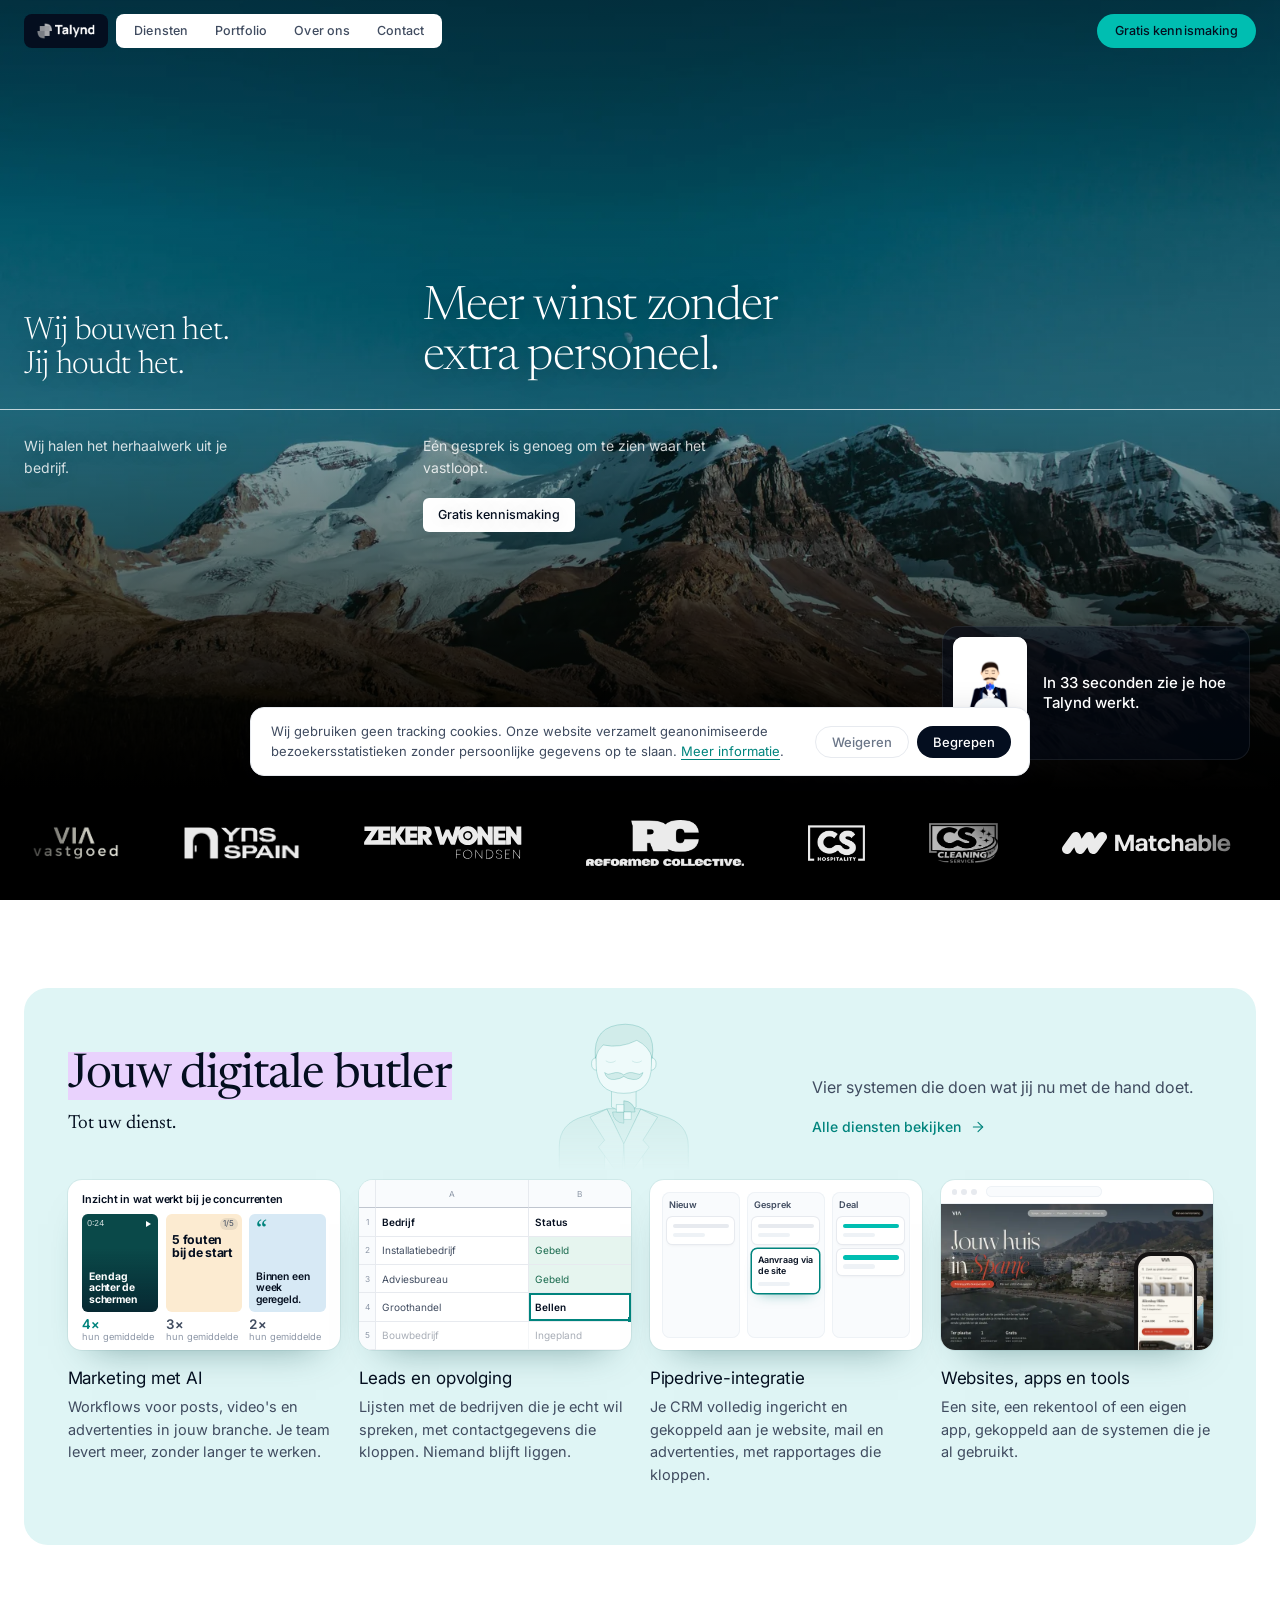
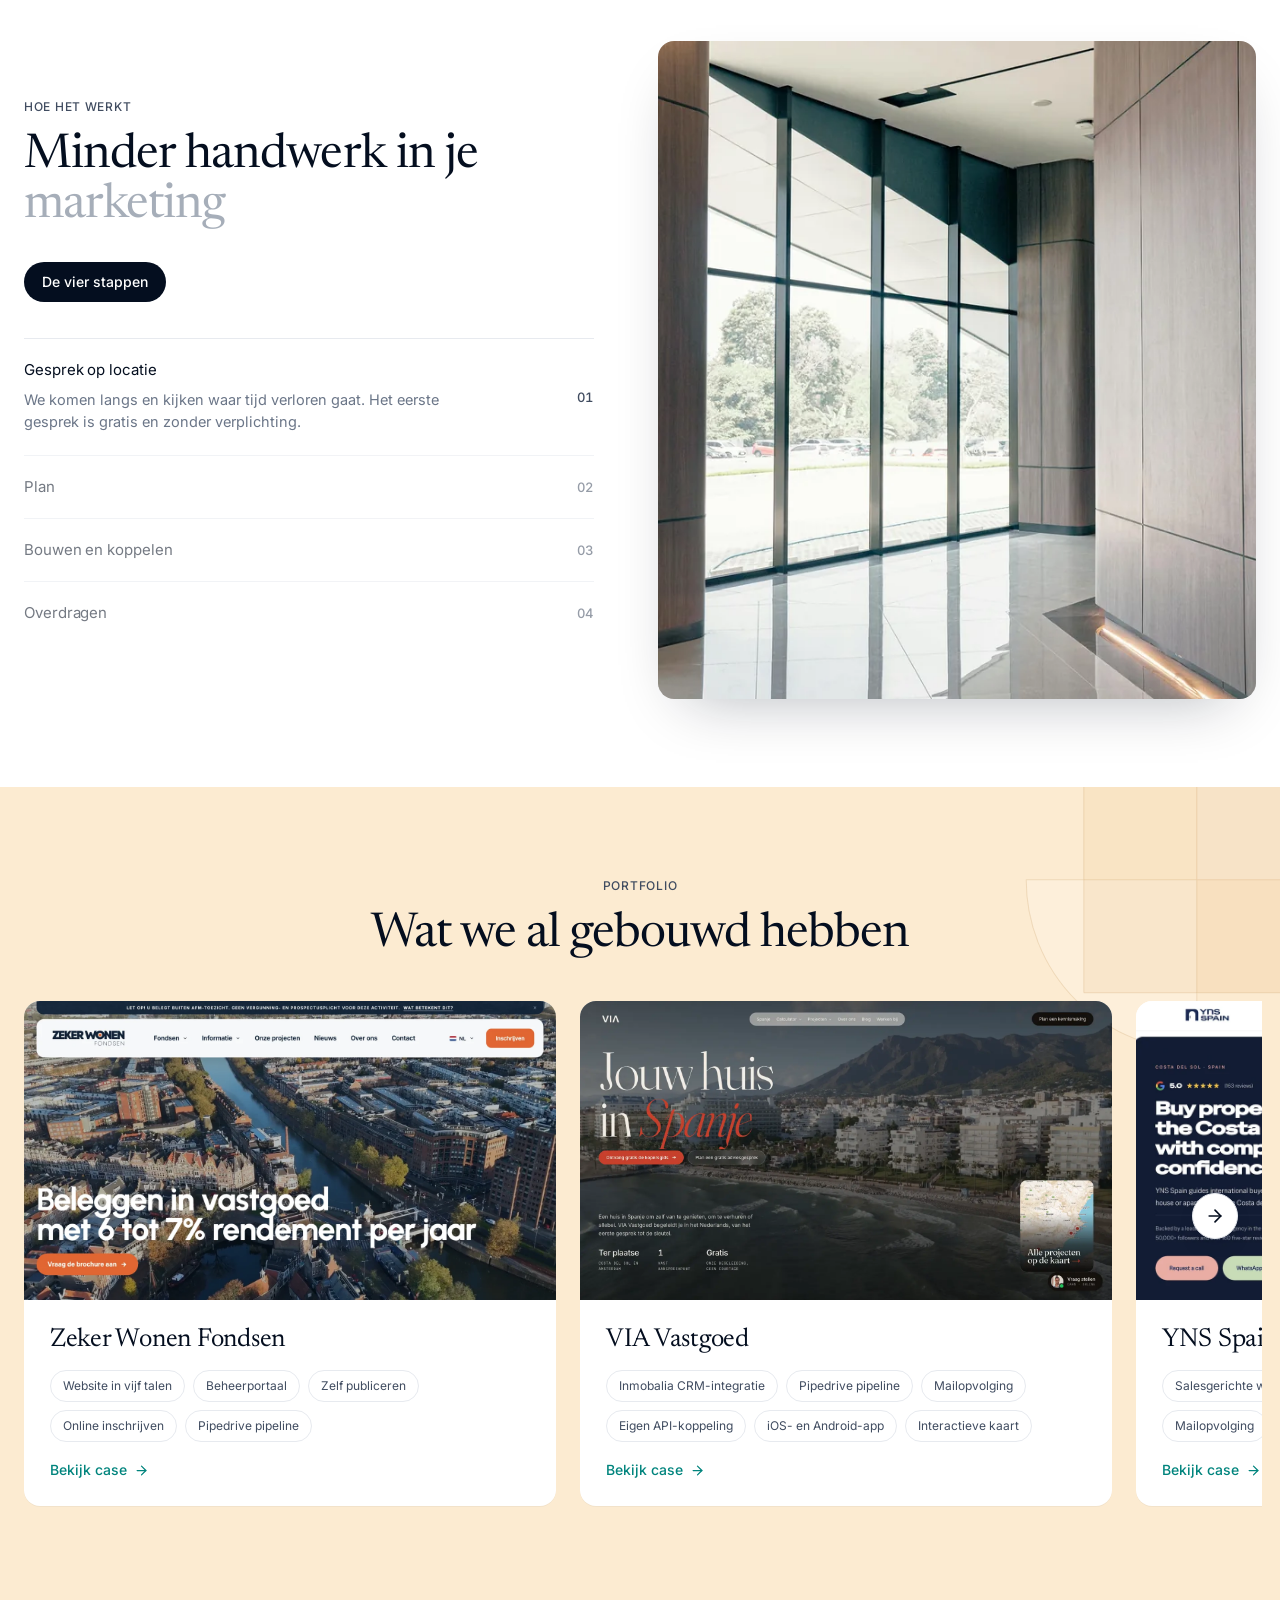
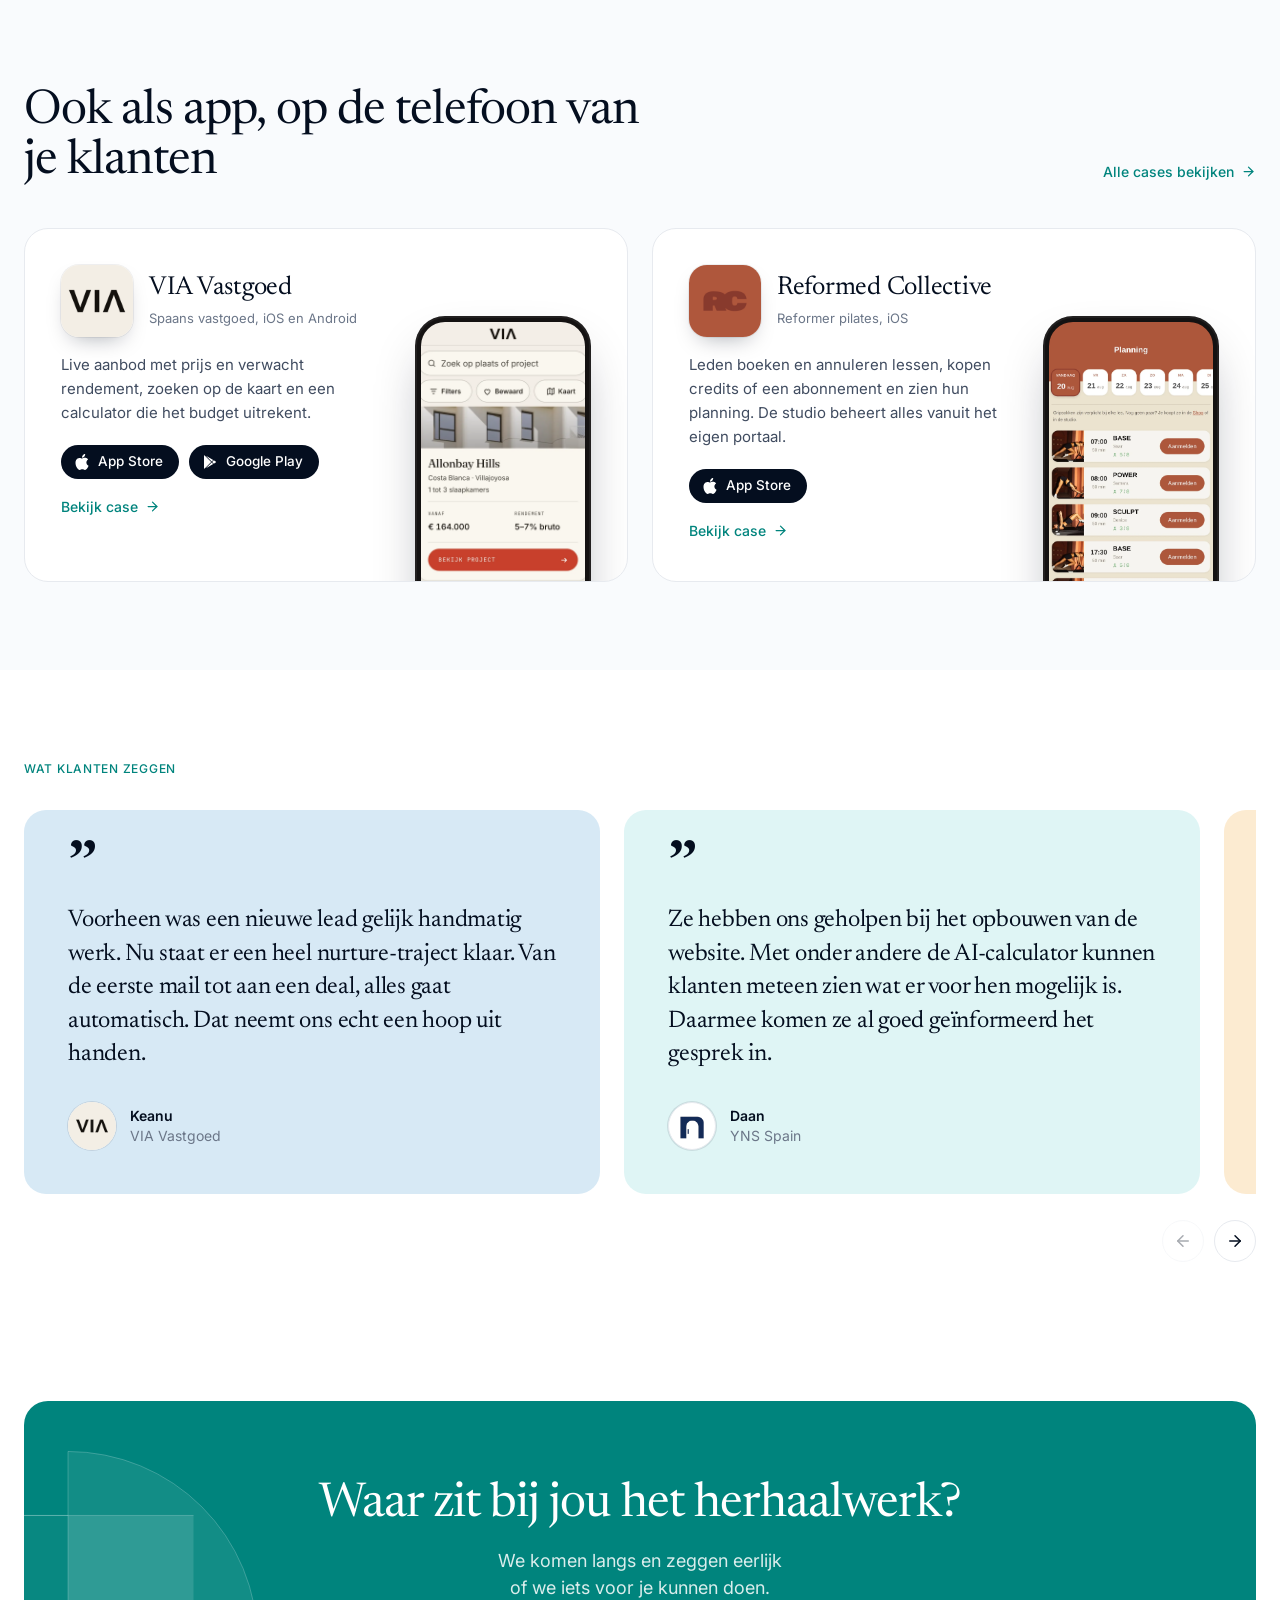
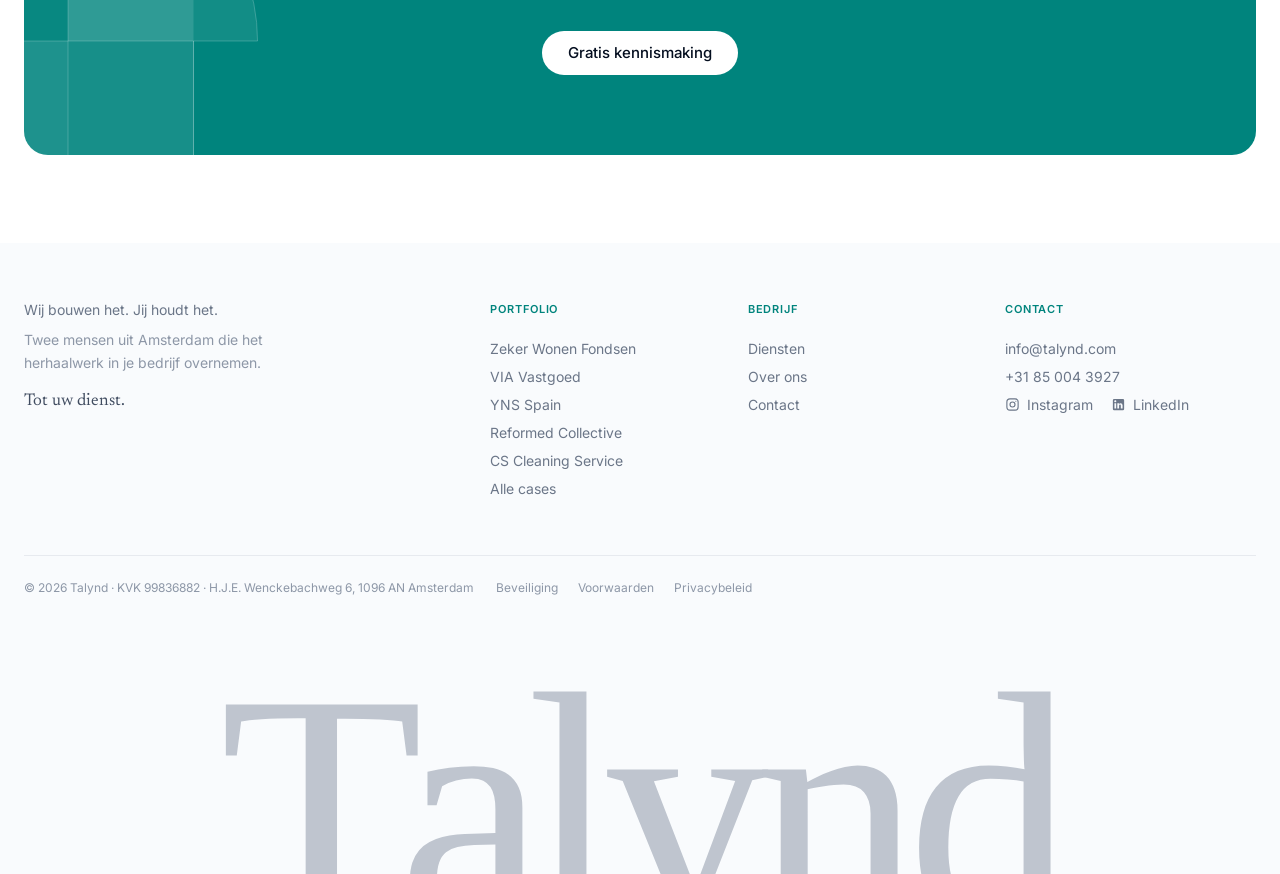
==== commit c24d4334: "fix: kaartvolgorde voor schermlezers en AI-versie, scrollsprong alleen bij eerste bezoek, dubbele CS" ====
--- a/index.html
+++ b/index.html
@@ -28,7 +28,7 @@
   <link rel="preconnect" href="https://fonts.gstatic.com" crossorigin>
   <link rel="preload" href="https://fonts.googleapis.com/css2?family=Inter:wght@400;500;600;700&family=Newsreader:ital,opsz,wght@0,6..72,300;0,6..72,400;0,6..72,500;1,6..72,300;1,6..72,400&display=swap" as="style" onload="this.onload=null;this.rel='stylesheet'">
   <noscript><link rel="stylesheet" href="https://fonts.googleapis.com/css2?family=Inter:wght@400;500;600;700&family=Newsreader:ital,opsz,wght@0,6..72,300;0,6..72,400;0,6..72,500;1,6..72,300;1,6..72,400&display=swap"></noscript>
-  <link rel="stylesheet" href="css/styles.css?v=41f3406e">
+  <link rel="stylesheet" href="css/styles.css?v=b301a7af">
   <style>
     /* ---- WAT WIJ BOUWEN (cambio-style split: intro + feature grid) ---- */
     .build__intro h2 { font-weight: 400; color: var(--black); margin-bottom: 18px; }
--- a/css/styles.css
+++ b/css/styles.css
@@ -843,7 +843,6 @@
 }
 
 /* ---------- Diensten, Wat wij bouwen (21-11): acht kaarten, echt beeld in plaats van stock ---------- */
-.dsol-card { scroll-margin-top: 104px; }
 .dsol-card .dsol-card__img--g { background: linear-gradient(150deg, #eee3ff, #dacdf5); border: none; }
 .dsol-card .dsol-card__img--h { background: linear-gradient(150deg, #d3e8e3, #b7d8cf); border: none; }
 .dsol-vis { position: absolute; inset: 0; z-index: 1; display: grid; place-items: center; padding: 9%; text-align: left; }
@@ -906,24 +905,59 @@
 .mac__lichten i:nth-child(2) { background: #febc2e; }
 .mac__lichten i:nth-child(3) { background: #28c840; }
 .mac__titel { font: 600 10.5px/1 -apple-system, system-ui, sans-serif; color: #4a4a4f; }
-.mac__inhoud { display: grid; grid-template-columns: repeat(3, 1fr); gap: 8px; padding: 12px; }
-.mac__inhoud figure { margin: 0; }
-.mac__inhoud img { display: block; width: 100%; height: auto; border-radius: 4px; }
-.mac__inhoud figcaption { margin-top: 6px; font: 400 9.5px/1.2 -apple-system, system-ui, sans-serif; color: #8a8a8f; white-space: nowrap; }
-.mac__inhoud figcaption b { display: block; font-size: 15px; font-weight: 600; color: var(--gray-6); }
-.mac__inhoud figure:first-child figcaption b { color: var(--dark-teal); }
-.mac__melding { position: absolute; top: 9%; right: 4%; width: 66%; display: flex; gap: 9px; align-items: center; padding: 9px 11px; border-radius: 14px; background: rgba(250,250,252,0.86); -webkit-backdrop-filter: blur(14px) saturate(170%); backdrop-filter: blur(14px) saturate(170%); box-shadow: 0 10px 26px -10px rgba(4,14,31,0.4); text-align: left; }
-.mac__melding img { flex: none; width: 26px; height: 26px; border-radius: 6px; }
-.mac__melding span { display: flex; flex-direction: column; font: 400 10.5px/1.3 -apple-system, system-ui, sans-serif; color: #3c3c43; }
-.mac__melding b { font-weight: 600; color: #000; }
-/* Voor en na van een eigen post */
-.vn { position: relative; width: 100%; height: 100%; }
-.vn figure { position: absolute; margin: 0; }
-.vn img { display: block; width: 100%; height: auto; border-radius: 6px; }
-.vn figcaption { margin-top: 8px; font: 500 12px/1 var(--font-body); color: rgba(20,40,40,0.7); }
-.vn__voor { left: 5%; top: 21%; width: 46%; }
-.vn__voor img { filter: saturate(0.7); box-shadow: 0 10px 22px -14px rgba(4,14,31,0.45); }
-.vn__na { right: 5%; top: 8%; width: 62%; z-index: 1; }
-.vn__na img { box-shadow: 0 26px 44px -22px rgba(4,14,31,0.6); }
-.vn__na figcaption { text-align: right; }
+/* Content op data: outlier-overzicht van concurrenten, bovenste post geopend */
+.od { container-type: inline-size; }
+.od__inhoud { padding: 2.4cqw 4cqw 3.6cqw; font-family: -apple-system, system-ui, sans-serif; text-align: left; }
+.od__kop, .od__rij { display: grid; gap: 2.6cqw; align-items: center; }
+.od__rij { grid-template-columns: 7.4cqw minmax(0, 1fr) 9.5cqw 28cqw 4.4cqw; }
+.od__kop { grid-template-columns: minmax(0, 1fr) 9.5cqw 28cqw 4.4cqw; }
+.od__kop { padding: 1.4cqw 0 1.4cqw 9.9cqw; font-size: 2.9cqw; font-weight: 500; color: #8a8a8f; border-bottom: 1px solid #ececf0; }
+.od__kop span:nth-child(3) { grid-column: 3 / 5; }
+.od__rij { padding: 1.8cqw 1.6cqw; margin: 0 -1.6cqw; border-radius: 2cqw; border-bottom: 1px solid #f1f1f4; }
+.od__rij.is-open { background: #eef6f5; border-bottom-color: transparent; }
+.od__wie { display: flex; flex-direction: column; align-items: flex-start; gap: 0.2cqw; min-width: 0; font-size: 2.9cqw; line-height: 1.2; color: #8a8a8f; white-space: nowrap; }
+.od__rij > .od__thumb { display: grid; }
+.od__wie b { font-size: 3.2cqw; font-weight: 600; color: #1c1c1e; }
+.od__thumb { width: 7.4cqw; aspect-ratio: 4 / 5; border-radius: 1cqw; place-items: center; position: relative; overflow: hidden; }
+.od__thumb svg { width: 3.4cqw; height: 3.4cqw; }
+.od__thumb--1 { background: linear-gradient(160deg, #2c3e50, #6b4f3a); }
+.od__thumb--2 { background: #f1e3cf; box-shadow: inset 0 -2.2cqw 0 #c85d3b; }
+.od__thumb--3 { background: linear-gradient(150deg, #b8cdd9, #5f7f93); }
+.od__thumb--4 { background: #e9ecf2; box-shadow: inset 0 0 0 1.5cqw #fff, inset 0 0 0 1.9cqw #cfd5df; }
+.od__views { font-size: 3.1cqw; font-weight: 500; color: #3c3c43; font-variant-numeric: tabular-nums; }
+.od__score { display: flex; align-items: center; gap: 1.6cqw; }
+.od__score i { flex: 1; height: 1.6cqw; border-radius: 99px; background: linear-gradient(90deg, var(--dark-teal) var(--w), #e6e8ec var(--w)); }
+.od__score b { width: 8.6cqw; font-size: 3.2cqw; font-weight: 600; color: #3c3c43; text-align: right; font-variant-numeric: tabular-nums; }
+.od__rij.is-open .od__score b { color: var(--dark-teal); }
+.od__link { display: grid; place-items: center; color: #a1a1a8; }
+.od__link svg { width: 3.6cqw; height: 3.6cqw; }
+.od__rij.is-open .od__link { color: var(--dark-teal); }
+.od__open { position: absolute; right: 4%; bottom: 6%; width: 68%; display: flex; flex-direction: row; align-items: stretch; overflow: hidden; border-radius: 12px; background: #fff; box-shadow: 0 0 0 1px rgba(4,14,31,0.06), 0 18px 36px -16px rgba(4,14,31,0.55); text-align: left; font-family: -apple-system, system-ui, sans-serif; }
+.od__groot { position: relative; flex: none; width: 36%; aspect-ratio: 4 / 5; display: flex; flex-direction: column; justify-content: flex-end; padding: 7px; background: linear-gradient(160deg, #2c3e50, #6b4f3a); color: #fff; }
+.od__groot svg { position: absolute; top: 6px; right: 6px; width: 11px; height: 11px; }
+.od__groot b { font: 600 9px/1.15 -apple-system, system-ui, sans-serif; }
+.od__les { align-self: center; padding: 8px 10px; font-size: 9.5px; line-height: 1.35; color: #3c3c43; }
+.od__les em { display: block; font-style: normal; font-weight: 600; color: var(--dark-teal); margin-bottom: 2px; }
+.dsol-vis--mac:has(.od) { place-items: start center; padding-top: 9%; }
+/* Posts sneller en mooier: één opdracht, dezelfde post meteen klaar in drie formaten (neutrale huisstijl, geen eigen of klantpost) */
+.pm { container-type: inline-size; }
+.pm__inhoud { padding: 5cqw 5cqw 5.5cqw; }
+.pm__opdracht { display: flex; align-items: center; gap: 3cqw; padding: 2.6cqw 2.6cqw 2.6cqw 4cqw; border-radius: 99px; background: #f2f2f5; box-shadow: inset 0 0 0 1px #e4e4ea; font: 400 3.7cqw/1.3 -apple-system, system-ui, sans-serif; color: #1c1c1e; text-align: left; }
+.pm__opdracht span { flex: 1; min-width: 0; }
+.pm__opdracht i { flex: none; width: 7.4cqw; height: 7.4cqw; border-radius: 50%; display: grid; place-items: center; background: #1c1c1e; }
+.pm__opdracht svg { width: 4.2cqw; height: 4.2cqw; }
+.pm__rij { display: flex; align-items: flex-end; justify-content: center; gap: 3.6cqw; margin-top: 5cqw; }
+.pm__post { margin: 0; display: flex; flex-direction: column; align-items: center; gap: 1.8cqw; }
+.pm__post figcaption { font: 500 3.1cqw/1 -apple-system, system-ui, sans-serif; color: #8a8a8f; }
+.pm__ontwerp { position: relative; overflow: hidden; display: flex; flex-direction: column; justify-content: flex-end; padding: 3cqw; border-radius: 1.6cqw; background: #1f4a3d; color: #f6efe3; text-align: left; box-shadow: 0 2cqw 4cqw -2cqw rgba(4,14,31,0.45); }
+.pm__post--story .pm__ontwerp { width: 20cqw; aspect-ratio: 9 / 16; }
+.pm__post--feed .pm__ontwerp { width: 28cqw; aspect-ratio: 4 / 5; }
+.pm__post--li .pm__ontwerp { width: 33cqw; aspect-ratio: 1 / 1; background: #f3ece1; color: #1f4a3d; }
+.pm__ontwerp b { position: relative; font: 400 4.4cqw/1.02 var(--font-display); letter-spacing: -0.01em; }
+.pm__post--story .pm__ontwerp b { font-size: 3.6cqw; }
+.pm__ontwerp small { position: relative; margin-top: 1cqw; font: 500 2.2cqw/1.2 -apple-system, system-ui, sans-serif; opacity: 0.8; }
+.pm__merk { position: absolute; top: 2.6cqw; left: 3cqw; width: 3.4cqw; height: 3.4cqw; border-radius: 50%; background: currentColor; opacity: 0.9; }
+.pm__vorm { position: absolute; right: -22%; top: -18%; width: 72%; aspect-ratio: 1; border-radius: 50%; background: #e28a5e; }
+.pm__post--li .pm__vorm { right: -14%; top: -22%; width: 62%; }
+.pm__post--story .pm__vorm { top: -6%; width: 96%; right: -34%; }
 @media (max-width: 1240px) and (min-width: 1001px) { .dsol-vis { padding: 7%; } }
